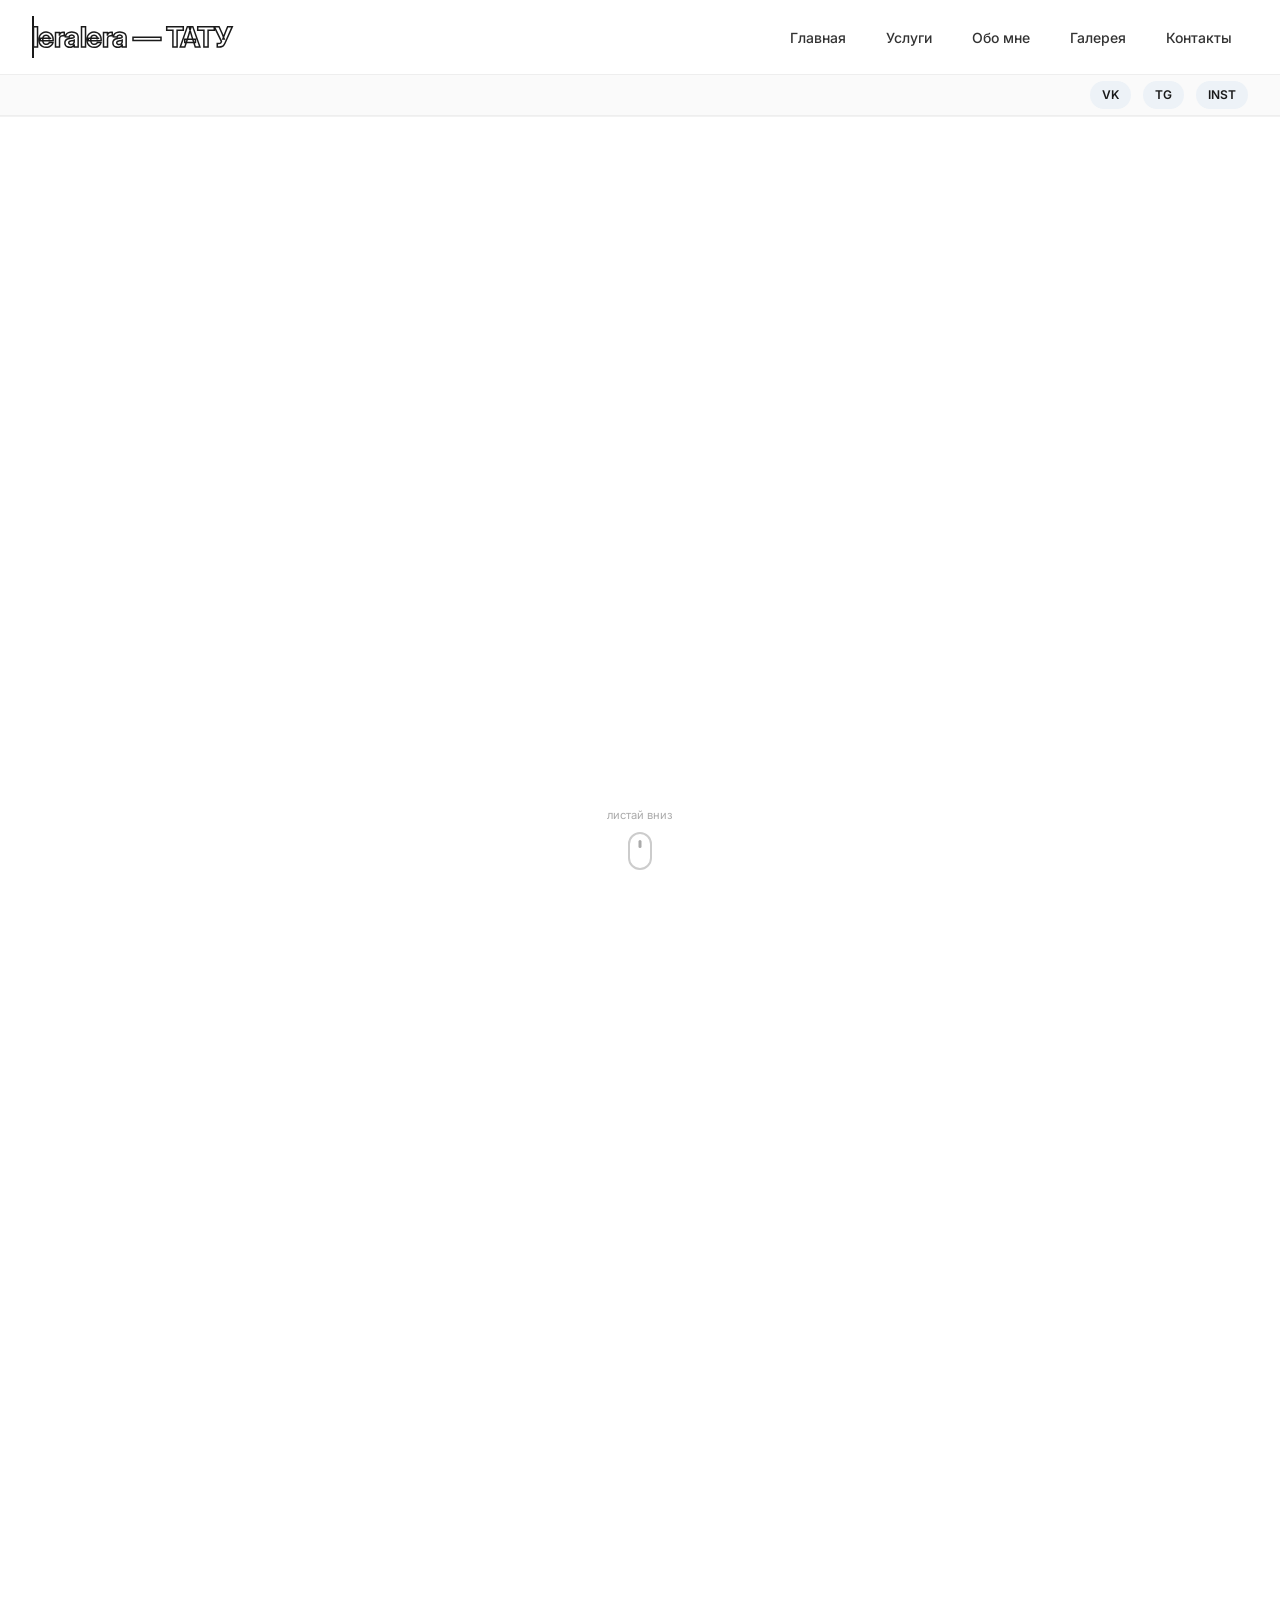
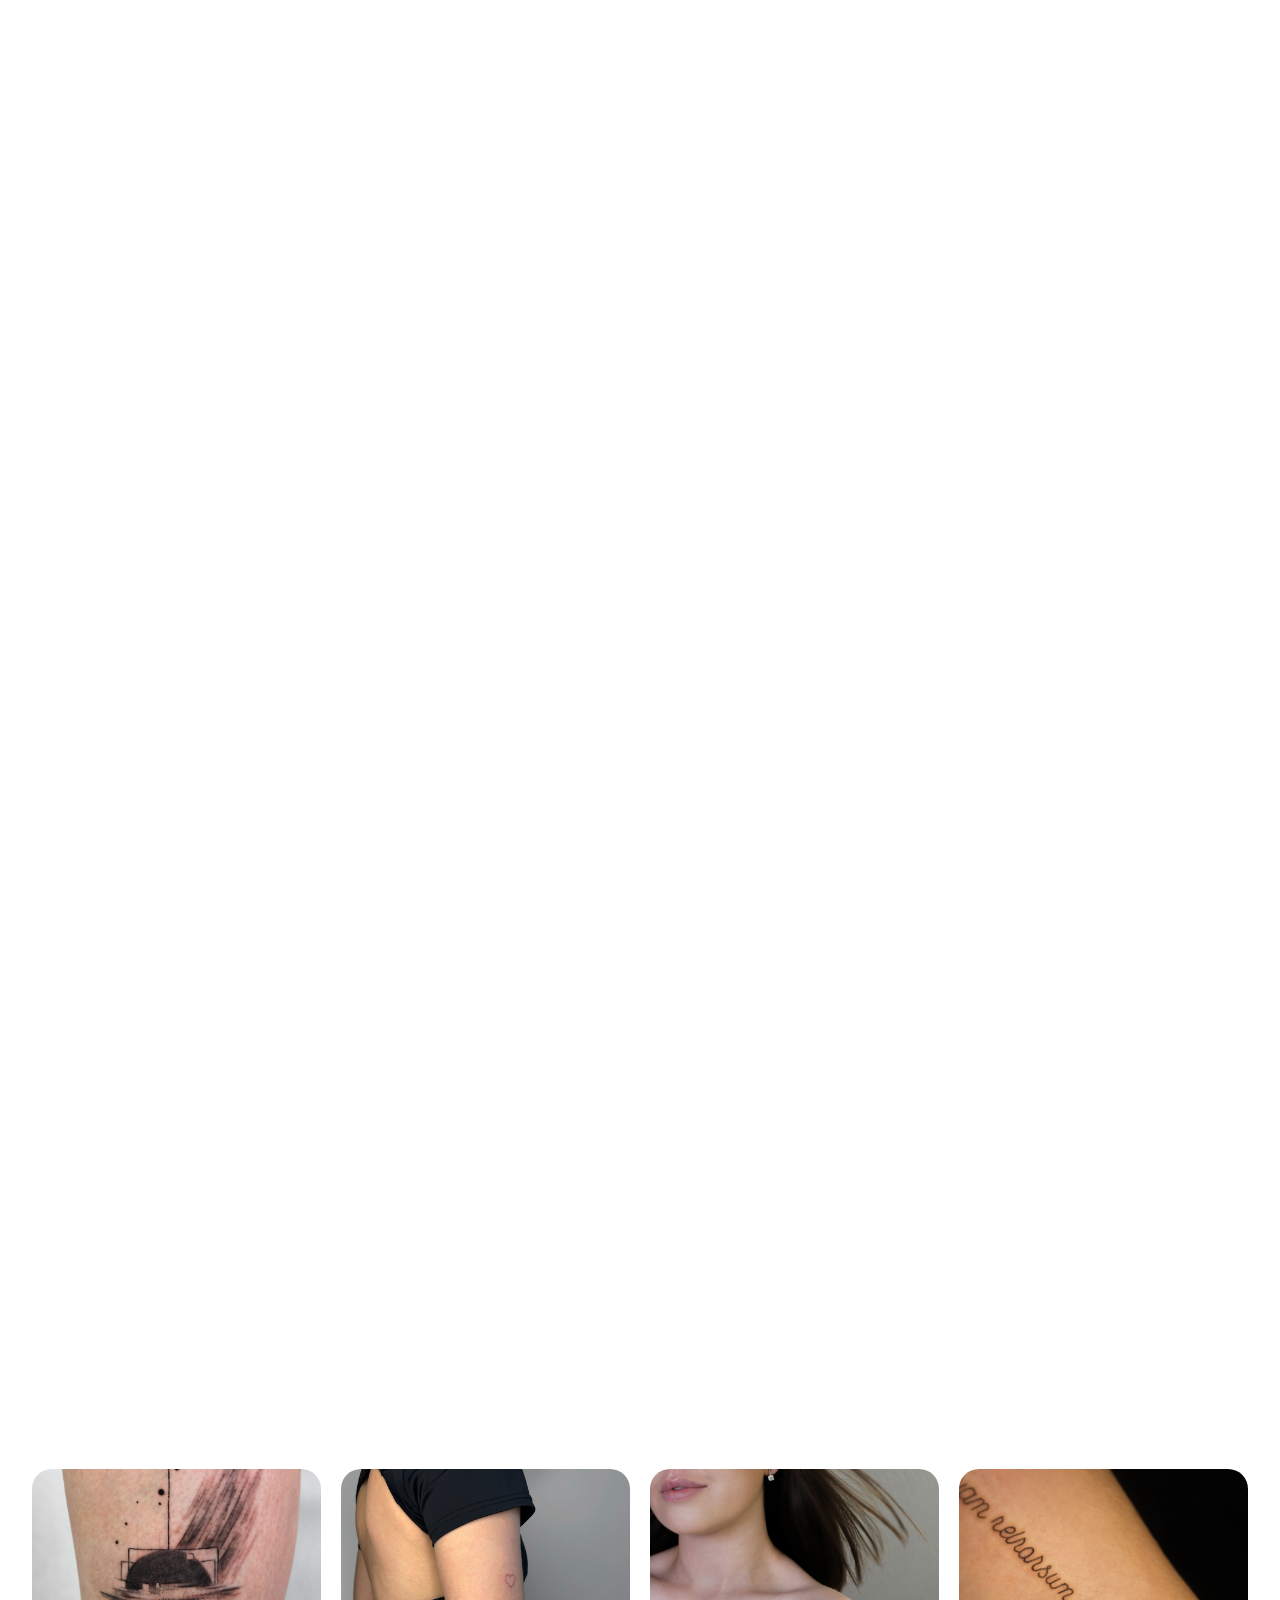
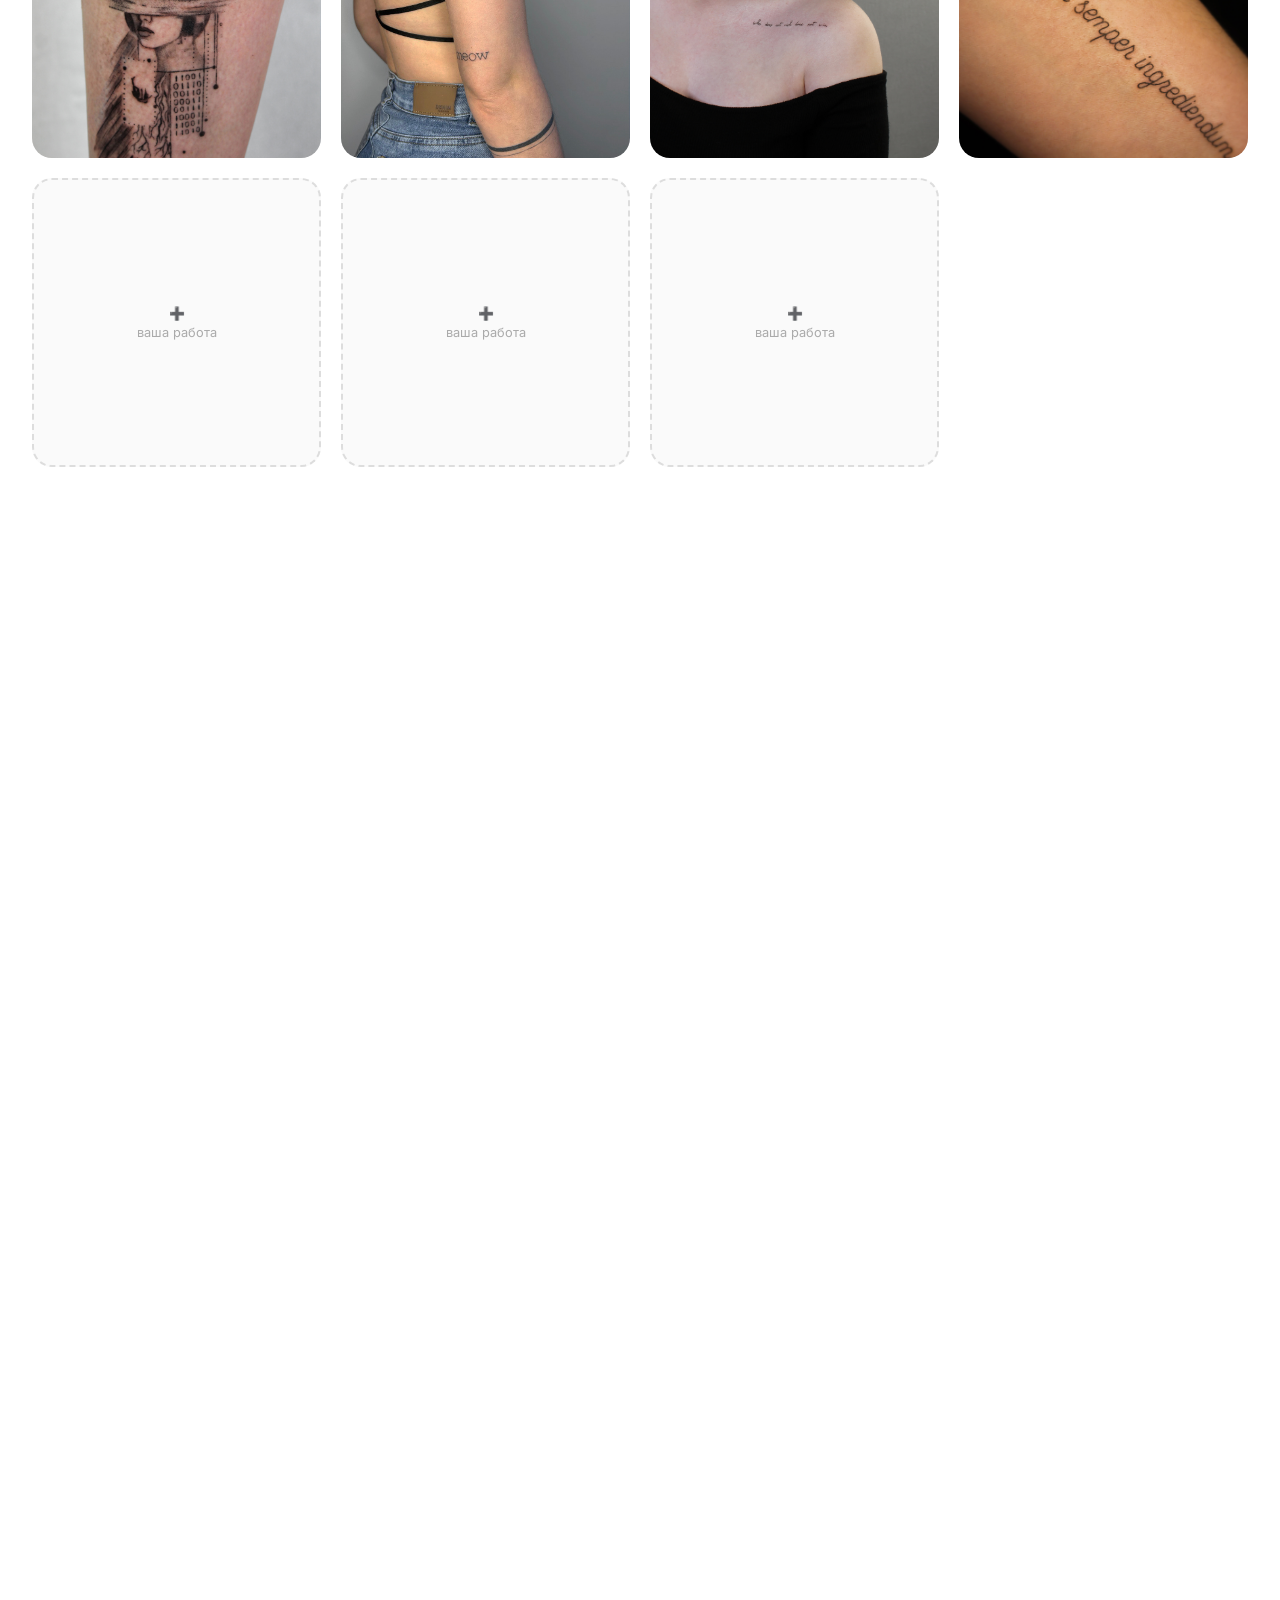
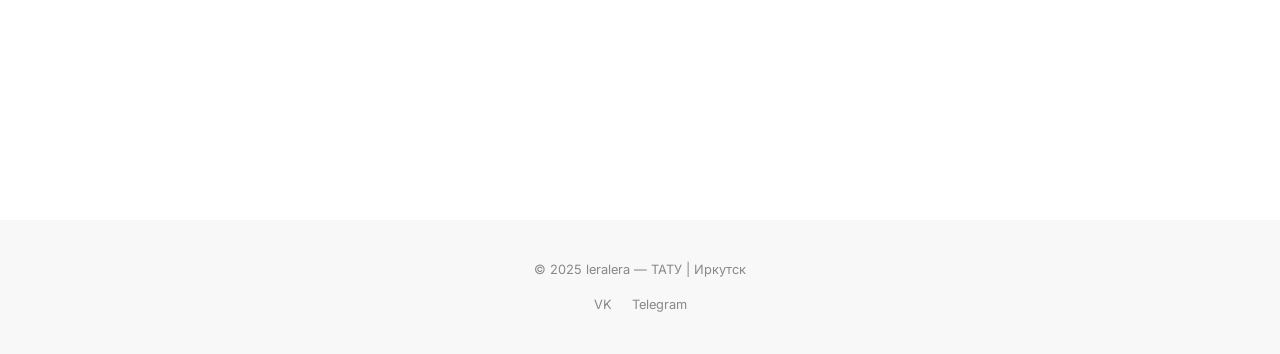
==== index.html @ 55dd8d23 "Update index.html" ====
<!DOCTYPE html>
<html lang="ru">
<head>
    <meta charset="UTF-8">
    <meta name="viewport" content="width=device-width, initial-scale=1.0, user-scalable=yes">
    <title>leralera — Тату-мастер Иркутск</title>
    <link rel="stylesheet" href="style.css">
    <script src="config.js"></script>
    <link href="https://fonts.googleapis.com/css2?family=Inter:opsz,wght@14..32,300;14..32,400;14..32,500;14..32,600;14..32,700;14..32,800&display=swap" rel="stylesheet">
</head>
<body>

    <header class="header">
        <div class="navbar">
            <div class="logo">leralera — ТАТУ</div>
            <ul class="nav-menu">
                <li><a href="#home" class="nav-link">Главная</a></li>
                <li><a href="#services" class="nav-link">Услуги</a></li>
                <li><a href="#about" class="nav-link">Обо мне</a></li>
                <li><a href="#gallery" class="nav-link">Галерея</a></li>
                <li><a href="#contact" class="nav-link">Контакты</a></li>
            </ul>
            <button class="mobile-menu-btn" aria-label="Меню">☰</button>
        </div>
        <div class="social-bar">
            <div class="social-icons">
                <a href="https://vk.com/leralera_tattoo" class="social-link vk" target="_blank">VK</a>
                <a href="https://t.me/tattoo_leralera" class="social-link tg" target="_blank">TG</a>
                <a href="https://www.instagram.com/leralera_tattoo" class="social-link ig" target="_blank">INST</a>
            </div>
        </div>
    </header>

    <!-- HERO СЕКЦИЯ -->
    <section id="home" class="section hero-section">
        <div class="container">
            <div class="hero-content">
                <div class="hero-text fade-up">
                    <div class="hero-badge">✨ тату-мастер Иркутск</div>
                    <h1>Я — ТВОЙ <span class="accent">ТАТУ-МАСТЕР</span></h1>
                    <p class="hero-name">Меня зовут Лера</p>
                    <p>Добро пожаловать в мою тату-мастерскую ♡</p>
                    <p class="hero-sub">Делаю классные татуировки в Иркутске с 2021 года.<br>Аккуратно работаю с кожей, на моих сеансах тебе будет комфортно ;)</p>
                    <div class="hero-buttons">
                        <a href="#contact" class="btn-primary">✨ Записаться</a>
                        <a href="#gallery" class="btn-secondary">📸 Смотреть работы</a>
                    </div>
                </div>
                <div class="hero-visual fade-up delay-1">
                    <div class="hero-image-wrapper">
                        <img src="images/about_me2.jpg" alt="Тату-мастер Лера">
                        <div class="hero-badge-floating">♥ 5+ лет опыта</div>
                    </div>
                </div>
            </div>
        </div>
        <div class="hero-scroll-hint">
            <span>листай вниз</span>
            <div class="scroll-mouse"></div>
        </div>
    </section>

    <!-- УСЛУГИ -->
    <section id="services" class="section services-section">
        <div class="container">
            <div class="section-header fade-up">
                <span class="section-tag">🌟 что я предлагаю</span>
                <h2>Мои услуги</h2>
                <p class="section-subtitle">всё для твоего комфорта и крутого результата</p>
            </div>
            <div class="services-grid">
                <!-- УСЛУГА 1: Консультация -->
                <div class="service-card fade-up delay-1" data-service="Бесплатная консультация">
                    <div class="service-icon">💬</div>
                    <h3>Бесплатная консультация</h3>
                    <p>Обсудим идею, размер, место. Помогу с выбором эскиза. Можем немного порисовать на коже ✨</p>
                    <ul class="service-features">
                        <li>🎯 Анализ идеи и пожеланий</li>
                        <li>📏 Определение размера и места</li>
                        <li>🎨 Примерка на коже маркером</li>
                        <li>⏱ Длительность: 30-60 минут</li>
                    </ul>
                    <div class="service-btn">→ Записаться на консультацию</div>
                </div>
                
                <!-- УСЛУГА 2: Разработка эскиза -->
                <div class="service-card fade-up delay-2" data-service="Разработка эскиза">
                    <div class="service-icon">🎨</div>
                    <h3>Разработка эскиза</h3>
                    <p>Создаю уникальный дизайн под ваш запрос. Держу в курсе на всех этапах работы.</p>
                    <ul class="service-features">
                        <li>✏️ Уникальный дизайн с нуля</li>
                        <li>🔄 До 2 бесплатных правок</li>
                        <li>📩 Утверждение эскиза онлайн</li>
                        <li>⏱ Срок: от 1 до 5 дней</li>
                    </ul>
                    <div class="service-btn">→ Заказать эскиз</div>
                </div>
                
                <!-- УСЛУГА 3: Нанесение тату -->
                <div class="service-card fade-up delay-3" data-service="Нанесение тату">
                    <div class="service-icon">⚡</div>
                    <h3>Нанесение тату</h3>
                    <p>Сеанс в уютном кабинете в центре Иркутска. Работаю качественно и аккуратно.</p>
                    <ul class="service-features">
                        <li>🛡️ Полная стерильность и безопасность</li>
                        <li>💉 Качественные материалы и пигменты</li>
                        <li>🎯 Индивидуальный подбор анестезии</li>
                        <li>📋 Рекомендации по заживлению</li>
                    </ul>
                    <div class="service-btn">→ Записаться на сеанс</div>
                </div>
            </div>
        </div>
    </section>

    <!-- ОБО МНЕ -->
    <section id="about" class="section about-section">
        <div class="container">
            <div class="about-inner">
                <div class="about-text fade-up">
                    <span class="section-tag">💫 обо мне</span>
                    <h2>Привет, я Лера</h2>
                    <p class="lead">Делаю классные татуировки в Иркутске с 2021 года. Я аккуратно работаю с кожей, на моих сеансах тебе будет комфортно ;)</p>
                    
                    <div class="about-feature">
                        <div class="about-icon">🎯</div>
                        <div>
                            <h3>Почему именно я?</h3>
                            <ul class="about-list">
                                <li>Бесплатные консультация и разработка эскиза</li>
                                <li>Тревожность по поводу своей первой татуировки? Уже не первая тату, но всё равно есть сомнения? — приходи, обсудим</li>
                                <li>Хочешь сделать интересную татуировку, но пока нет эскиза? — я помогу</li>
                            </ul>
                        </div>
                    </div>
                    
                    <div class="about-feature">
                        <div class="about-icon">🛡️</div>
                        <div>
                            <h3>Безопасность и комфорт</h3>
                            <p>Мне доверяют, потому что я ответственно отношусь к своему здоровью и здоровью своих гостей. Работаю только с качественными материалами, использую одноразовые расходники и соблюдаю нормы обработки рабочего места до и после каждого сеанса.</p>
                        </div>
                    </div>
                    
                    <div class="about-feature">
                        <div class="about-icon">📍</div>
                        <div>
                            <h3>Уютный кабинет</h3>
                            <p>Мой уютный кабинет находится в центре города. Удобное кресло, приятная музыка — со мной легко и спокойно ;)</p>
                        </div>
                    </div>
                    
                    <div class="about-feature">
                        <div class="about-icon">🎁</div>
                        <div>
                            <h3>Маленький подарок после сеанса</h3>
                            <p>После нашего сеанса я вручу тебе небольшой презент в честь знакомства! Подсказка: он будет зависеть от способа заживления татуировки, который ты выберешь.</p>
                        </div>
                    </div>
                </div>
                <div class="about-image fade-up delay-1">
                    <div class="about-img-wrapper">
                        <img src="images/about_me.jpg" alt="Лера — тату-мастер">
                        <div class="about-sticker">♥ с любовью к делу</div>
                    </div>
                </div>
            </div>
        </div>
    </section>

    <!-- ГАЛЕРЕЯ РАБОТ -->
    <section id="gallery" class="section gallery-section">
        <div class="container">
            <div class="section-header fade-up">
                <span class="section-tag">📷 портфолио</span>
                <h2>Мои работы</h2>
                <p class="section-subtitle">каждая татуировка — уникальная история</p>
            </div>
            <div class="gallery-filter fade-up">
                <button class="filter-btn active" data-filter="all">Все работы</button>
                <button class="filter-btn" data-filter="black">Чёрно-белые</button>
                <button class="filter-btn" data-filter="text">Тату-надписи</button>
            </div>
            <div class="gallery-grid" id="galleryGrid">
                <!-- ФОТО 1 -->
                <div class="gallery-item" data-category="black">
                    <img src="images/050__210927969_457240190.jpg" alt="концептуальный эскиз">
                    <div class="gallery-overlay">
                        <div class="gallery-caption">концептуальный эскиз</div>
                        <div class="gallery-icon">🔍</div>
                    </div>
                </div>
                <!-- ФОТО 2 -->
                <div class="gallery-item" data-category="text">
                    <img src="images/043__210927969_457239778.jpg" alt="meow / DENIM / JEANS">
                    <div class="gallery-overlay">
                        <div class="gallery-caption">meow / DENIM / JEANS</div>
                        <div class="gallery-icon">🔍</div>
                    </div>
                </div>
                <!-- ФОТО 3 -->
                <div class="gallery-item" data-category="text">
                    <img src="images/034__210927969_457240191.jpg" alt="who does not risk does not win">
                    <div class="gallery-overlay">
                        <div class="gallery-caption">who does not risk does not win</div>
                        <div class="gallery-icon">🔍</div>
                    </div>
                </div>
                <!-- ФОТО 4 -->
                <div class="gallery-item" data-category="text">
                    <img src="images/009__210927969_457240845.jpg" alt="on neunsum semper inpendium">
                    <div class="gallery-overlay">
                        <div class="gallery-caption">on neunsum semper inpendium</div>
                        <div class="gallery-icon">🔍</div>
                    </div>
                </div>
                <!-- заглушки -->
                <div class="gallery-item placeholder-item" data-category="all">
                    <div class="placeholder-content">➕<br>ваша работа</div>
                </div>
                <div class="gallery-item placeholder-item" data-category="all">
                    <div class="placeholder-content">➕<br>ваша работа</div>
                </div>
                <div class="gallery-item placeholder-item" data-category="all">
                    <div class="placeholder-content">➕<br>ваша работа</div>
                </div>
            </div>
        </div>
    </section>

    <!-- ОТЗЫВЫ -->
    <section id="reviews" class="section reviews-section">
        <div class="container">
            <div class="section-header fade-up">
                <span class="section-tag">💬 отзывы</span>
                <h2>Что говорят клиенты</h2>
                <p class="section-subtitle">спасибо каждому за доверие ♡</p>
            </div>
            <div class="reviews-grid">
                <div class="review-card fade-up">
                    <div class="review-text">"Лера — настоящий профессионал! Сделала тату мечты, всё прошло комфортно и безболезненно. Обязательно вернусь ещё!"</div>
                    <div class="review-author">— Анна</div>
                    <div class="review-stars">★★★★★</div>
                </div>
                <div class="review-card fade-up delay-1">
                    <div class="review-text">"Очень трепетно подошла к моему эскизу, учла все пожелания. Тату получилась идеальной. Спасибо большое!"</div>
                    <div class="review-author">— Дмитрий</div>
                    <div class="review-stars">★★★★★</div>
                </div>
                <div class="review-card fade-up delay-2">
                    <div class="review-text">"Отличная атмосфера, Лера очень приятный человек. Тату зажило быстро, выглядит потрясающе. Рекомендую!"</div>
                    <div class="review-author">— Екатерина</div>
                    <div class="review-stars">★★★★★</div>
                </div>
            </div>
        </div>
    </section>

    <!-- КОНТАКТЫ И ФОРМА -->
    <section id="contact" class="section contact-section">
        <div class="container">
            <div class="contact-wrapper fade-up">
                <div class="contact-info">
                    <span class="section-tag">📞 связь</span>
                    <h2>Хочешь тату?</h2>
                    <p>Ответь на несколько вопросов, и я свяжусь с тобой для более детального обсуждения ♡</p>
                    <div class="contact-details">
                        <div class="contact-item">📍 улица Байкальская, 188/1, Иркутск</div>
                        <div class="contact-item">📱 <a href="https://t.me/tattoo_leralera" target="_blank">Telegram</a> | <a href="https://vk.com/leralera_tattoo" target="_blank">VK</a></div>
                        <div class="contact-item">⏰ Работаю по предварительной записи</div>
                    </div>
                    <div class="contact-small">✨ отвечаю обычно в течение часа</div>
                </div>
                <form class="contact-form" id="tattooForm">
                    <input type="text" placeholder="Ваше имя" required>
                    <input type="tel" placeholder="Номер телефона или Telegram" required>
                    <select required>
                        <option value="">Какая у вас идея?</option>
                        <option>Есть готовый эскиз</option>
                        <option>Нужна разработка эскиза</option>
                        <option>Пока не уверен(а), хочу консультацию</option>
                    </select>
                    <select required>
                        <option value="">Выберите желаемое место тату</option>
                        <option>Рука (плечо/предплечье)</option>
                        <option>Нога (бедро/голень)</option>
                        <option>Спина/грудь</option>
                        <option>Другое место</option>
                    </select>
                    <button type="submit" class="btn-primary">📩 Отправить заявку</button>
                </form>
            </div>
        </div>
    </section>

    <footer class="footer">
        <div class="container">
            <p>© 2025 leralera — ТАТУ | Иркутск</p>
            <div class="footer-social">
                <a href="https://vk.com/leralera_tattoo" target="_blank">VK</a>
                <a href="https://t.me/tattoo_leralera" target="_blank">Telegram</a>
            </div>
        </div>
    </footer>

    <script>
        // ========== LIGHTBOX (УВЕЛИЧЕННОЕ ФОТО) ==========
        (function() {
            // Находим все фото в галерее
            const images = document.querySelectorAll('.gallery-item img');
            console.log('Lightbox: найдено фото для клика:', images.length);
            
            // Добавляем обработчик на каждое фото
            for (let i = 0; i < images.length; i++) {
                const img = images[i];
                img.style.cursor = 'pointer';
                
                img.addEventListener('click', function(e) {
                    e.preventDefault();
                    e.stopPropagation();
                    
                    const src = this.src;
                    const parent = this.closest('.gallery-item');
                    const captionEl = parent?.querySelector('.gallery-caption');
                    const caption = captionEl ? captionEl.textContent : '';
                    
                    console.log('Lightbox: открываю фото', src);
                    
                    // Создаём overlay
                    const overlay = document.createElement('div');
                    overlay.style.cssText = `
                        position: fixed; top: 0; left: 0; width: 100%; height: 100%;
                        background: rgba(0,0,0,0.95); z-index: 10000;
                        display: flex; align-items: center; justify-content: center;
                        cursor: pointer;
                    `;
                    
                    // Большое фото
                    const bigImg = document.createElement('img');
                    bigImg.src = src;
                    bigImg.style.cssText = `
                        max-width: 90%; max-height: 90%; object-fit: contain;
                        border-radius: 8px; box-shadow: 0 0 30px black;
                    `;
                    
                    // Крестик закрытия
                    const closeBtn = document.createElement('div');
                    closeBtn.innerHTML = '✕';
                    closeBtn.style.cssText = `
                        position: absolute; top: 20px; right: 30px;
                        font-size: 40px; color: white; cursor: pointer;
                        font-family: monospace; z-index: 10001;
                    `;
                    
                    // Подпись
                    const captionDiv = document.createElement('div');
                    captionDiv.textContent = caption;
                    captionDiv.style.cssText = `
                        position: absolute; bottom: 30px; left: 50%; transform: translateX(-50%);
                        color: white; background: rgba(0,0,0,0.6); padding: 8px 20px;
                        border-radius: 30px; font-size: 14px; text-align: center;
                    `;
                    
                    overlay.appendChild(bigImg);
                    overlay.appendChild(closeBtn);
                    if (caption) overlay.appendChild(captionDiv);
                    document.body.appendChild(overlay);
                    
                    // Закрытие
                    const closeOverlay = () => {
                        if (document.body.contains(overlay)) {
                            document.body.removeChild(overlay);
                        }
                        document.removeEventListener('keydown', escHandler);
                    };
                    
                    const escHandler = (e) => {
                        if (e.key === 'Escape') closeOverlay();
                    };
                    
                    overlay.addEventListener('click', closeOverlay);
                    closeBtn.addEventListener('click', closeOverlay);
                    document.addEventListener('keydown', escHandler);
                });
            }
        })();

        // ========== АНИМАЦИЯ ПРИ СКРОЛЛЕ ==========
        const fadeElements = document.querySelectorAll('.fade-up');
        const observer = new IntersectionObserver((entries) => {
            entries.forEach(entry => {
                if (entry.isIntersecting) {
                    entry.target.classList.add('visible');
                }
            });
        }, { threshold: 0.1, rootMargin: '0px 0px -50px 0px' });
        fadeElements.forEach(el => observer.observe(el));

        // ========== МОБИЛЬНОЕ МЕНЮ ==========
        const mobileBtn = document.querySelector('.mobile-menu-btn');
        const navMenu = document.querySelector('.nav-menu');
        if (mobileBtn) {
            mobileBtn.addEventListener('click', () => {
                navMenu.classList.toggle('open');
                mobileBtn.textContent = navMenu.classList.contains('open') ? '✕' : '☰';
            });
        }

        // ========== ФИЛЬТР ГАЛЕРЕИ ==========
        const filterBtns = document.querySelectorAll('.filter-btn');
        const galleryItems = document.querySelectorAll('.gallery-item');
        filterBtns.forEach(btn => {
            btn.addEventListener('click', () => {
                filterBtns.forEach(b => b.classList.remove('active'));
                btn.classList.add('active');
                const filter = btn.getAttribute('data-filter');
                galleryItems.forEach(item => {
                    if (filter === 'all' || item.getAttribute('data-category') === filter) {
                        item.style.display = 'flex';
                        setTimeout(() => { item.style.opacity = '1'; }, 10);
                    } else {
                        item.style.opacity = '0';
                        setTimeout(() => { item.style.display = 'none'; }, 200);
                    }
                });
            });
        });

        // ========== ФОРМА В TELEGRAM ==========
        const WORKER_URL = 'WORKER_URL';
        const BOT_TOKEN = 'BOT_TOKEN';
        const CHAT_ID = 'CHAT_ID';

        document.getElementById('tattooForm')?.addEventListener('submit', async function(e) {
            e.preventDefault();
            const submitBtn = this.querySelector('button[type="submit"]');
            const originalText = submitBtn.textContent;
            submitBtn.textContent = '⏳ Отправляю...';
            submitBtn.disabled = true;

            const name = document.querySelector('input[placeholder="Ваше имя"]').value;
            const phone = document.querySelector('input[placeholder="Номер телефона или Telegram"]').value;
            const idea = document.querySelector('select:first-of-type').value;
            const place = document.querySelector('select:last-of-type').value;

            const message = `🖤 **НОВАЯ ЗАЯВКА НА ТАТУ** 🖤\n\n👤 **Имя:** ${name}\n📱 **Контакты:** ${phone}\n💡 **Идея:** ${idea}\n📍 **Место:** ${place}\n\n📅 Отправлено с сайта leralera.tattoo`;

            try {
                const response = await fetch(`${WORKER_URL}/bot${BOT_TOKEN}/sendMessage`, {
                    method: 'POST',
                    headers: { 'Content-Type': 'application/json' },
                    body: JSON.stringify({
                        chat_id: CHAT_ID,
                        text: message,
                        parse_mode: 'Markdown'
                    })
                });
                const data = await response.json();
                if (data.ok) {
                    alert('✅ Спасибо! Я свяжусь с вами в ближайшее время ♡');
                    this.reset();
                } else {
                    alert('❌ Ошибка: ' + (data.description || 'Попробуйте ещё раз'));
                }
            } catch (error) {
                console.error('Ошибка:', error);
                alert('❌ Ошибка отправки. Напишите мне напрямую в Telegram: @tattoo_leralera');
            } finally {
                submitBtn.textContent = originalText;
                submitBtn.disabled = false;
            }
        });

        // ========== АКТИВНАЯ ССЫЛКА В МЕНЮ ==========
        const sections = document.querySelectorAll('.section');
        const navLinks = document.querySelectorAll('.nav-link');
        window.addEventListener('scroll', () => {
            let current = '';
            sections.forEach(section => {
                const sectionTop = section.offsetTop - 150;
                if (scrollY >= sectionTop) {
                    current = section.getAttribute('id');
                }
            });
            navLinks.forEach(link => {
                link.classList.remove('active');
                if (link.getAttribute('href') === `#${current}`) {
                    link.classList.add('active');
                }
            });
        });
                // ========== МОДАЛЬНОЕ ОКНО ДЛЯ ЗАЯВКИ ПО УСЛУГАМ ==========
        
        // Создаём модальное окно (если его нет)
        if (!document.querySelector('.modal-overlay')) {
            const modalHTML = `
                <div class="modal-overlay">
                    <div class="modal-window">
                        <div class="modal-close">✕</div>
                        <div class="modal-header">
                            <h3 id="modalServiceTitle">Запись на услугу</h3>
                            <p>Заполните форму, и я свяжусь с вами</p>
                        </div>
                        <div class="modal-body">
                            <form class="contact-form" id="modalForm">
                                <input type="text" id="modalName" placeholder="Ваше имя" required>
                                <input type="tel" id="modalPhone" placeholder="Номер телефона или Telegram" required>
                                <select id="modalIdea" required>
                                    <option value="">Какая у вас идея?</option>
                                    <option>Есть готовый эскиз</option>
                                    <option>Нужна разработка эскиза</option>
                                    <option>Пока не уверен(а), хочу консультацию</option>
                                </select>
                                <select id="modalPlace" required>
                                    <option value="">Выберите желаемое место тату</option>
                                    <option>Рука (плечо/предплечье)</option>
                                    <option>Нога (бедро/голень)</option>
                                    <option>Спина/грудь</option>
                                    <option>Другое место</option>
                                </select>
                                <button type="submit" class="btn-primary">📩 Отправить заявку</button>
                            </form>
                        </div>
                        <div class="modal-footer">
                            ✨ отвечаю обычно в течение часа
                        </div>
                    </div>
                </div>
            `;
            document.body.insertAdjacentHTML('beforeend', modalHTML);
        }
        
        const modalOverlay = document.querySelector('.modal-overlay');
        const modalClose = document.querySelector('.modal-close');
        const modalServiceTitle = document.getElementById('modalServiceTitle');
        
        // Открытие модального окна при клике на кнопку услуги
        document.querySelectorAll('.service-card .service-btn').forEach(btn => {
            btn.addEventListener('click', (e) => {
                e.stopPropagation();
                const card = btn.closest('.service-card');
                const serviceName = card.getAttribute('data-service') || card.querySelector('h3')?.textContent || 'Услуга';
                modalServiceTitle.textContent = `Запись: ${serviceName}`;
                modalOverlay.classList.add('active');
            });
        });
        
        // Закрытие модального окна
        const closeModal = () => {
            modalOverlay.classList.remove('active');
        };
        
        modalClose?.addEventListener('click', closeModal);
        modalOverlay?.addEventListener('click', (e) => {
            if (e.target === modalOverlay) closeModal();
        });
        
        document.addEventListener('keydown', (e) => {
            if (e.key === 'Escape' && modalOverlay?.classList.contains('active')) {
                closeModal();
            }
        });
        
        // Обработка отправки формы из модального окна
        document.getElementById('modalForm')?.addEventListener('submit', async function(e) {
            e.preventDefault();
            
            const submitBtn = this.querySelector('button[type="submit"]');
            const originalText = submitBtn.textContent;
            submitBtn.textContent = '⏳ Отправляю...';
            submitBtn.disabled = true;
            
            const name = document.getElementById('modalName').value;
            const phone = document.getElementById('modalPhone').value;
            const idea = document.getElementById('modalIdea').value;
            const place = document.getElementById('modalPlace').value;
            const service = modalServiceTitle.textContent.replace('Запись: ', '');
            
            const message = `🖤 **НОВАЯ ЗАЯВКА НА ТАТУ** 🖤\n\n📋 **Услуга:** ${service}\n👤 **Имя:** ${name}\n📱 **Контакты:** ${phone}\n💡 **Идея:** ${idea}\n📍 **Место:** ${place}\n\n📅 Отправлено с сайта leralera.tattoo`;
            
            const WORKER_URL = 'https://telegram-proxy.shaidaviktor61.workers.dev';
            const BOT_TOKEN = '8998613925:AAGhh90YZqp_HX0FuDJXfwOJRBQ9KSjTeTw';
            const CHAT_ID = '340502499';
            
            try {
                const response = await fetch(`${WORKER_URL}/bot${BOT_TOKEN}/sendMessage`, {
                    method: 'POST',
                    headers: { 'Content-Type': 'application/json' },
                    body: JSON.stringify({
                        chat_id: CHAT_ID,
                        text: message,
                        parse_mode: 'Markdown'
                    })
                });
                const data = await response.json();
                if (data.ok) {
                    alert('✅ Спасибо! Я свяжусь с вами в ближайшее время ♡');
                    closeModal();
                    this.reset();
                } else {
                    alert('❌ Ошибка: ' + (data.description || 'Попробуйте ещё раз'));
                }
            } catch (error) {
                console.error('Ошибка:', error);
                alert('❌ Ошибка отправки. Напишите мне напрямую в Telegram');
            } finally {
                submitBtn.textContent = originalText;
                submitBtn.disabled = false;
            }
        });
        // Анимация логотипа на мобильных по клику
const logo = document.querySelector('.logo');
if (logo) {
    logo.addEventListener('click', function() {
        this.classList.add('animate');
        setTimeout(() => {
            this.classList.remove('animate');
        }, 600);
    });
}
        // ========== ЛОГОТИП: КЛИК НА ТЕЛЕФОНЕ ==========
const logo = document.querySelector('.logo');
const isMobile = window.innerWidth <= 768;

if (logo && isMobile) {
    logo.addEventListener('click', function(e) {
        e.preventDefault();
        // Переключаем класс filled
        this.classList.toggle('filled');
    });
}

// При изменении размера окна (например, поворот телефона)
window.addEventListener('resize', function() {
    const nowMobile = window.innerWidth <= 768;
    if (logo && nowMobile) {
        // На мобильном: вешаем обработчик, если ещё не висит
        if (!logo.hasClickListener) {
            logo.addEventListener('click', function(e) {
                e.preventDefault();
                this.classList.toggle('filled');
            });
            logo.hasClickListener = true;
        }
    }
});
    </script>
</body>
</html>
---- style.css ----
/* ============================================ */
/* ЖИВОЙ ДИЗАЙН — leralera ТАТУ                  */
/* ============================================ */

* {
    margin: 0;
    padding: 0;
    box-sizing: border-box;
}
img {
    max-width: 100%;
    height: auto;
}

.container {
    max-width: 1280px;
    width: 100%;
}
body {
    font-family: 'Inter', -apple-system, BlinkMacSystemFont, sans-serif;
    background: #ffffff;
    color: #1a1a1a;
    line-height: 1.5;
    overflow-x: hidden;
}

html {
    scroll-behavior: smooth;
}

.section {
    scroll-margin-top: 120px;
    padding: 100px 0;
}

.container {
    max-width: 1280px;
    margin: 0 auto;
    padding: 0 2rem;
}

/* ========== АНИМАЦИИ ========== */
.fade-up {
    opacity: 0;
    transform: translateY(40px);
    transition: opacity 0.8s ease, transform 0.8s ease;
}
.fade-up.visible {
    opacity: 1;
    transform: translateY(0);
}
.delay-1 { transition-delay: 0.1s; }
.delay-2 { transition-delay: 0.2s; }
.delay-3 { transition-delay: 0.3s; }

/* ========== ТИПОГРАФИКА ========== */
.section-tag {
    display: inline-block;
    font-size: 0.75rem;
    text-transform: uppercase;
    letter-spacing: 3px;
    color: #a0a0a0;
    margin-bottom: 1rem;
}

.section-header {
    text-align: center;
    margin-bottom: 3rem;
}
.section-header h2 {
    font-size: 2.5rem;
    font-weight: 700;
    letter-spacing: -0.02em;
    margin-bottom: 0.5rem;
}
.section-subtitle {
    color: #777;
    font-size: 1rem;
}
.accent {
    background: linear-gradient(135deg, #1a1a1a, #444);
    background-clip: text;
    -webkit-background-clip: text;
    color: transparent;
    border-bottom: 3px solid #1a1a1a;
}

/* ========== ШАПКА ========== */
.header {
    position: fixed;
    top: 0;
    left: 0;
    right: 0;
    background: rgba(255, 255, 255, 0.96);
    backdrop-filter: blur(12px);
    z-index: 1000;
    border-bottom: 1px solid rgba(0,0,0,0.05);
}

.navbar {
    max-width: 1280px;
    margin: 0 auto;
    padding: 1rem 2rem;
    display: flex;
    justify-content: space-between;
    align-items: center;
}

/*.logo {
    font-size: 1.5rem;
    font-weight: 700;
    letter-spacing: -0.02em;
    background: linear-gradient(135deg, #1a1a1a, #555);
    background-clip: text;
    -webkit-background-clip: text;
    color: transparent;
    position: relative;
    cursor: pointer;
}
/* ========== СТИЛЬ ДЛЯ ЛОГОТИПА С АНИМАЦИЕЙ ========== */
.logo {
    font-family: 'Inter', sans-serif;
    font-size: 28px;
    font-weight: 700;
    letter-spacing: -0.02em;
    -webkit-text-stroke: 1.5px #1a1a1a;  /* Обводка */
    color: transparent;                   /* Прозрачный текст */
    position: relative;
    cursor: pointer;
    display: inline-block;                /* <<< ЭТО КЛЮЧЕВАЯ СТРОЧКА! */
}

/* Анимированный слой (при наведении) */
.logo::before {
    content: "leralera — ТАТУ";
    position: absolute;
    top: 0;
    left: 0;
    width: 0%;
    height: 100%;
    color: #1a1a1a;                      /* Цвет заливки */
    border-right: 2px solid #1a1a1a;     /* Граница */
    overflow: hidden;
    white-space: nowrap;
    transition: width 0.6s cubic-bezier(0.77, 0, 0.18, 1);
}

/* При наведении — текст заливается */
.logo:hover::before {
    width: 100%;
}

.nav-menu {
    display: flex;
    gap: 0.5rem;
    list-style: none;
}
.nav-link {
    text-decoration: none;
    color: #333;
    padding: 0.5rem 1rem;
    font-size: 0.875rem;
    font-weight: 500;
    transition: all 0.2s ease;
    position: relative;
}
.nav-link::after {
    content: '';
    position: absolute;
    bottom: 0;
    left: 1rem;
    right: 1rem;
    height: 2px;
    background: #1a1a1a;
    transform: scaleX(0);
    transition: transform 0.2s ease;
}
.nav-link:hover::after,
.nav-link.active::after {
    transform: scaleX(1);
}

.mobile-menu-btn {
    display: none;
    background: none;
    border: none;
    font-size: 1.8rem;
    cursor: pointer;
}

/* ========== СОЦСЕТИ ========== */
.social-bar {
    background: #fafafa;
    border-top: 1px solid #eee;
    border-bottom: 1px solid #eee;
    padding: 6px 0;
}
.social-icons {
    max-width: 1280px;
    margin: 0 auto;
    padding: 0 2rem;
    display: flex;
    justify-content: flex-end;
    gap: 12px;
}
.social-link {
    text-decoration: none;
    font-size: 12px;
    font-weight: 600;
    padding: 5px 12px;
    border-radius: 30px;
    transition: all 0.2s ease;
}
.social-link.vk { background: #edf2f7; color: #1a1a1a; }
.social-link.vk:hover { background: #0077FF; color: white; transform: translateY(-2px); }
.social-link.tg { background: #edf2f7; color: #1a1a1a; }
.social-link.tg:hover { background: #26A5E4; color: white; transform: translateY(-2px); }
.social-link.ig { background: #edf2f7; color: #1a1a1a; }
.social-link.ig:hover { background: #E4405F; color: white; transform: translateY(-2px); }

/* ========== HERO ========== */
.hero-section {
    min-height: 100vh;
    display: flex;
    flex-direction: column;
    justify-content: center;
    padding-top: 120px;
    position: relative;
}
.hero-content {
    display: flex;
    gap: 60px;
    align-items: center;
}
.hero-text { flex: 1; }
.hero-badge {
    font-size: 0.7rem;
    text-transform: uppercase;
    letter-spacing: 4px;
    color: #aaa;
    margin-bottom: 1rem;
}
.hero-text h1 {
    font-size: clamp(2.2rem, 6vw, 4.5rem);
    font-weight: 800;
    letter-spacing: -0.03em;
    margin-bottom: 1rem;
    line-height: 1.1;
}
.hero-name {
    font-size: 1.2rem;
    color: #888;
    margin-bottom: 1rem;
}
.hero-sub {
    color: #555;
    margin: 1rem 0 2rem;
}
.hero-buttons {
    display: flex;
    gap: 1rem;
    flex-wrap: wrap;
}
.hero-visual { flex: 1; }
.hero-image-wrapper {
    position: relative;
    border-radius: 30px;
    overflow: hidden;
    background: linear-gradient(145deg, #f5f5f5, #fff);
    aspect-ratio: 1/1;
}
.hero-image-wrapper img {
    width: 100%;
    height: 100%;
    object-fit: cover;
    transition: transform 0.5s ease;
}
.hero-image-wrapper:hover img {
    transform: scale(1.02);
}
.hero-badge-floating {
    position: absolute;
    bottom: 20px;
    right: 20px;
    background: rgba(0,0,0,0.7);
    backdrop-filter: blur(8px);
    color: white;
    padding: 6px 14px;
    border-radius: 40px;
    font-size: 0.75rem;
}
.hero-scroll-hint {
    position: absolute;
    bottom: 30px;
    left: 50%;
    transform: translateX(-50%);
    text-align: center;
    font-size: 0.7rem;
    color: #aaa;
}
.scroll-mouse {
    width: 24px;
    height: 38px;
    border: 2px solid #ccc;
    border-radius: 20px;
    margin: 8px auto 0;
    position: relative;
}
.scroll-mouse::before {
    content: '';
    position: absolute;
    top: 6px;
    left: 50%;
    transform: translateX(-50%);
    width: 3px;
    height: 8px;
    background: #aaa;
    border-radius: 2px;
    animation: scrollAnim 1.5s infinite;
}
@keyframes scrollAnim {
    0% { opacity: 1; transform: translateX(-50%) translateY(0); }
    100% { opacity: 0; transform: translateX(-50%) translateY(15px); }
}

/* ========== КНОПКИ ========== */
.btn-primary {
    display: inline-block;
    background: #1a1a1a;
    color: white;
    padding: 12px 28px;
    border-radius: 40px;
    font-size: 0.875rem;
    font-weight: 600;
    text-decoration: none;
    transition: all 0.3s ease;
    border: none;
    cursor: pointer;
}
.btn-primary:hover {
    background: #333;
    transform: translateY(-2px);
    box-shadow: 0 8px 20px rgba(0,0,0,0.1);
}
.btn-secondary {
    display: inline-block;
    background: transparent;
    color: #1a1a1a;
    padding: 12px 28px;
    border-radius: 40px;
    font-size: 0.875rem;
    font-weight: 600;
    text-decoration: none;
    border: 1px solid #ddd;
    transition: all 0.3s ease;
}
.btn-secondary:hover {
    border-color: #1a1a1a;
    transform: translateY(-2px);
}

/* ========== УСЛУГИ ========== */
.services-grid {
    display: grid;
    grid-template-columns: repeat(3, 1fr);
    gap: 30px;
}
.service-card {
    padding: 40px 28px;
    background: white;
    border: 1px solid #eee;
    border-radius: 28px;
    transition: all 0.4s cubic-bezier(0.2, 0.9, 0.4, 1.1);
    position: relative;
    overflow: hidden;
}
.service-card::before {
    content: '';
    position: absolute;
    top: 0;
    left: 0;
    width: 100%;
    height: 4px;
    background: linear-gradient(90deg, #1a1a1a, #aaa);
    transform: scaleX(0);
    transition: transform 0.4s ease;
}
.service-card:hover {
    transform: translateY(-8px);
    border-color: #ddd;
    box-shadow: 0 25px 35px -15px rgba(0,0,0,0.1);
}
.service-card:hover::before {
    transform: scaleX(1);
}
.service-icon {
    font-size: 2.5rem;
    margin-bottom: 1.5rem;
}
.service-card h3 {
    font-size: 1.4rem;
    font-weight: 600;
    margin-bottom: 1rem;
}
.service-card p {
    color: #666;
    line-height: 1.6;
}
.service-hover {
    margin-top: 1.5rem;
    font-size: 0.8rem;
    color: #aaa;
    transition: color 0.2s ease;
}
.service-card:hover .service-hover {
    color: #1a1a1a;
}

/* ========== ОБО МНЕ ========== */
.about-inner {
    display: flex;
    gap: 60px;
    align-items: flex-start;
}
.about-text { flex: 1.5; }
.about-text .lead {
    font-size: 1.2rem;
    color: #444;
    margin-bottom: 2rem;
    line-height: 1.6;
}
.about-feature {
    display: flex;
    gap: 16px;
    margin-bottom: 2rem;
}
.about-icon {
    font-size: 1.8rem;
    min-width: 50px;
}
.about-feature h3 {
    font-size: 1.1rem;
    font-weight: 600;
    margin-bottom: 0.5rem;
}
.about-list {
    list-style: none;
    padding-left: 0;
}
.about-list li {
    margin-bottom: 0.5rem;
    padding-left: 1.2rem;
    position: relative;
}
.about-list li::before {
    content: '✦';
    position: absolute;
    left: 0;
    color: #1a1a1a;
}
.about-image { flex: 1; }
.about-img-wrapper {
    position: relative;
    border-radius: 28px;
    overflow: hidden;
    aspect-ratio: 1/1;
    background: #f5f5f5;
}
.about-img-wrapper img {
    width: 100%;
    height: 100%;
    object-fit: cover;
    transition: transform 0.5s ease;
}
.about-img-wrapper:hover img {
    transform: scale(1.02);
}
.about-sticker {
    position: absolute;
    bottom: 20px;
    left: 20px;
    background: rgba(0,0,0,0.7);
    backdrop-filter: blur(8px);
    color: white;
    padding: 6px 14px;
    border-radius: 40px;
    font-size: 0.7rem;
}

/* ========== ГАЛЕРЕЯ ========== */
.gallery-filter {
    display: flex;
    justify-content: center;
    gap: 12px;
    margin-bottom: 2rem;
    flex-wrap: wrap;
}
.filter-btn {
    background: none;
    border: none;
    padding: 8px 20px;
    font-family: inherit;
    font-size: 0.8rem;
    cursor: pointer;
    border-radius: 40px;
    transition: all 0.2s ease;
    color: #666;
}
.filter-btn.active,
.filter-btn:hover {
    background: #1a1a1a;
    color: white;
}
.gallery-grid {
    display: grid;
    grid-template-columns: repeat(4, 1fr);
    gap: 20px;
}
.gallery-item {
    position: relative;
    border-radius: 20px;
    overflow: hidden;
    aspect-ratio: 1/1;
    background: #f5f5f5;
    cursor: pointer;
    transition: all 0.3s ease;
}
.gallery-item img {
    width: 100%;
    height: 100%;
    object-fit: cover;
    transition: transform 0.5s ease;
}
.gallery-item:hover img {
    transform: scale(1.08);
}
.gallery-overlay {
    position: absolute;
    top: 0;
    left: 0;
    width: 100%;
    height: 100%;
    background: rgba(0,0,0,0.6);
    display: flex;
    flex-direction: column;
    justify-content: center;
    align-items: center;
    opacity: 0;
    transition: opacity 0.3s ease;
}
.gallery-item:hover .gallery-overlay {
    opacity: 1;
}
.gallery-caption {
    color: white;
    text-align: center;
    padding: 12px;
    font-size: 0.8rem;
}
.gallery-icon {
    font-size: 1.5rem;
    color: white;
}
.placeholder-item {
    display: flex;
    align-items: center;
    justify-content: center;
    border: 2px dashed #ddd;
    background: #fafafa;
}
.placeholder-content {
    text-align: center;
    color: #aaa;
    font-size: 0.8rem;
}

/* ========== ОТЗЫВЫ ========== */
.reviews-grid {
    display: grid;
    grid-template-columns: repeat(3, 1fr);
    gap: 30px;
}
.review-card {
    background: #f9f9f9;
    padding: 32px;
    border-radius: 28px;
    transition: all 0.3s ease;
}
.review-card:hover {
    transform: translateY(-5px);
    background: #fff;
    box-shadow: 0 15px 30px -10px rgba(0,0,0,0.08);
}
.review-text {
    font-style: italic;
    color: #444;
    line-height: 1.6;
    margin-bottom: 1.5rem;
}
.review-author {
    font-weight: 600;
    margin-bottom: 0.5rem;
}
.review-stars {
    color: #ffb800;
    font-size: 0.8rem;
}

/* ========== КОНТАКТЫ ========== */
.contact-wrapper {
    display: flex;
    gap: 60px;
    background: linear-gradient(135deg, #f8f9fa, #fff);
    border-radius: 40px;
    padding: 48px;
    box-shadow: 0 10px 30px -15px rgba(0,0,0,0.05);
}
.contact-info { flex: 1; }
.contact-info h2 {
    font-size: 2rem;
    margin-bottom: 1rem;
}
.contact-details {
    margin: 2rem 0;
}
.contact-item {
    margin-bottom: 1rem;
    font-size: 1rem;
}
.contact-item a {
    color: #1a1a1a;
    text-decoration: none;
    border-bottom: 1px solid #ddd;
}
.contact-small {
    font-size: 0.7rem;
    color: #aaa;
}
.contact-form {
    flex: 1;
    display: flex;
    flex-direction: column;
    gap: 16px;
}
.contact-form input,
.contact-form select {
    padding: 14px 18px;
    border: 1px solid #eee;
    border-radius: 20px;
    font-family: inherit;
    font-size: 0.9rem;
    transition: all 0.2s ease;
}
.contact-form input:focus,
.contact-form select:focus {
    outline: none;
    border-color: #1a1a1a;
    box-shadow: 0 0 0 3px rgba(0,0,0,0.05);
}

/* ========== ФУТЕР ========== */
.footer {
    background: #f8f8f8;
    text-align: center;
    padding: 40px 0;
    color: #888;
    font-size: 0.8rem;
}
.footer-social {
    margin-top: 1rem;
    display: flex;
    justify-content: center;
    gap: 20px;
}
.footer-social a {
    color: #888;
    text-decoration: none;
    transition: color 0.2s ease;
}
.footer-social a:hover {
    color: #1a1a1a;
}
/* ========== АДАПТИВ ========== */
@media (max-width: 1024px) {
    .gallery-grid { grid-template-columns: repeat(3, 1fr); }
    .reviews-grid { grid-template-columns: repeat(2, 1fr); }
}
@media (max-width: 768px) {
    .navbar { padding: 1rem; }
    .mobile-menu-btn { display: block; }
    .nav-menu {
        position: fixed;
        top: 90px;
        left: -100%;
        width: 80%;
        height: calc(100vh - 90px);
        background: white;
        flex-direction: column;
        padding: 2rem;
        transition: left 0.3s ease;
        box-shadow: 2px 0 10px rgba(0,0,0,0.05);
        z-index: 999;
    }
    .nav-menu.open { left: 0; }
    .hero-content { flex-direction: column; text-align: center; }
    .hero-buttons { justify-content: center; }
    .services-grid { grid-template-columns: 1fr; }
    .about-inner { flex-direction: column; }
    .contact-wrapper { flex-direction: column; padding: 32px; }
    .gallery-grid { grid-template-columns: repeat(2, 1fr); }
    .reviews-grid { grid-template-columns: 1fr; }
    .social-icons { justify-content: center; }
}
@media (max-width: 480px) {
    .gallery-grid { grid-template-columns: 1fr; }
    .section { padding: 60px 0; }
    .hero-section { padding-top: 140px; }
}

.lightbox {
    display: none;
    position: fixed;
    top: 0;
    left: 0;
    width: 100%;
    height: 100%;
    background: rgba(0, 0, 0, 0.95);
    z-index: 10000;
    cursor: pointer;
    align-items: center;
    justify-content: center;
}

.lightbox.active {
    display: flex;
}

.lightbox img {
    max-width: 90%;
    max-height: 90%;
    object-fit: contain;
    border-radius: 8px;
    box-shadow: 0 0 30px rgba(0, 0, 0, 0.5);
}

.lightbox-close {
    position: absolute;
    top: 20px;
    right: 30px;
    font-size: 40px;
    color: white;
    cursor: pointer;
    transition: 0.2s;
    z-index: 10001;
}

.lightbox-close:hover {
    color: #ddd;
    transform: scale(1.1);
}

.lightbox-caption {
    position: absolute;
    bottom: 20px;
    left: 0;
    right: 0;
    text-align: center;
    color: white;
    font-size: 14px;
    background: rgba(0, 0, 0, 0.6);
    padding: 8px;
    margin: 0 auto;
    width: fit-content;
    border-radius: 20px;
}
/* ========== ФИКС ДЛЯ КЛИКОВ ПО ФОТО ========== */
.gallery-item img {
    pointer-events: auto !important;
    cursor: pointer !important;
    position: relative;
    z-index: 1;
}

.gallery-overlay {
    pointer-events: none !important;  /* оверлей не должен перехватывать клики */
}
/* ========== УСЛУГИ (ДОПОЛНИТЕЛЬНЫЕ СТИЛИ) ========== */

.services-grid {
    grid-template-columns: repeat(3, 1fr);
    gap: 30px;
}

/* Для 5 карточек: если их 5, последние две переносятся и центрируются */
@media (min-width: 1024px) {
    .services-grid {
        grid-template-columns: repeat(3, 1fr);
    }
}

/* Список особенностей услуги */
.service-features {
    list-style: none;
    margin-top: 16px;
    padding-left: 0;
    text-align: left;
}

.service-features li {
    font-size: 0.85rem;
    color: #555;
    margin-bottom: 8px;
    padding-left: 20px;
    position: relative;
}

.service-features li::before {
    content: '✓';
    position: absolute;
    left: 0;
    color: #1a1a1a;
    font-weight: bold;
}

/* Адаптив для мобильных */
@media (max-width: 768px) {
    .services-grid {
        grid-template-columns: 1fr;
    }
}
/* ========== МОДАЛЬНОЕ ОКНО ДЛЯ ЗАЯВКИ ========== */

.modal-overlay {
    display: none;
    position: fixed;
    top: 0;
    left: 0;
    width: 100%;
    height: 100%;
    background: rgba(0, 0, 0, 0.85);
    z-index: 10000;
    align-items: center;
    justify-content: center;
    backdrop-filter: blur(5px);
}

.modal-overlay.active {
    display: flex;
}

.modal-window {
    background: white;
    border-radius: 28px;
    width: 90%;
    max-width: 500px;
    max-height: 85vh;
    overflow-y: auto;
    position: relative;
    animation: modalFadeIn 0.3s ease;
    box-shadow: 0 25px 50px rgba(0, 0, 0, 0.3);
}

@keyframes modalFadeIn {
    from {
        opacity: 0;
        transform: scale(0.9);
    }
    to {
        opacity: 1;
        transform: scale(1);
    }
}

.modal-close {
    position: absolute;
    top: 16px;
    right: 20px;
    font-size: 32px;
    cursor: pointer;
    color: #999;
    transition: 0.2s;
    z-index: 10;
    width: 32px;
    height: 32px;
    display: flex;
    align-items: center;
    justify-content: center;
    border-radius: 50%;
    background: #f0f0f0;
}

.modal-close:hover {
    color: #1a1a1a;
    background: #e0e0e0;
    transform: rotate(90deg);
}

.modal-header {
    padding: 28px 28px 8px 28px;
    border-bottom: 1px solid #eee;
}

.modal-header h3 {
    font-size: 1.6rem;
    font-weight: 700;
    margin-bottom: 4px;
    padding-right: 30px;
}

.modal-header p {
    color: #666;
    font-size: 0.85rem;
}

.modal-body {
    padding: 24px 28px;
}

.modal-body .contact-form {
    display: flex;
    flex-direction: column;
    gap: 16px;
}

.modal-body .contact-form input,
.modal-body .contact-form select {
    padding: 14px 18px;
    border: 1px solid #e0e0e0;
    border-radius: 16px;
    font-family: inherit;
    font-size: 0.95rem;
    width: 100%;
}

.modal-body .contact-form button {
    margin-top: 8px;
    width: 100%;
}

.modal-footer {
    padding: 0 28px 28px 28px;
    font-size: 0.7rem;
    color: #aaa;
    text-align: center;
}

/* Кнопка внутри карточки услуги */
.service-btn {
    margin-top: 20px;
    display: inline-block;
    font-size: 0.85rem;
    font-weight: 600;
    color: #1a1a1a;
    cursor: pointer;
    transition: 0.2s;
    padding: 8px 0;
}

.service-btn:hover {
    color: #666;
    transform: translateX(5px);
}
/* ============================================ */
/* ПОЛНАЯ АДАПТАЦИЯ ДЛЯ ТЕЛЕФОНОВ И ПЛАНШЕТОВ  */
/* ============================================ */

/* Планшеты (до 1024px) */
@media (max-width: 1024px) {
    .container {
        padding: 0 1.5rem;
    }
    
    .services-grid,
    .gallery-grid {
        grid-template-columns: repeat(2, 1fr);
    }
    
    .hero-content {
        gap: 30px;
    }
}

/* Телефоны (до 768px) */
@media (max-width: 768px) {
    
    /* Шапка и меню */
    .navbar {
        flex-direction: column;
        gap: 15px;
        padding: 15px;
    }
    
    .nav-menu {
        position: fixed;
        top: 110px;
        left: -100%;
        width: 80%;
        height: calc(100vh - 110px);
        background: white;
        flex-direction: column;
        align-items: center;
        padding: 30px 20px;
        transition: left 0.3s ease;
        box-shadow: 2px 0 20px rgba(0,0,0,0.1);
        z-index: 998;
    }
    
    .nav-menu.open {
        left: 0;
    }
    
    .mobile-menu-btn {
        display: block;
        position: absolute;
        top: 15px;
        right: 20px;
        font-size: 28px;
        background: none;
        border: none;
        cursor: pointer;
    }
    
    .nav-link {
        font-size: 18px;
        padding: 12px;
    }
    
    /* Hero секция */
    .hero-section {
        padding-top: 140px;
        min-height: auto;
    }
    
    .hero-content {
        flex-direction: column;
        text-align: center;
        gap: 30px;
    }
    
    .hero-text h1 {
        font-size: 2.2rem;
    }
    
    .hero-sub {
        font-size: 1rem;
    }
    
    .hero-buttons {
        justify-content: center;
        flex-wrap: wrap;
    }
    
    .hero-visual {
        width: 280px;
        margin: 0 auto;
    }
    
    /* Услуги */
    .services-grid {
        grid-template-columns: 1fr;
        gap: 20px;
    }
    
    .service-card {
        padding: 25px 20px;
    }
    
    .service-card h3 {
        font-size: 1.3rem;
    }
    
    /* Обо мне */
    .about-inner {
        flex-direction: column;
        gap: 30px;
    }
    
    .about-image {
        width: 100%;
        max-width: 300px;
        margin: 0 auto;
    }
    
    .about-text {
        text-align: center;
    }
    
    .about-feature {
        text-align: left;
    }
    
    /* Галерея */
    .gallery-filter {
        gap: 8px;
    }
    
    .filter-btn {
        padding: 6px 14px;
        font-size: 0.75rem;
    }
    
    .gallery-grid {
        grid-template-columns: repeat(2, 1fr);
        gap: 12px;
    }
    
    /* Отзывы */
    .reviews-grid {
        grid-template-columns: 1fr;
        gap: 20px;
    }
    
    .review-card {
        padding: 20px;
    }
    
    /* Контакты */
    .contact-wrapper {
        flex-direction: column;
        padding: 25px;
        gap: 30px;
    }
    
    .contact-info {
        text-align: center;
    }
    
    .contact-info h2 {
        font-size: 1.6rem;
    }
    
    .contact-form {
        width: 100%;
    }
    
    /* Модальное окно */
    .modal-window {
        width: 95%;
        margin: 20px;
    }
    
    .modal-header h3 {
        font-size: 1.3rem;
    }
    
    /* Соцсети */
    .social-icons {
        justify-content: center;
    }
    
    .social-link {
        padding: 6px 14px;
        font-size: 11px;
    }
    
    /* Секции */
    .section {
        padding: 50px 0;
    }
    
    .section-header h2 {
        font-size: 1.8rem;
    }
}

/* Маленькие телефоны (до 480px) */
@media (max-width: 480px) {
    .container {
        padding: 0 1rem;
    }
    
    .hero-text h1 {
        font-size: 1.8rem;
    }
    
    .hero-badge {
        font-size: 0.6rem;
        letter-spacing: 2px;
    }
    
    .gallery-grid {
        grid-template-columns: 1fr;
    }
    
    .btn-primary,
    .btn-secondary {
        padding: 10px 20px;
        font-size: 0.8rem;
    }
    
    .hero-buttons {
        gap: 12px;
    }
    
    .modal-window {
        width: 95%;
    }
    
    .modal-body .contact-form input,
    .modal-body .contact-form select {
        padding: 10px 14px;
        font-size: 0.85rem;
    }
    
    .service-features li {
        font-size: 0.75rem;
    }
}
/* ========== ЛОГОТИП: НА КОМПЬЮТЕРЕ HOVER, НА ТЕЛЕФОНЕ КЛИК ========== */

/* Базовые стили логотипа */
.logo {
    font-family: 'Inter', sans-serif;
    font-size: 28px;
    font-weight: 700;
    letter-spacing: -0.02em;
    -webkit-text-stroke: 1.5px #1a1a1a;
    color: transparent;
    position: relative;
    cursor: pointer;
    display: inline-block;
}

.logo::before {
    content: "leralera — ТАТУ";
    position: absolute;
    top: 0;
    left: 0;
    width: 0%;
    height: 100%;
    color: #1a1a1a;
    border-right: 2px solid #1a1a1a;
    overflow: hidden;
    white-space: nowrap;
    transition: width 0.6s cubic-bezier(0.77, 0, 0.18, 1);
}

/* На компьютере (ширина > 768px) — работает hover */
@media (min-width: 769px) {
    .logo:hover::before {
        width: 100%;
    }
}

/* На телефоне (ширина ≤ 768px) — убираем hover, добавляем клик */
@media (max-width: 768px) {
    .logo::before {
        transition: width 0.4s ease;
    }
    
    /* Класс для закрашенного состояния (добавляется через JS) */
    .logo.filled::before {
        width: 100%;
    }
}
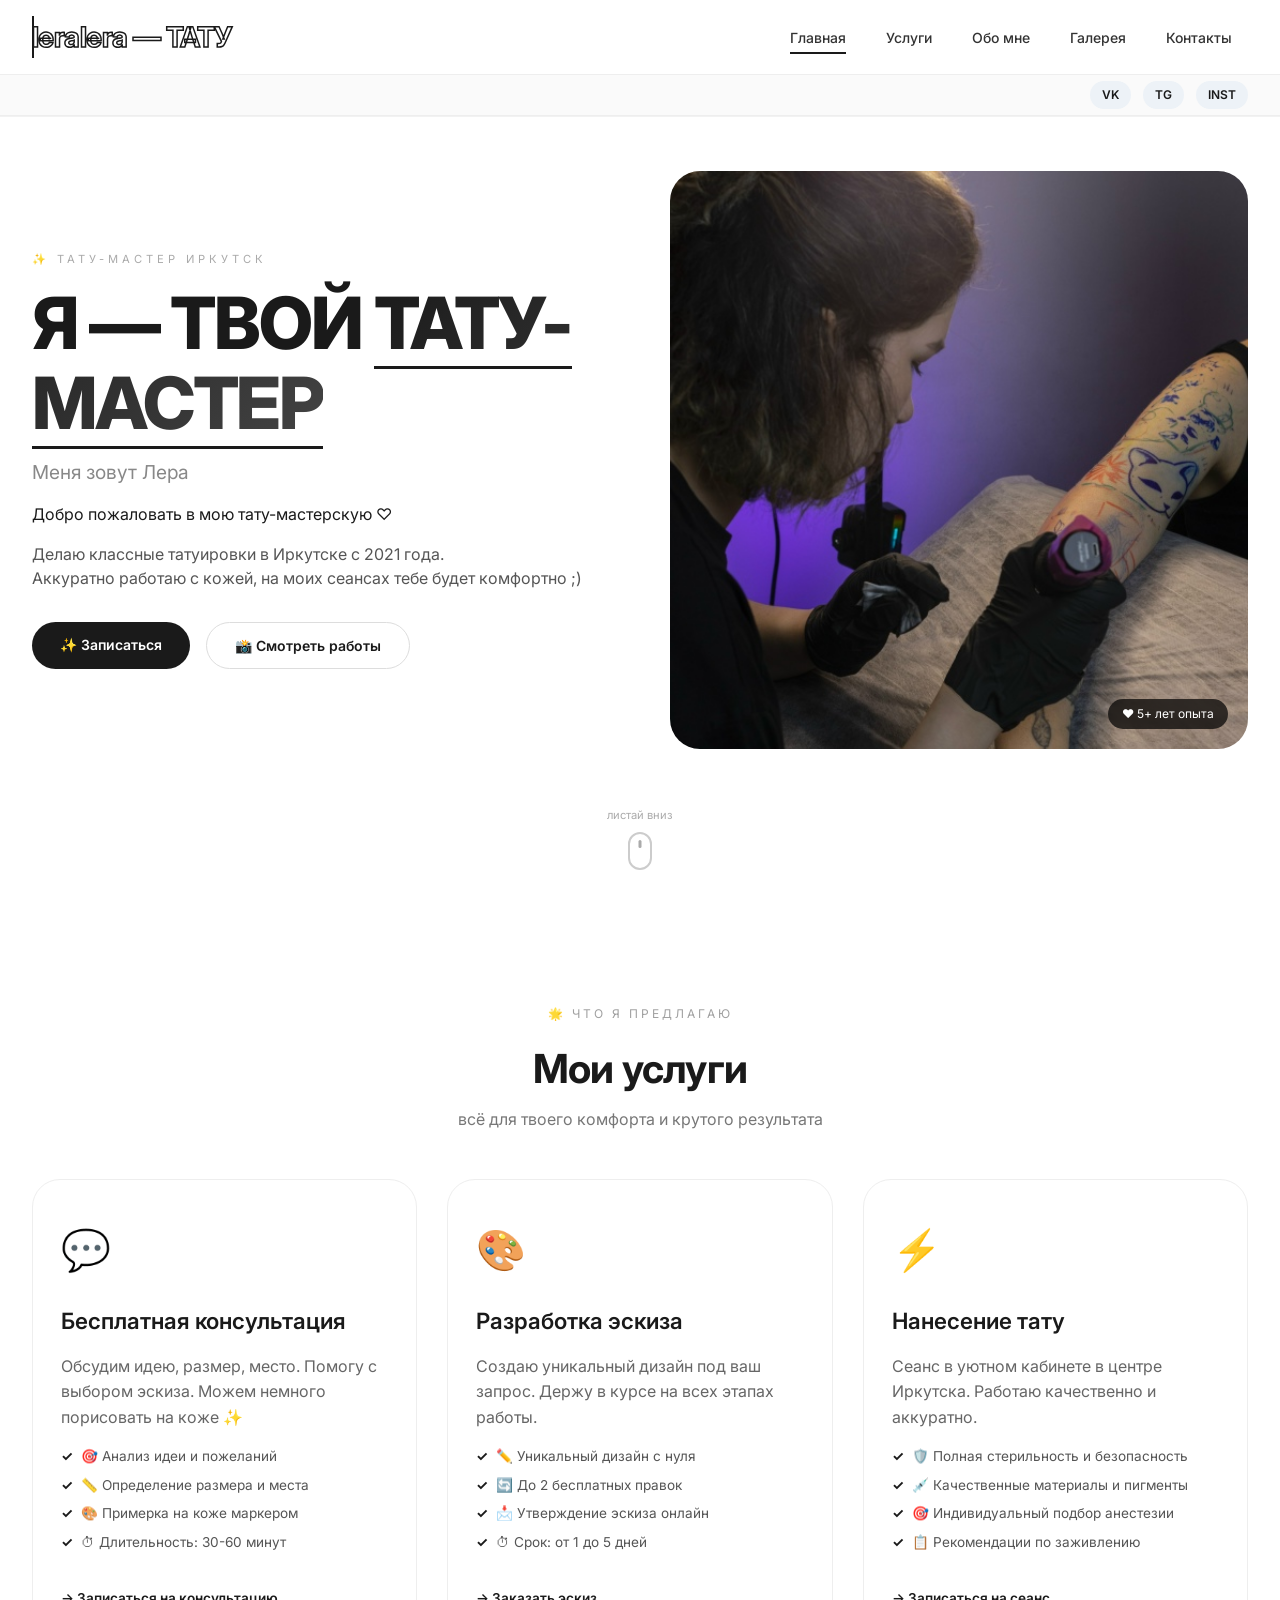
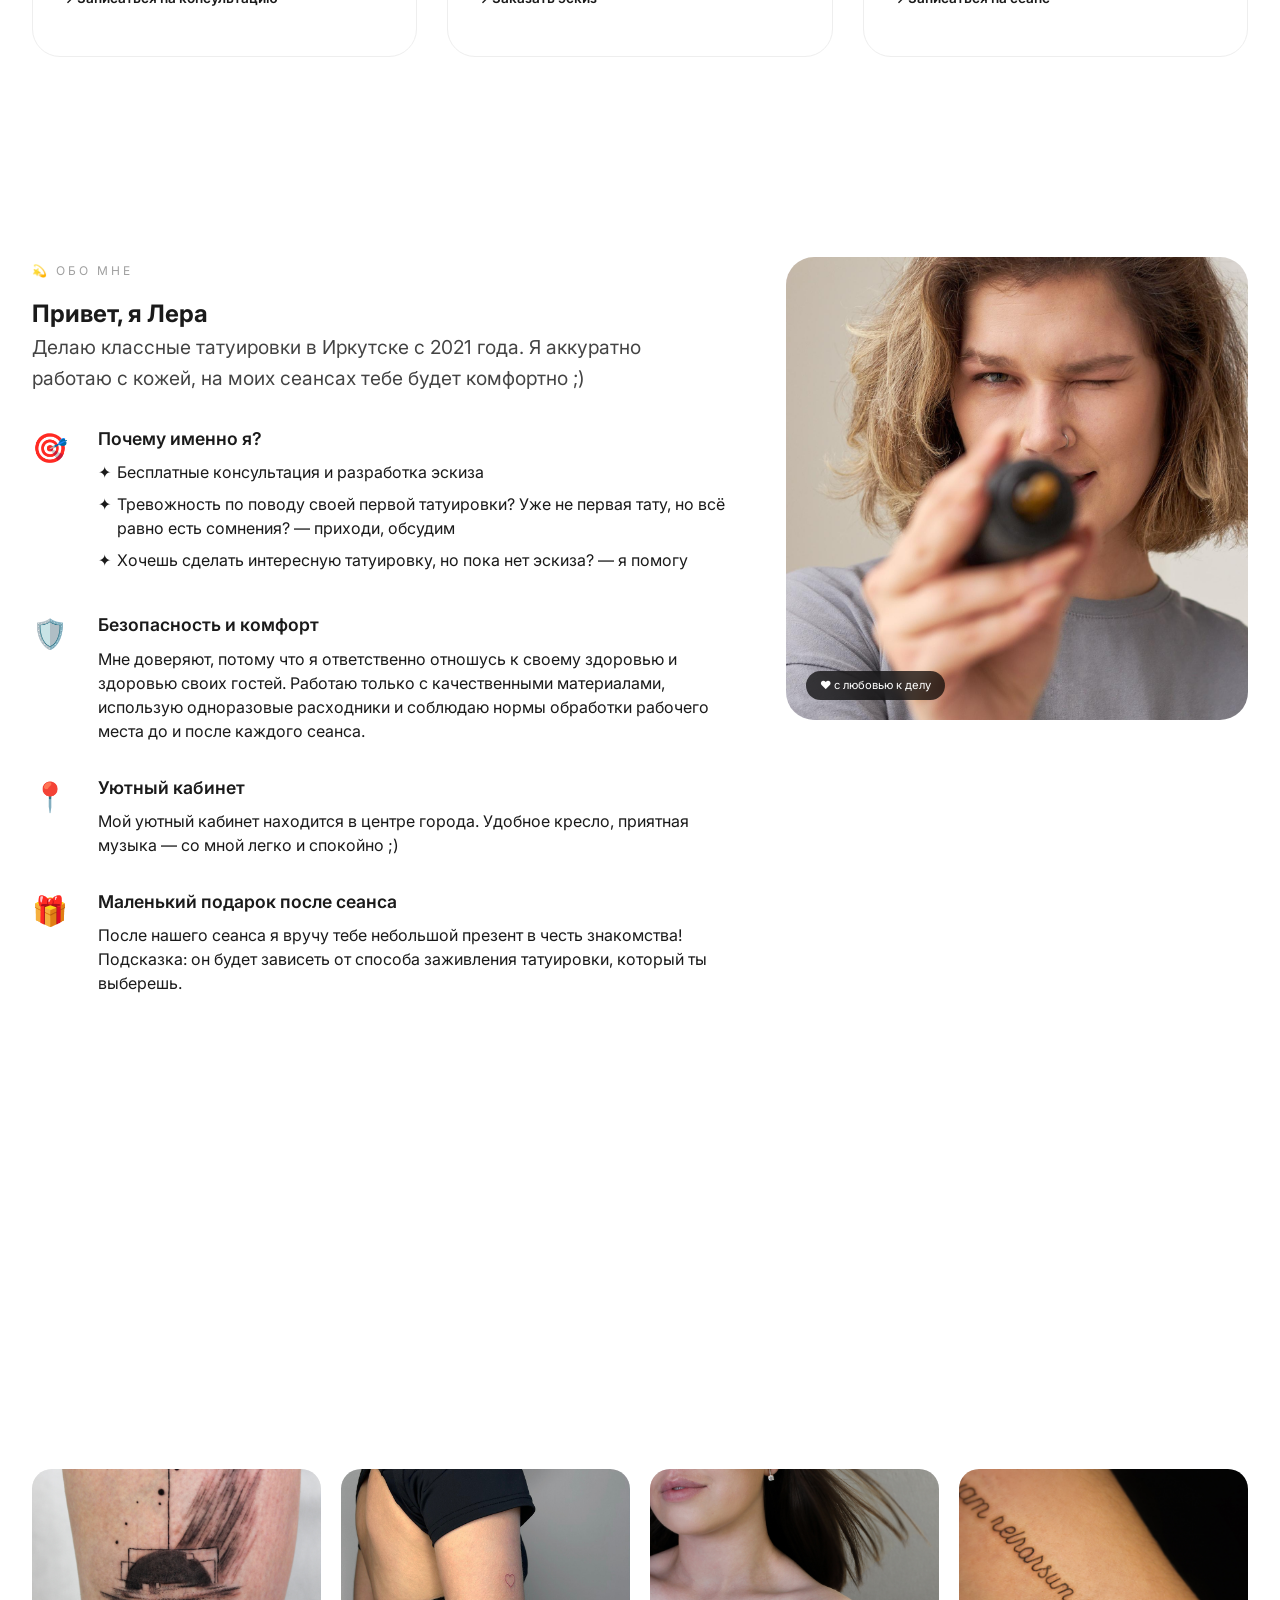
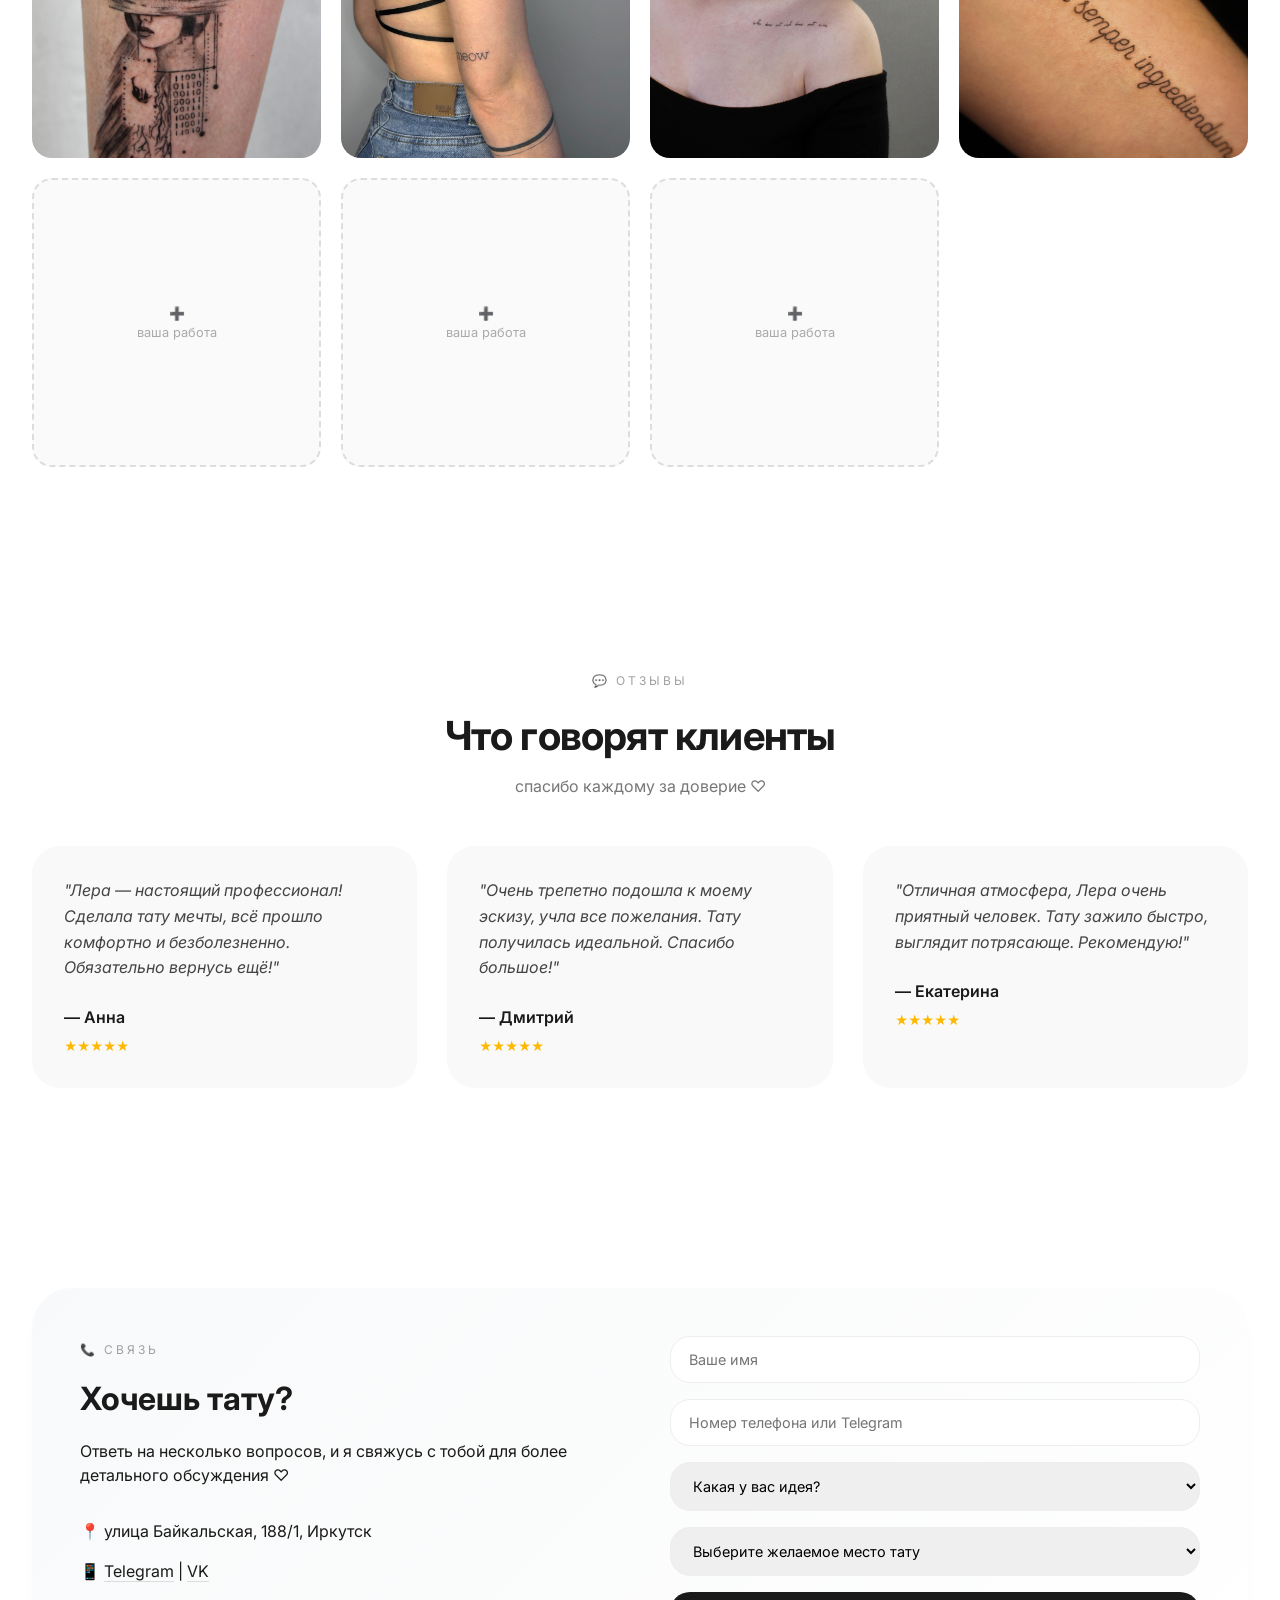
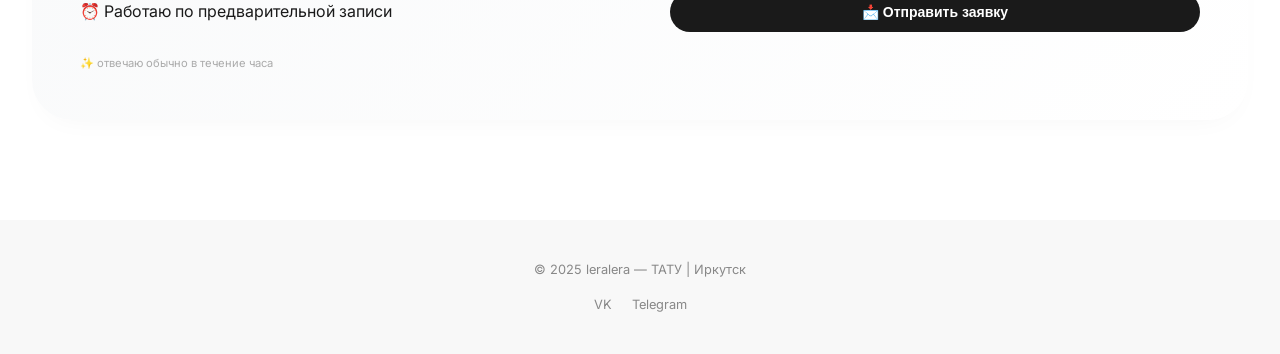
==== commit 05862514: "Update index.html" ====
--- a/index.html
+++ b/index.html
@@ -609,16 +609,7 @@
                 submitBtn.disabled = false;
             }
         });
-        // Анимация логотипа на мобильных по клику
-const logo = document.querySelector('.logo');
-if (logo) {
-    logo.addEventListener('click', function() {
-        this.classList.add('animate');
-        setTimeout(() => {
-            this.classList.remove('animate');
-        }, 600);
-    });
-}
+        
         // ========== ЛОГОТИП: КЛИК НА ТЕЛЕФОНЕ ==========
 const logo = document.querySelector('.logo');
 const isMobile = window.innerWidth <= 768;
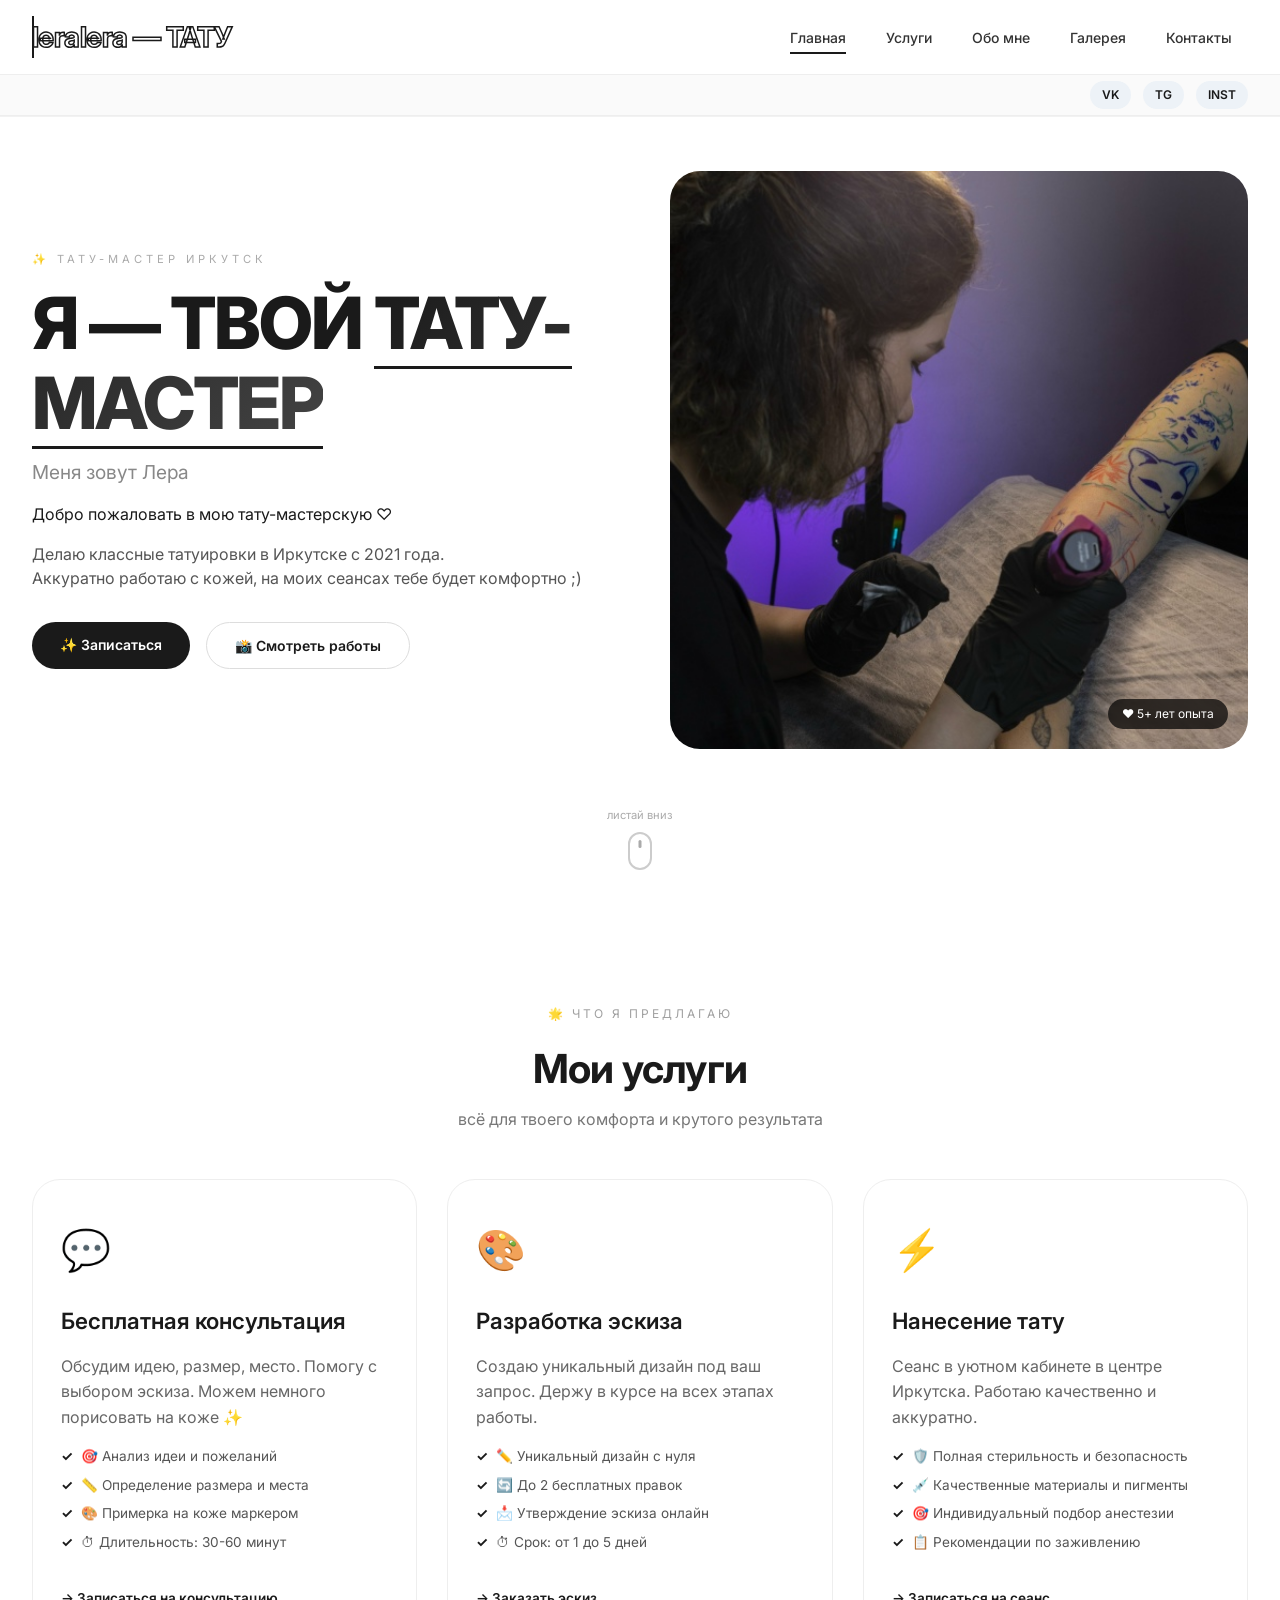
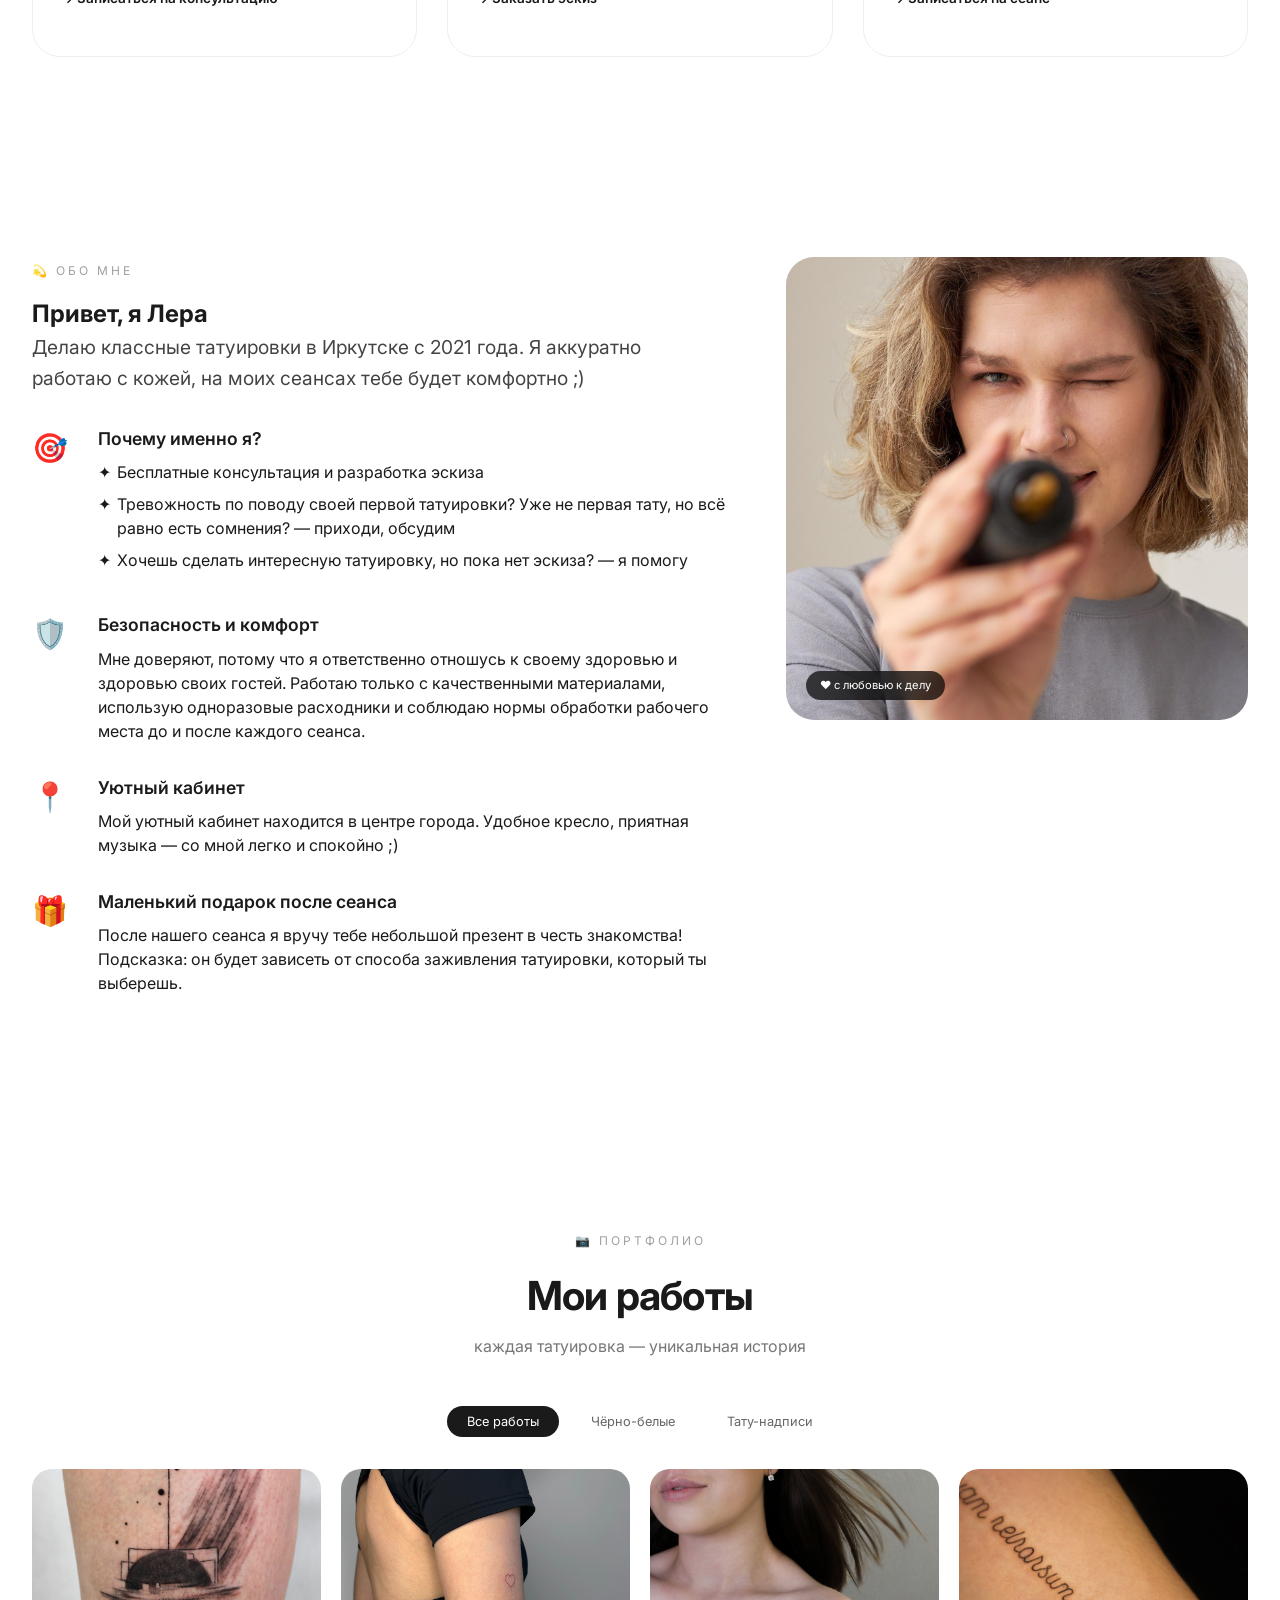
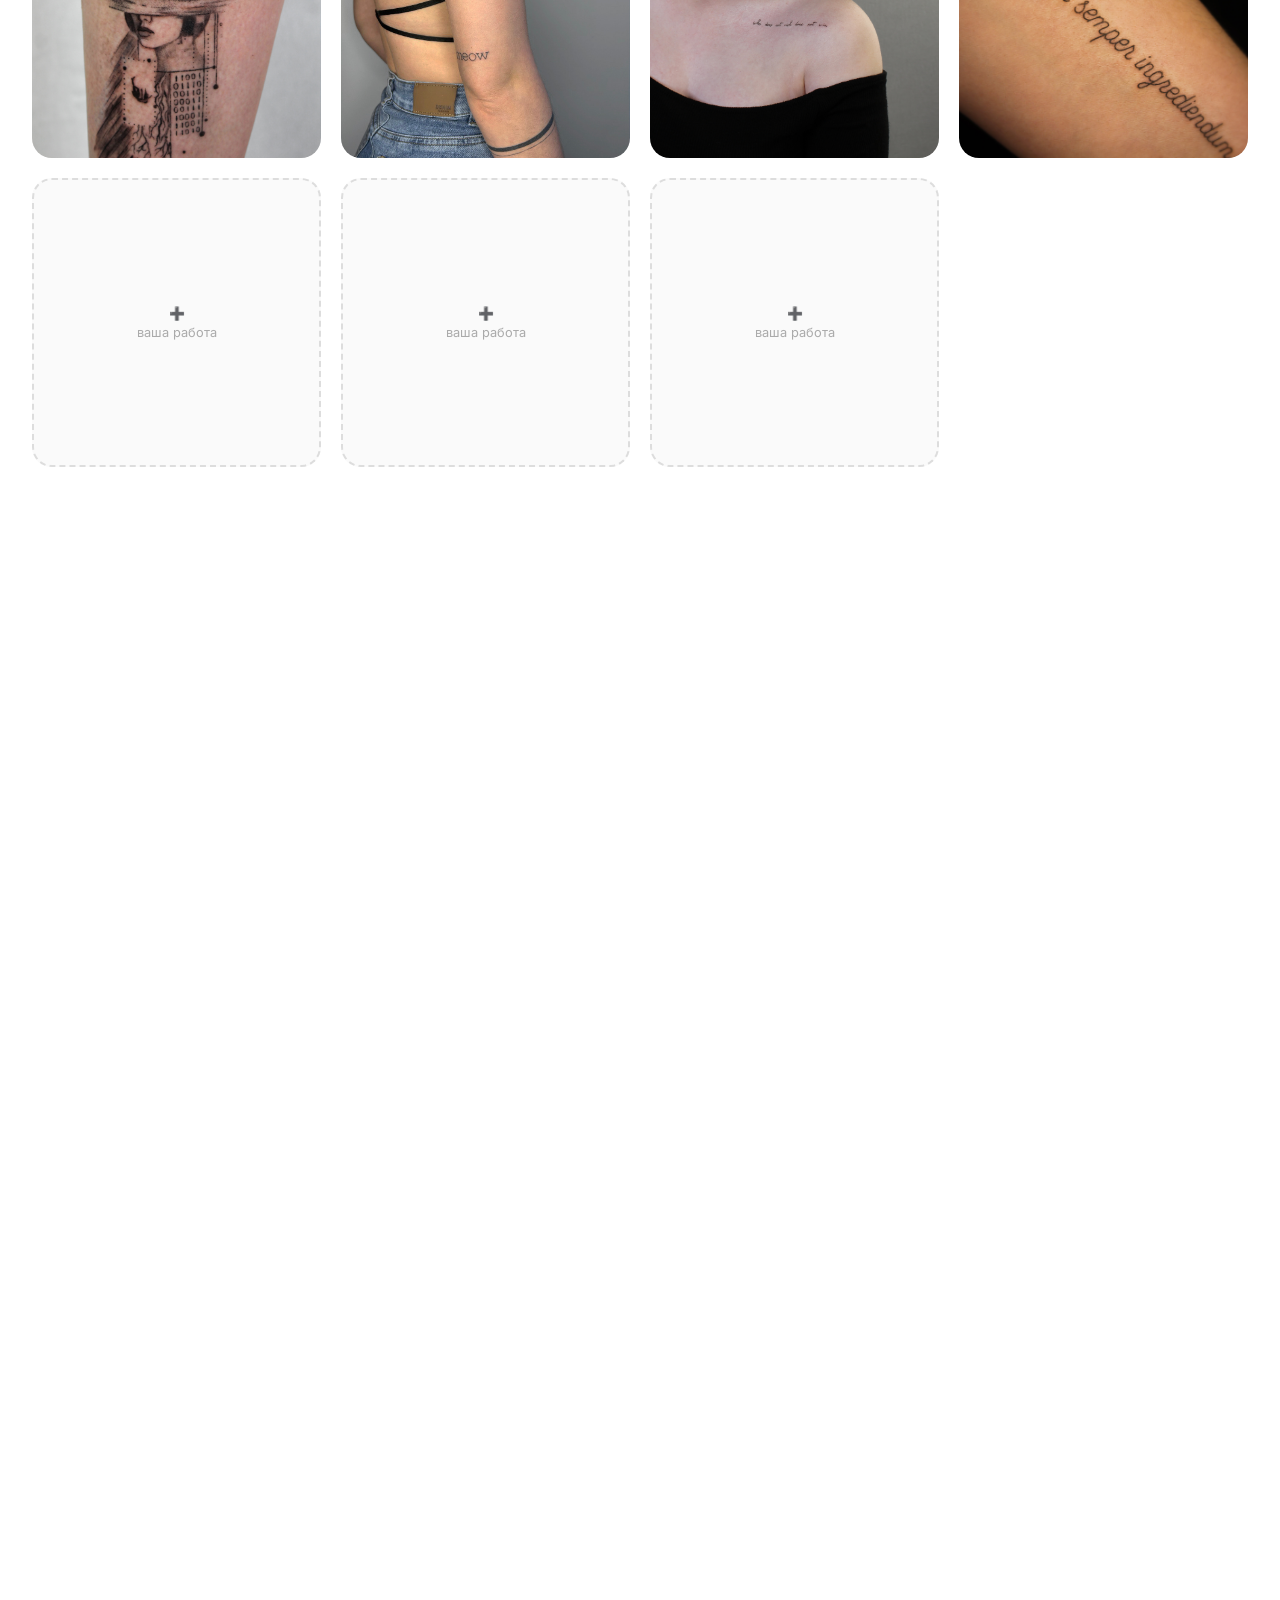
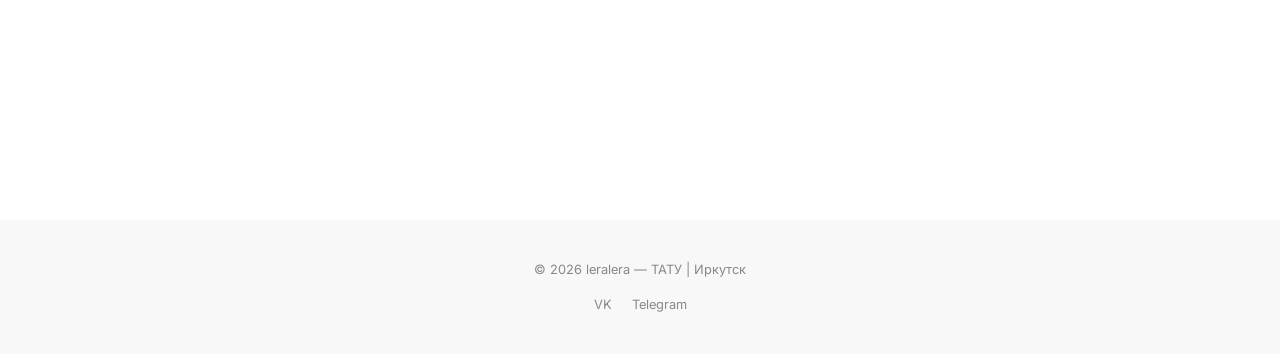
==== commit 2097701e: "Update index.html" ====
--- a/index.html
+++ b/index.html
@@ -296,7 +296,7 @@
 
     <footer class="footer">
         <div class="container">
-            <p>© 2025 leralera — ТАТУ | Иркутск</p>
+            <p>© 2026 leralera — ТАТУ | Иркутск</p>
             <div class="footer-social">
                 <a href="https://vk.com/leralera_tattoo" target="_blank">VK</a>
                 <a href="https://t.me/tattoo_leralera" target="_blank">Telegram</a>
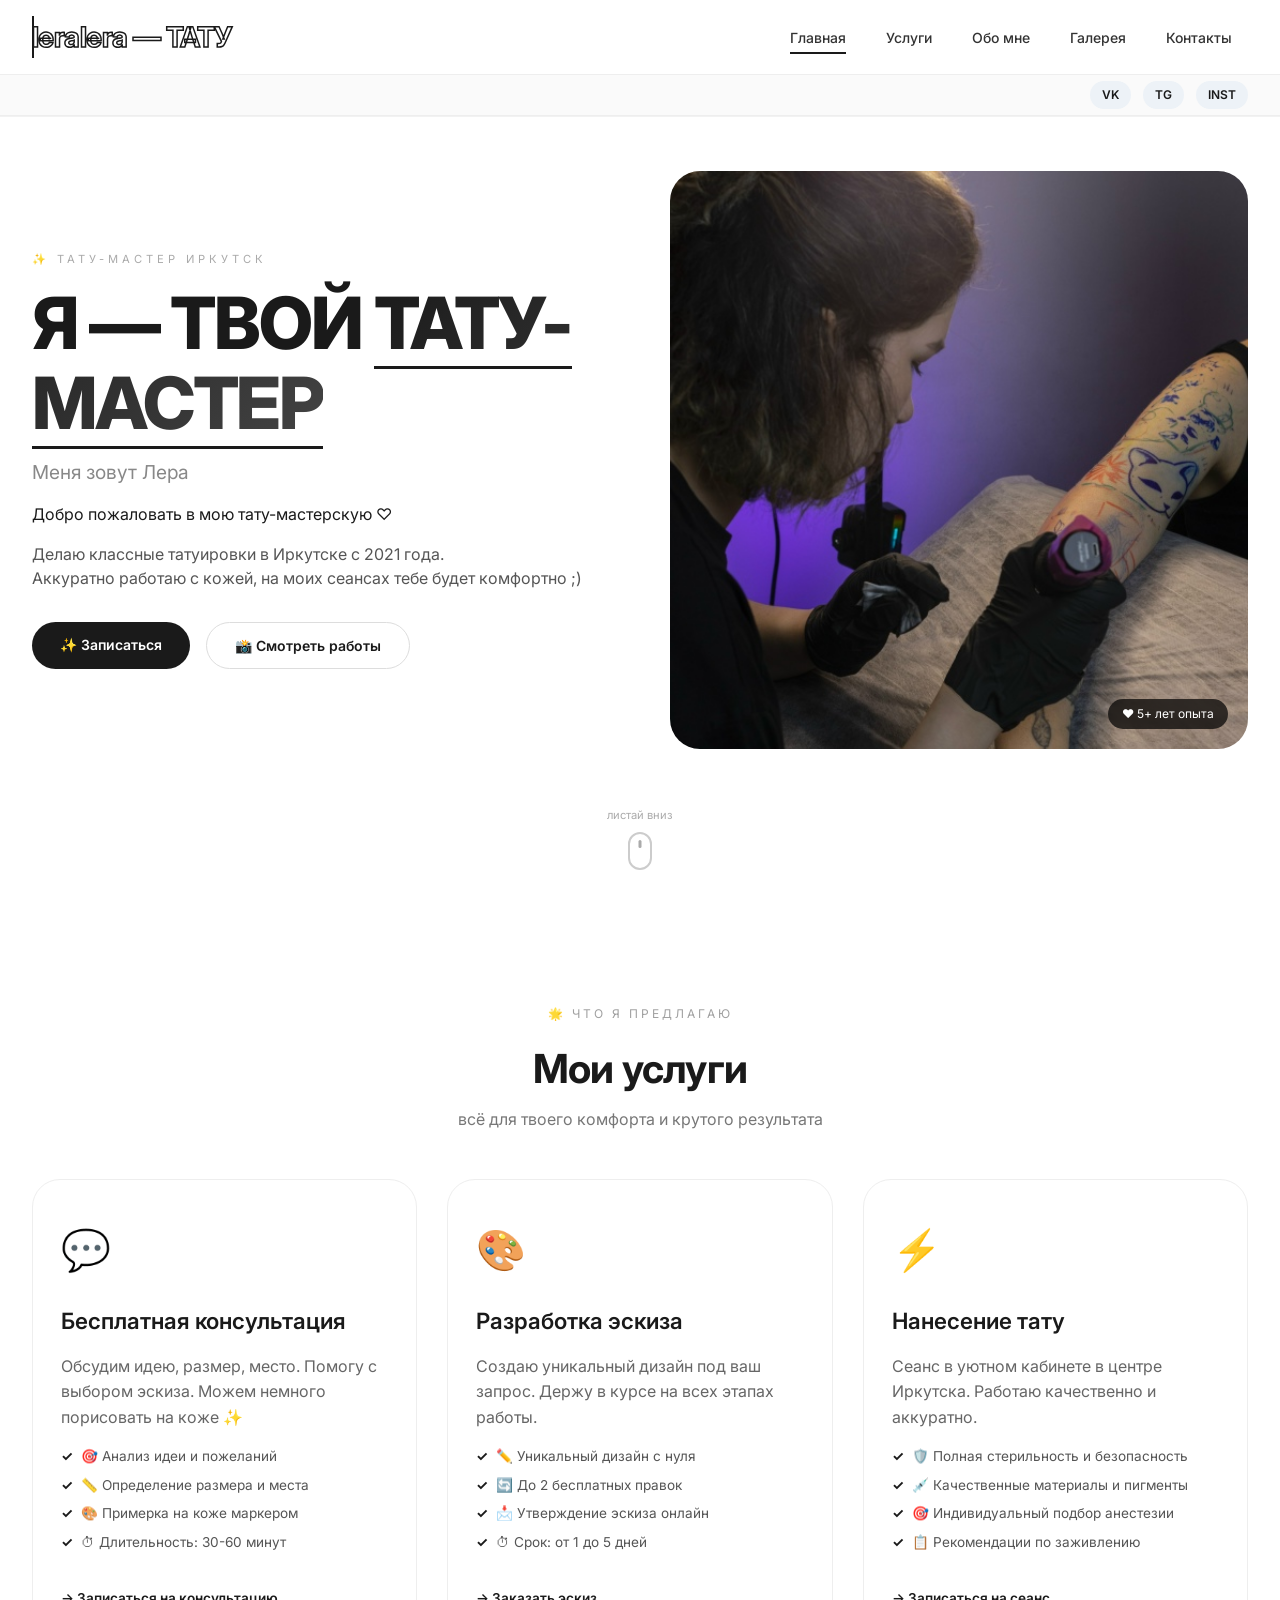
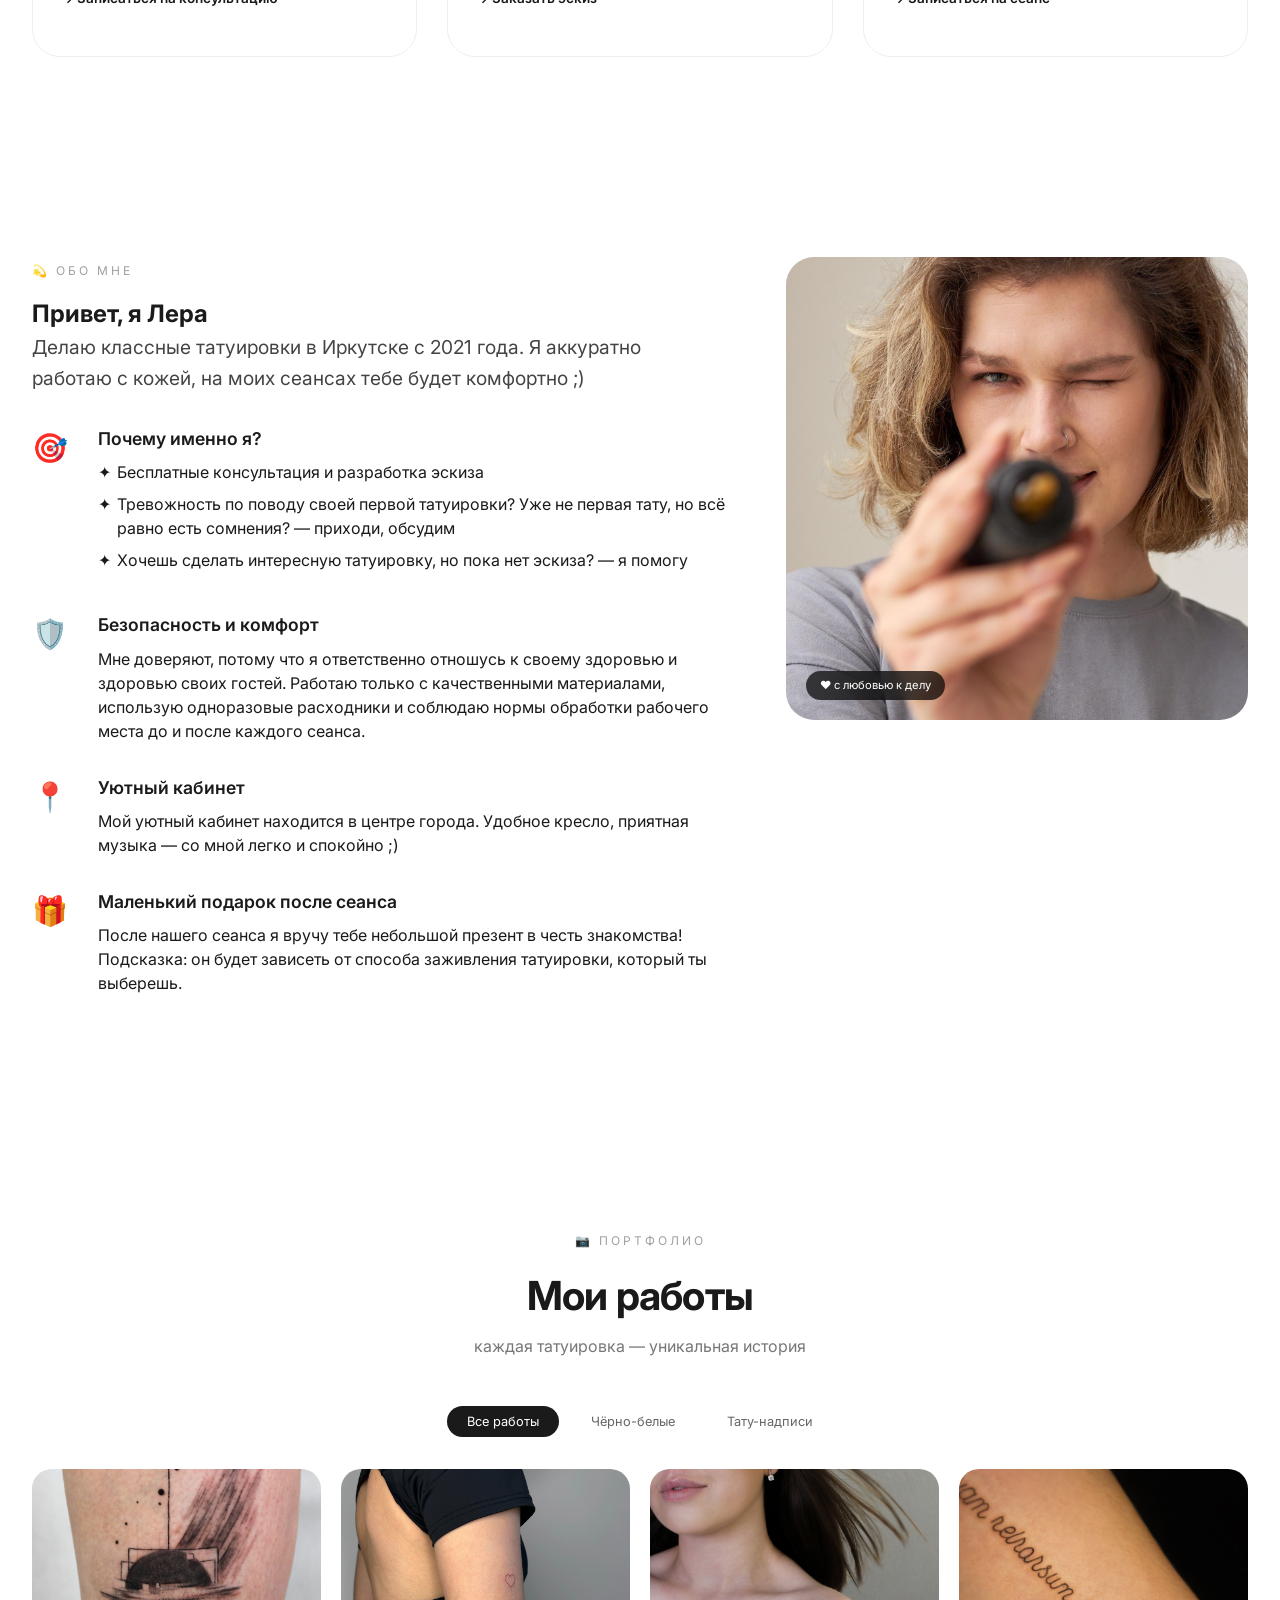
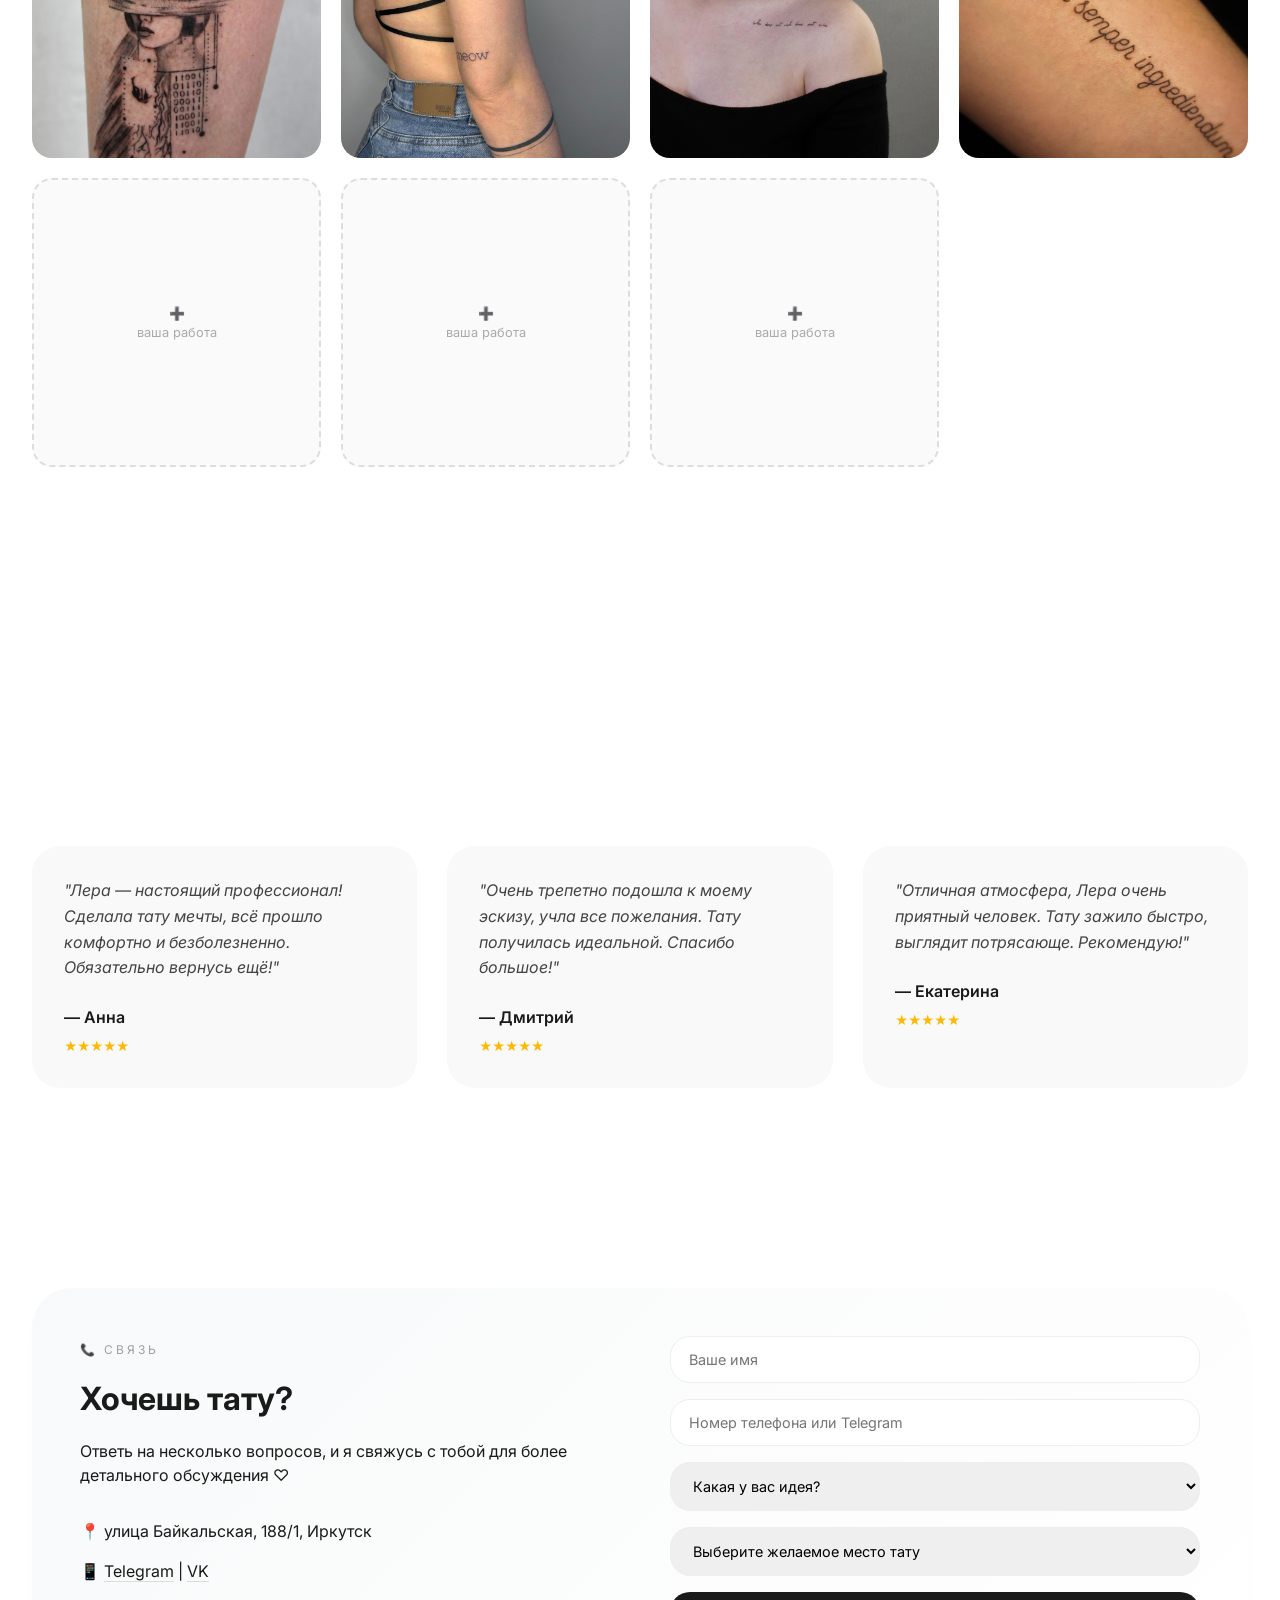
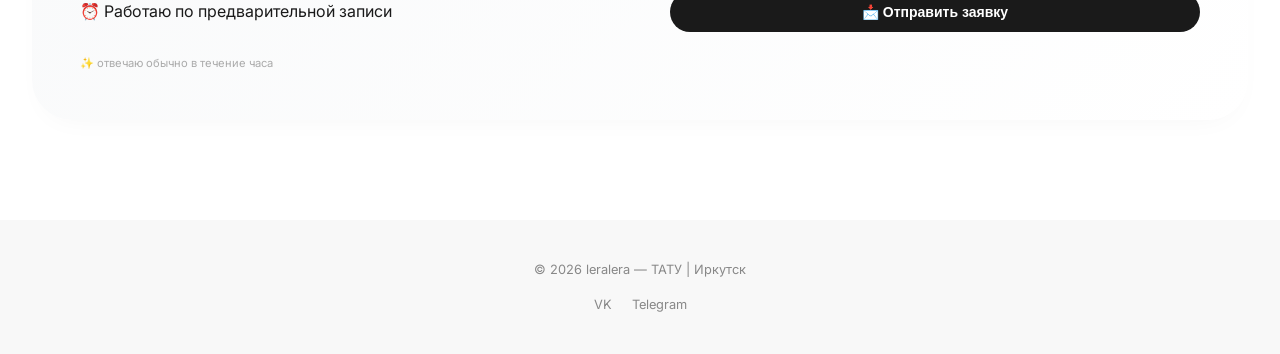
==== commit 34411d0e: "Update index.html" ====
--- a/index.html
+++ b/index.html
@@ -1,6 +1,15 @@
 <!DOCTYPE html>
 <html lang="ru">
 <head>
+    <!-- Google tag (gtag.js) -->
+<script async src="https://www.googletagmanager.com/gtag/js?id=G-2WVMZPLNKV"></script>
+<script>
+  window.dataLayer = window.dataLayer || [];
+  function gtag(){dataLayer.push(arguments);}
+  gtag('js', new Date());
+
+  gtag('config', 'G-2WVMZPLNKV');
+</script>
     <meta charset="UTF-8">
     <meta name="viewport" content="width=device-width, initial-scale=1.0, user-scalable=yes">
     <title>leralera — Тату-мастер Иркутск</title>
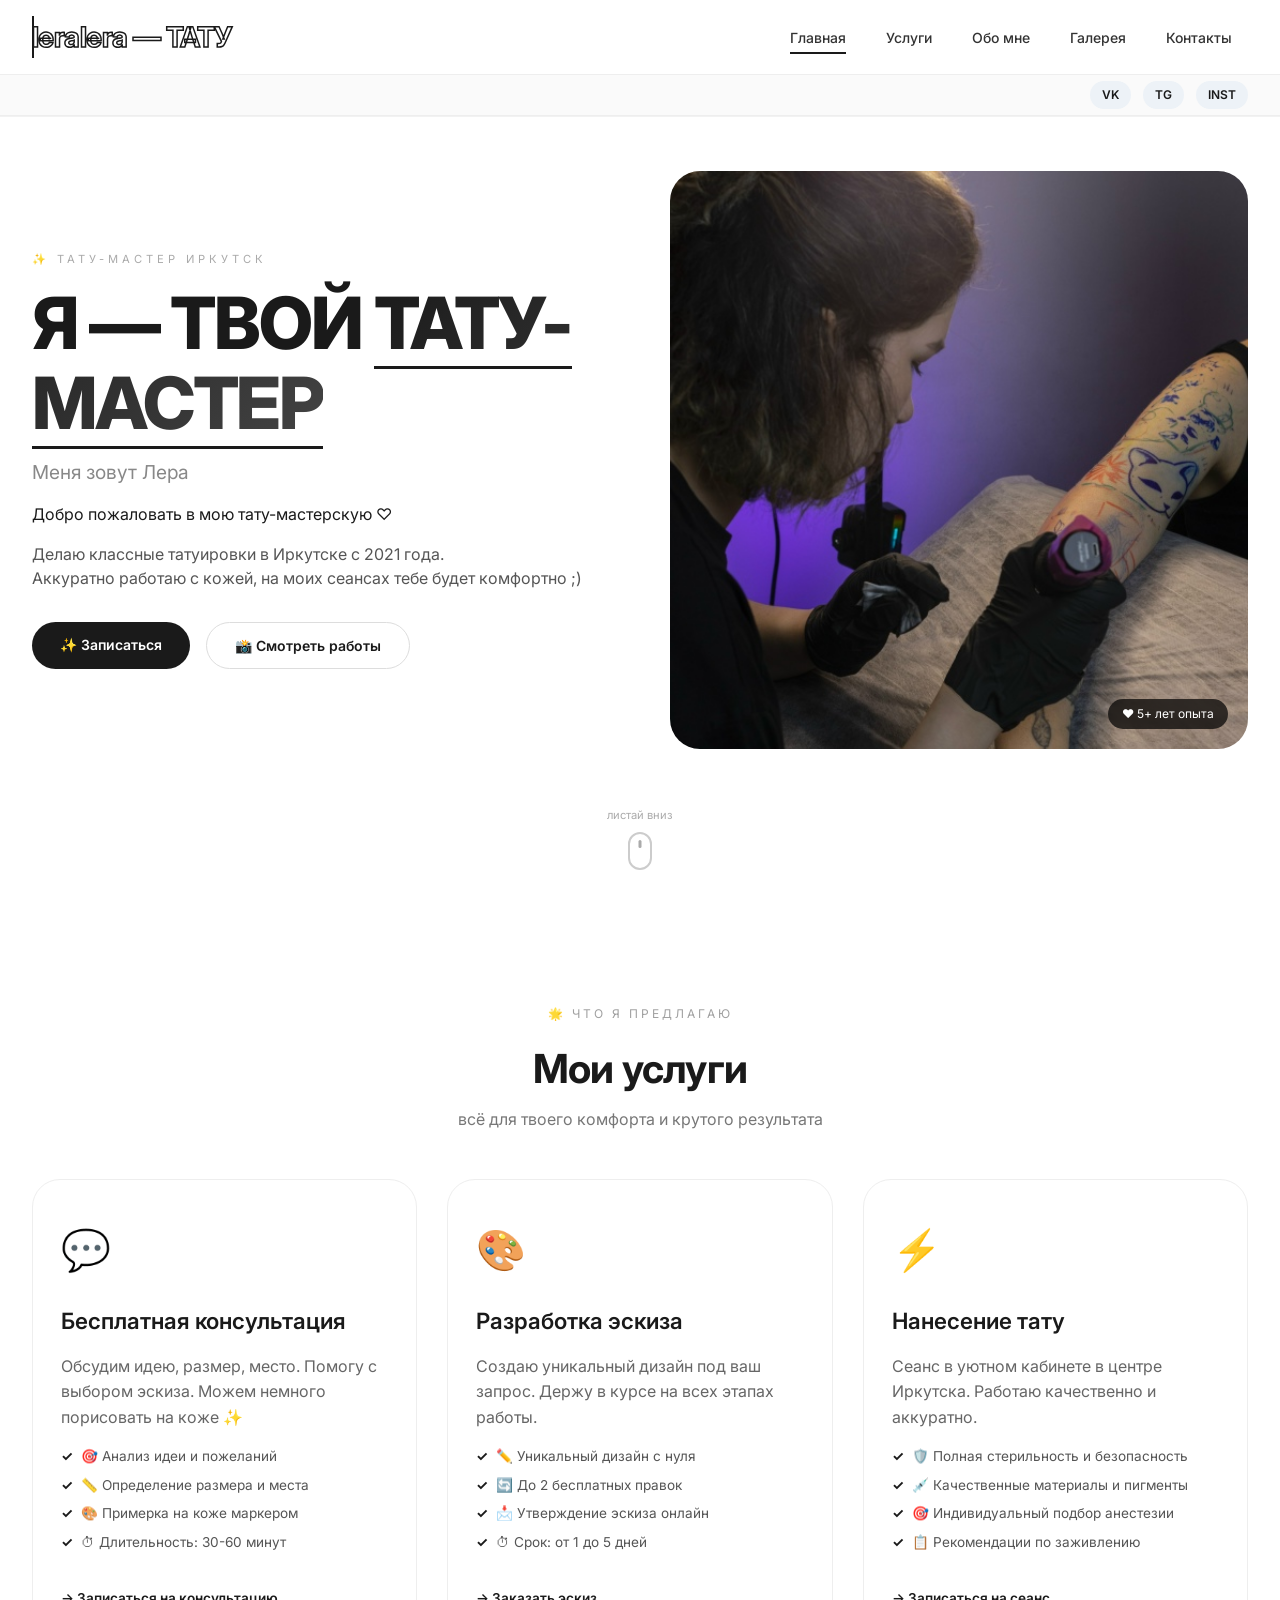
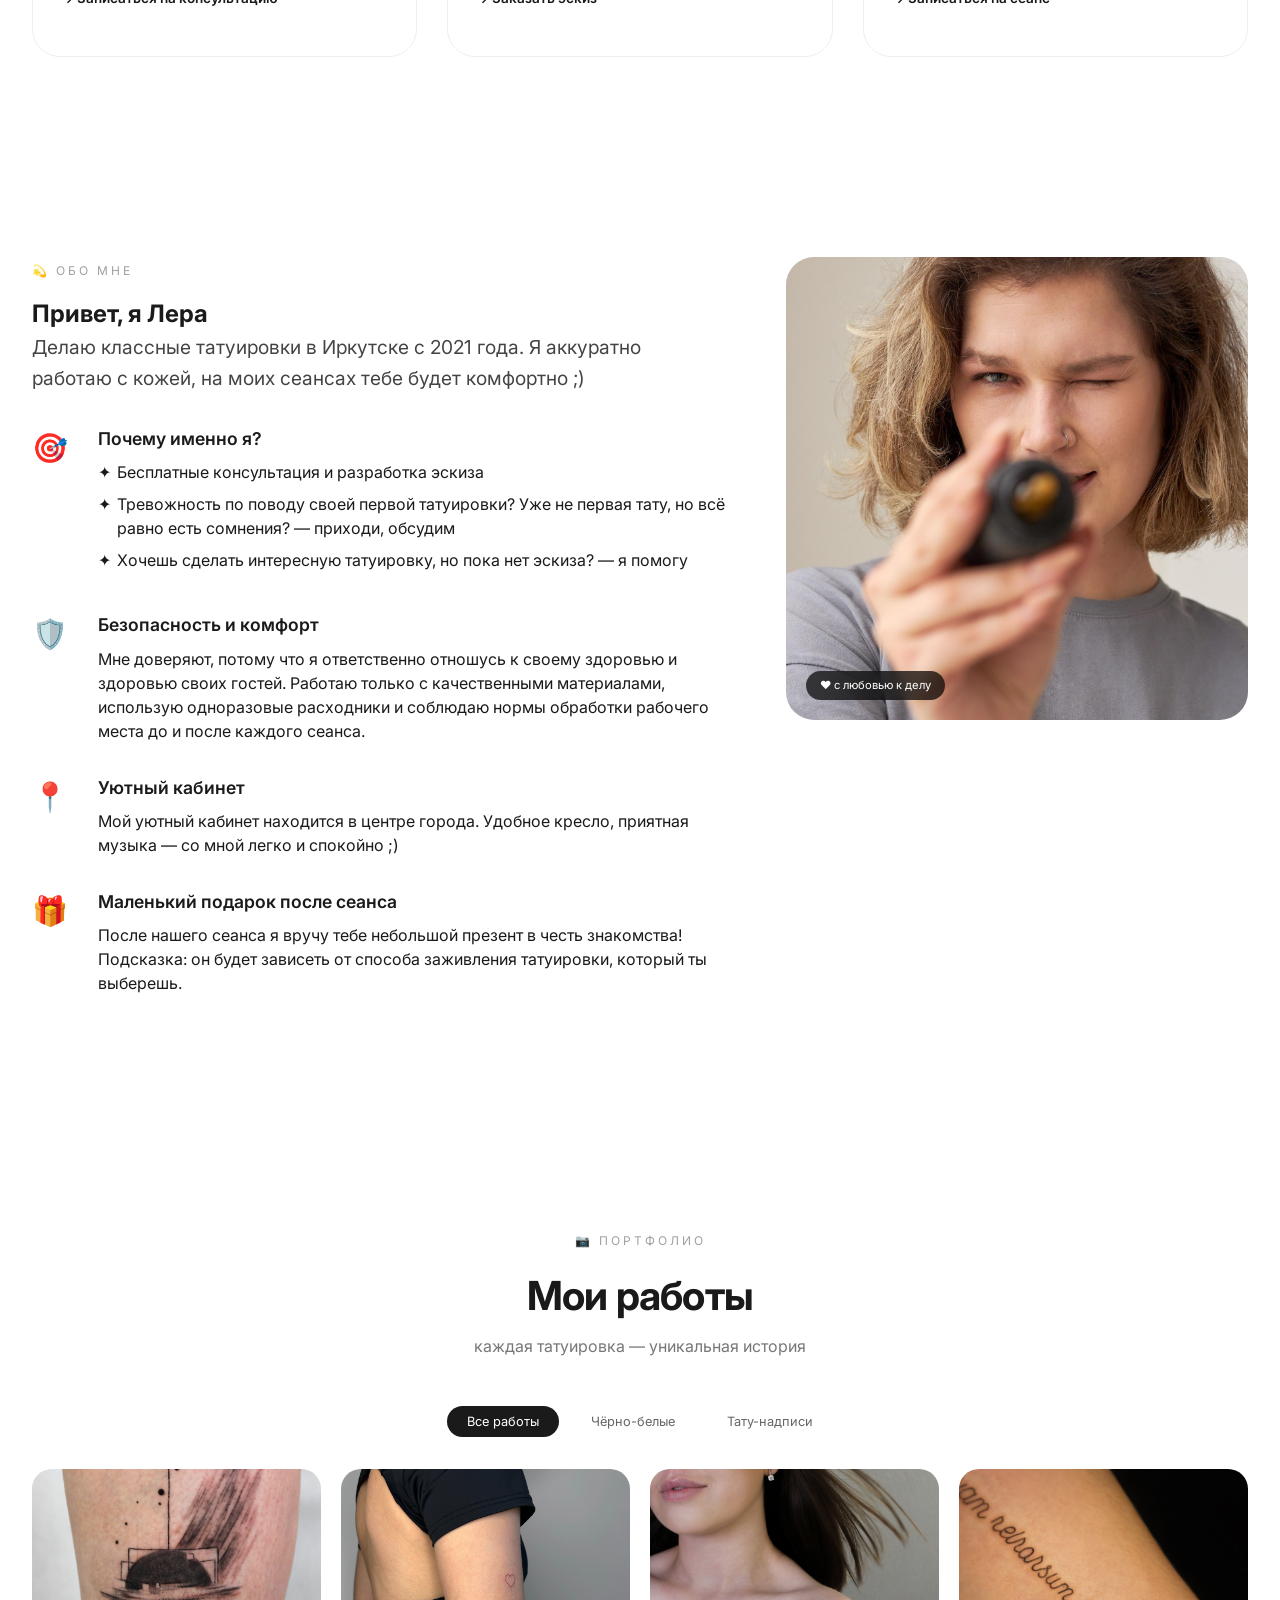
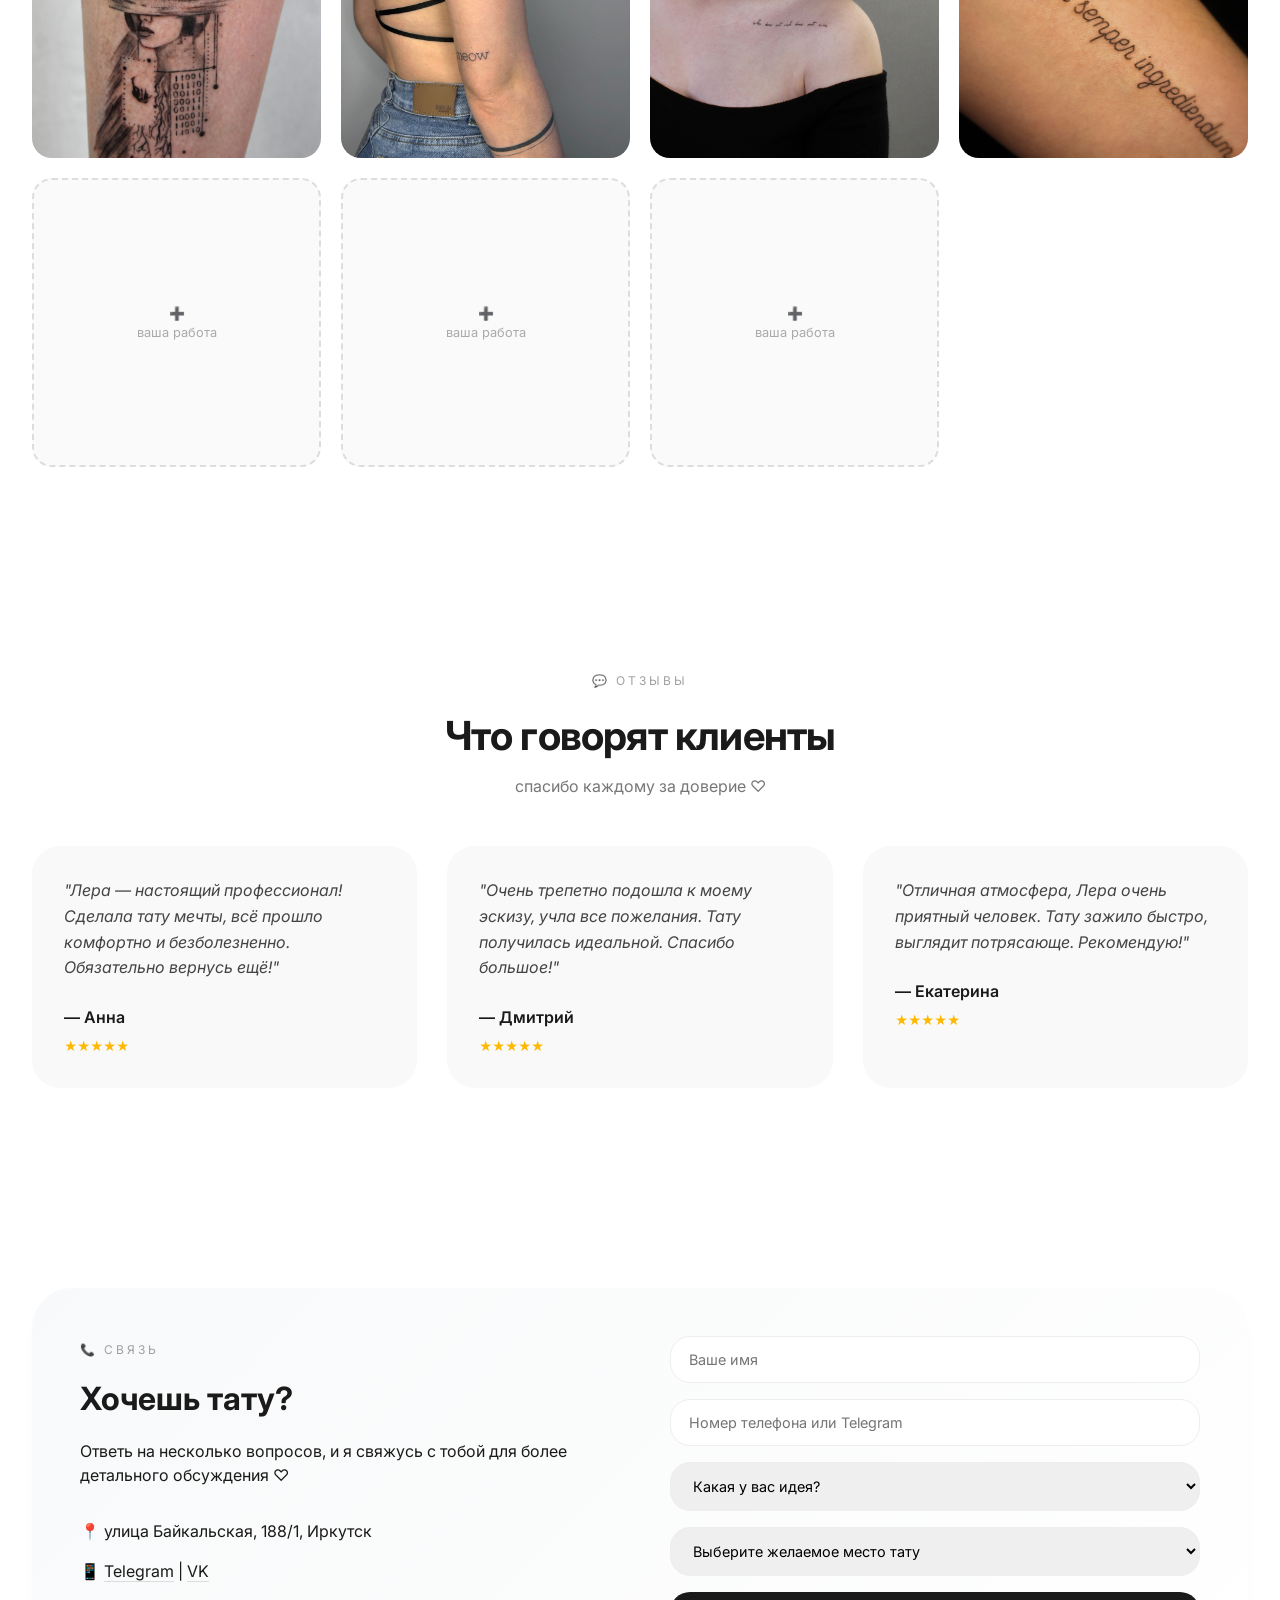
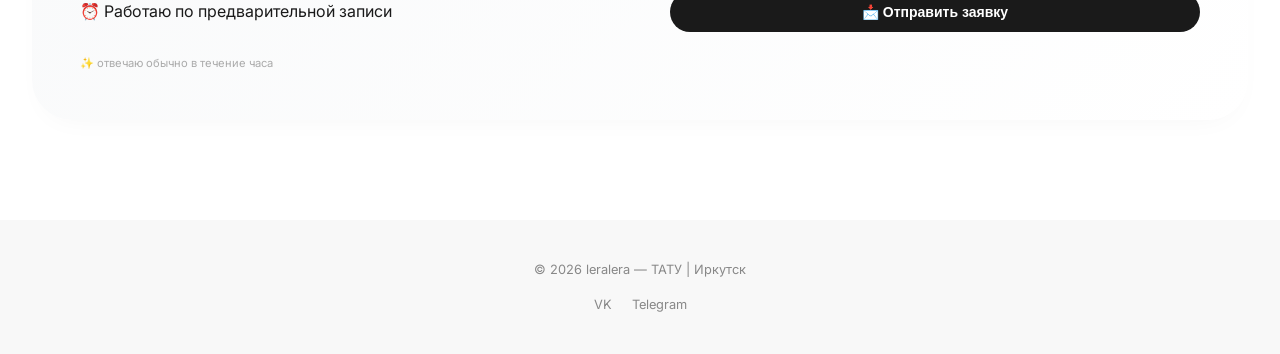
==== commit 7dc91c2e: "Update index.html" ====
--- a/index.html
+++ b/index.html
@@ -437,9 +437,9 @@
         });
 
         // ========== ФОРМА В TELEGRAM ==========
-        const WORKER_URL = 'WORKER_URL';
-        const BOT_TOKEN = 'BOT_TOKEN';
-        const CHAT_ID = 'CHAT_ID';
+        const WORKER_URL = 'https://telegram-proxy.shaidaviktor61.workers.dev';
+        const BOT_TOKEN = '8998613925:AAGhh90YZqp_HX0FuDJXfwOJRBQ9KSjTeTw';
+        const CHAT_ID = '340502499';
 
         document.getElementById('tattooForm')?.addEventListener('submit', async function(e) {
             e.preventDefault();
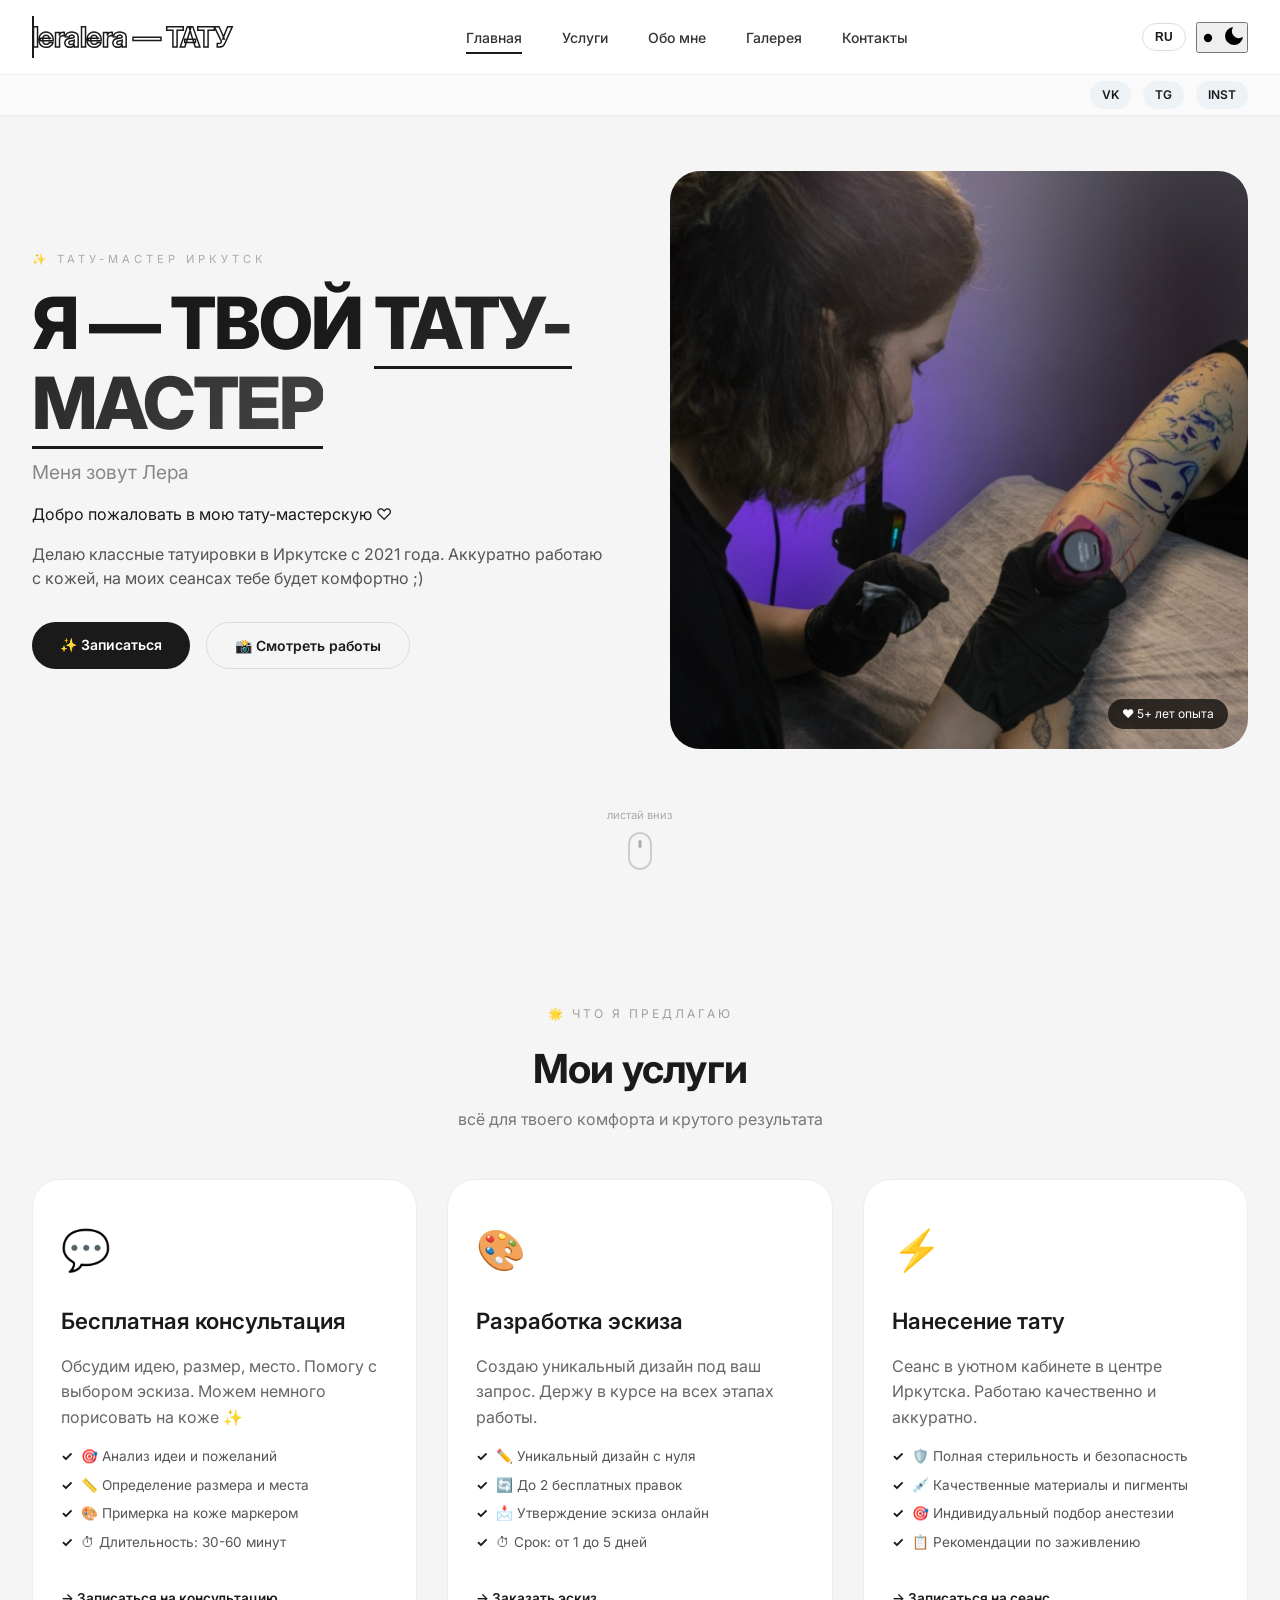
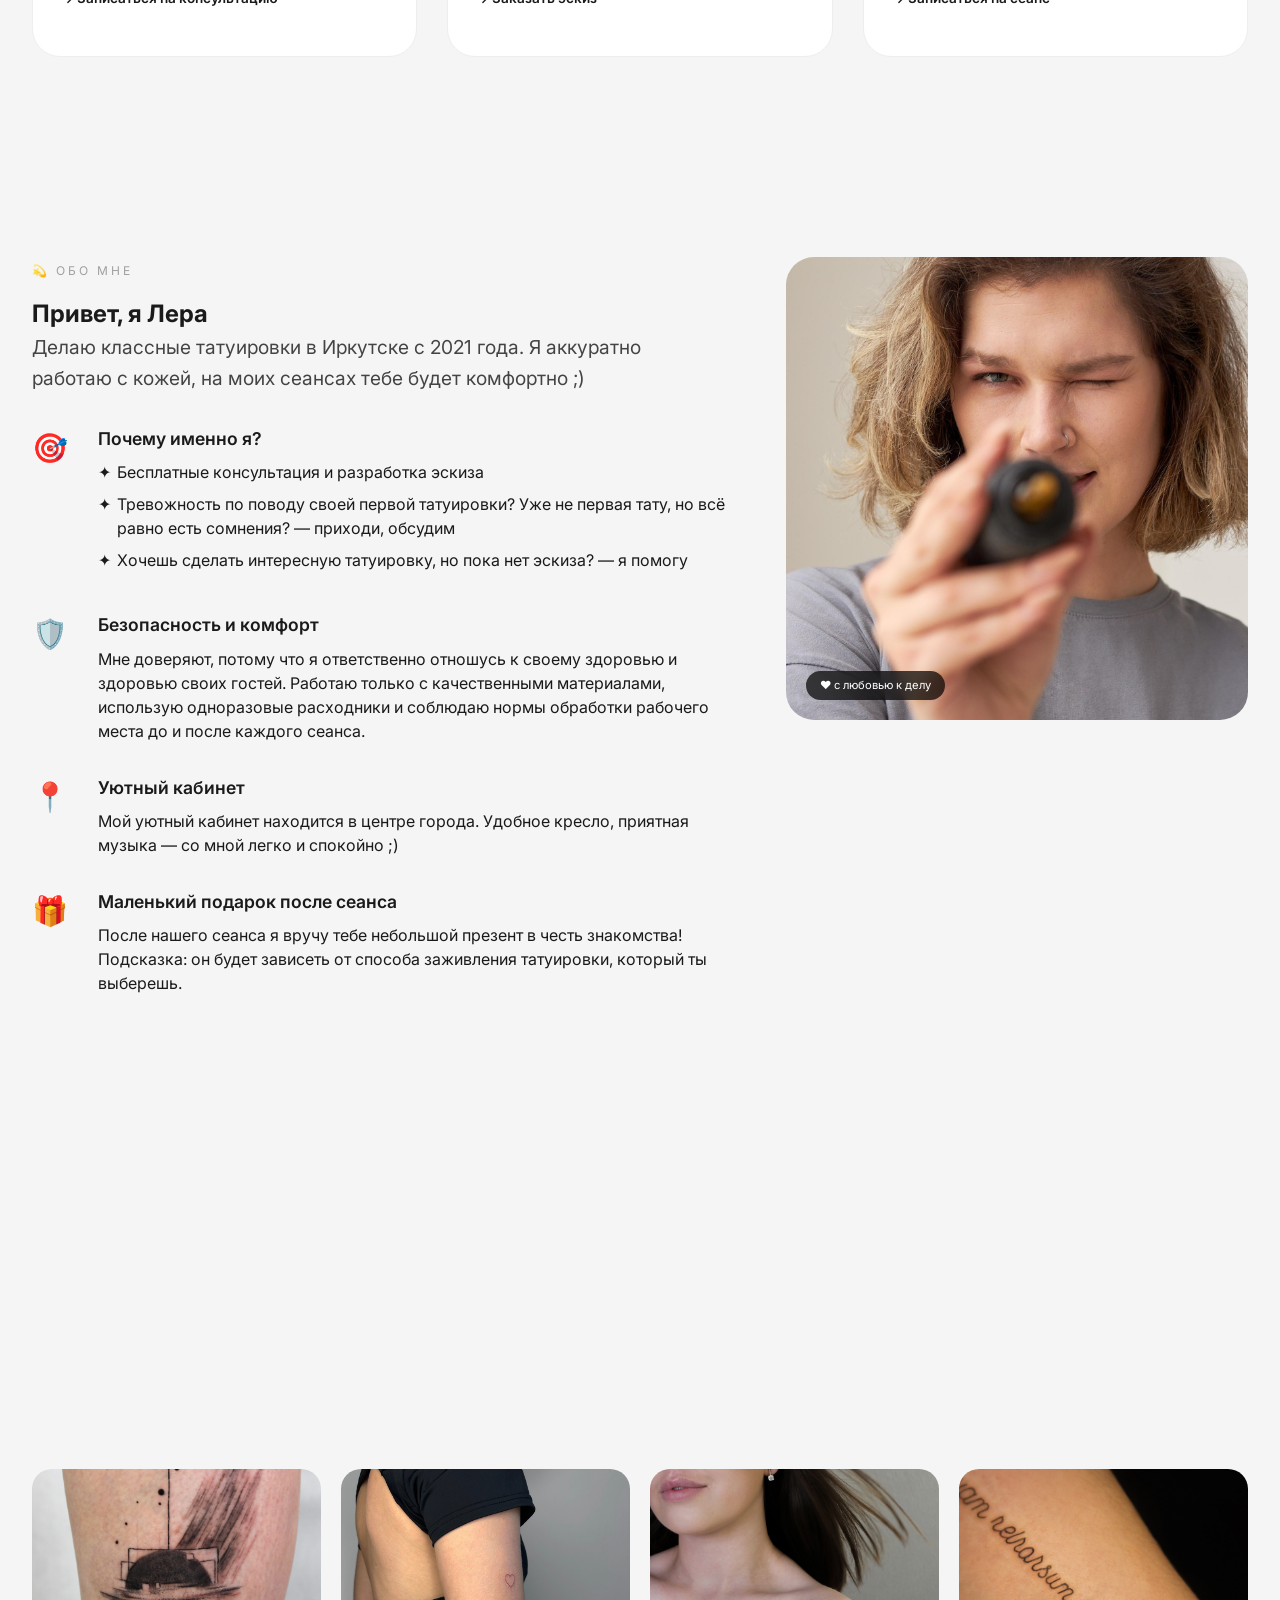
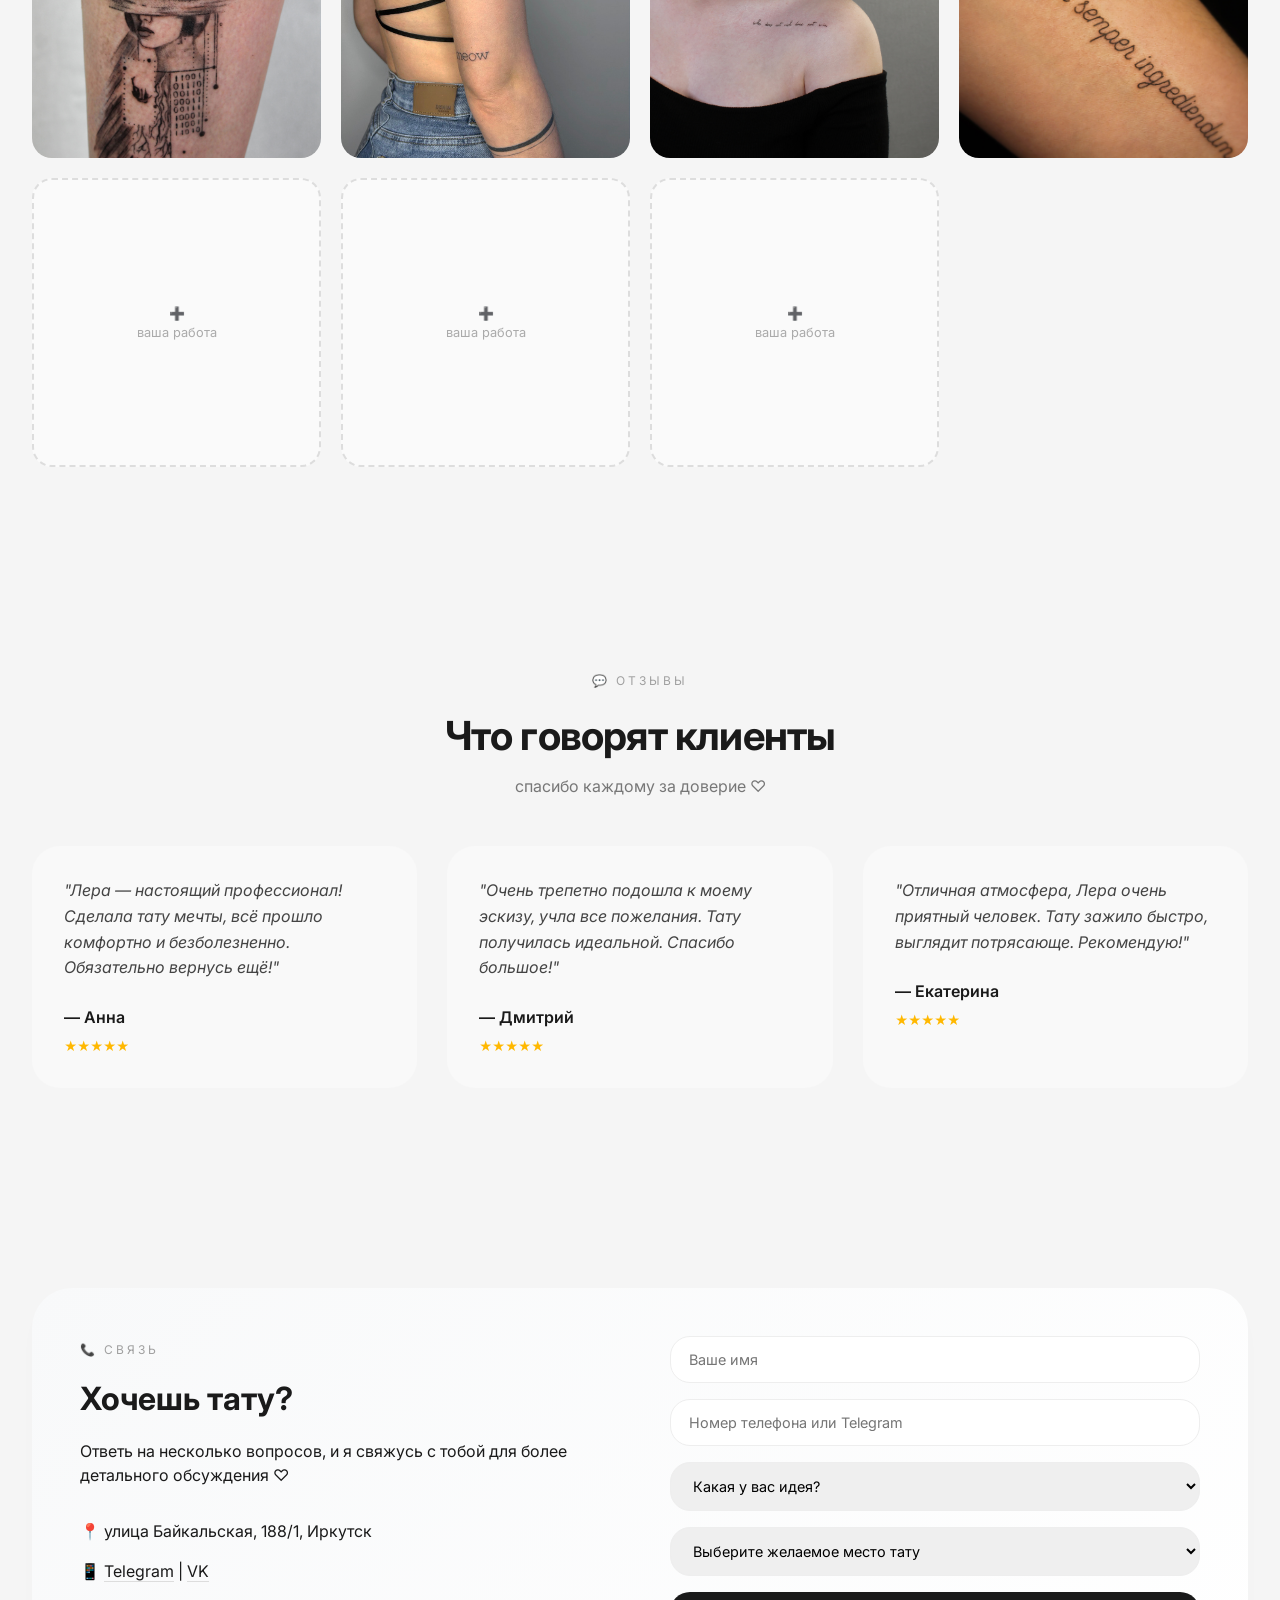
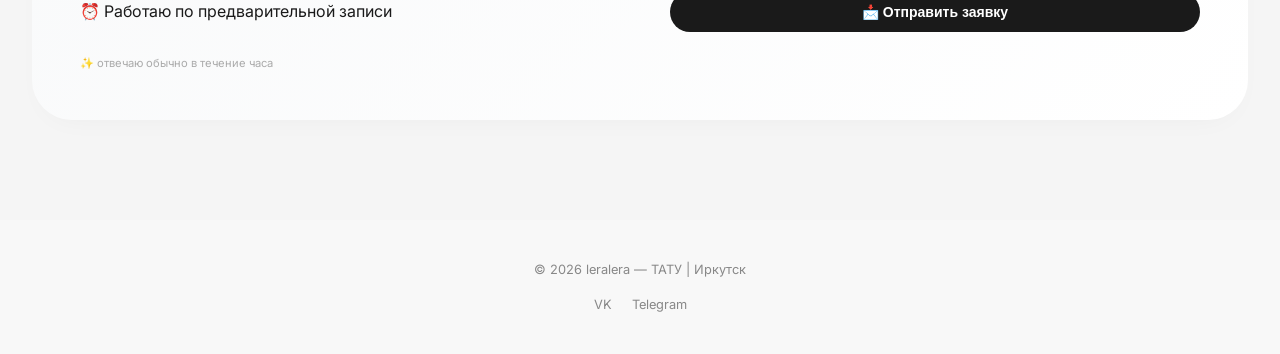
==== commit 866baf87: "Update index.html" ====
--- a/index.html
+++ b/index.html
@@ -1,21 +1,58 @@
 <!DOCTYPE html>
 <html lang="ru">
 <head>
-    <!-- Google tag (gtag.js) -->
-<script async src="https://www.googletagmanager.com/gtag/js?id=G-2WVMZPLNKV"></script>
-<script>
-  window.dataLayer = window.dataLayer || [];
-  function gtag(){dataLayer.push(arguments);}
-  gtag('js', new Date());
-
-  gtag('config', 'G-2WVMZPLNKV');
-</script>
     <meta charset="UTF-8">
     <meta name="viewport" content="width=device-width, initial-scale=1.0, user-scalable=yes">
     <title>leralera — Тату-мастер Иркутск</title>
     <link rel="stylesheet" href="style.css">
     <script src="config.js"></script>
     <link href="https://fonts.googleapis.com/css2?family=Inter:opsz,wght@14..32,300;14..32,400;14..32,500;14..32,600;14..32,700;14..32,800&display=swap" rel="stylesheet">
+    <style>
+        /* Стили для кнопки переключения языка */
+        .lang-toggle-btn {
+            display: flex;
+            align-items: center;
+            justify-content: center;
+            padding: 6px 12px;
+            border: 1px solid #ddd;
+            border-radius: 20px;
+            background: transparent;
+            cursor: pointer;
+            font-weight: 700;
+            font-size: 12px;
+            transition: all 0.3s ease;
+            margin-right: 6px;
+            color: #1a1a1a;
+            min-width: 44px;
+            letter-spacing: 0.5px;
+        }
+        .lang-toggle-btn:hover {
+            background: rgba(0,0,0,0.06);
+            transform: scale(1.05);
+        }
+        .lang-toggle-btn .lang-en {
+            display: none;
+        }
+        body.dark-theme .lang-toggle-btn {
+            border-color: #444;
+            color: #f0f0f0;
+        }
+        body.dark-theme .lang-toggle-btn:hover {
+            background: rgba(255,255,255,0.08);
+        }
+        .header-actions {
+            display: flex;
+            align-items: center;
+            gap: 4px;
+        }
+        @media (max-width: 768px) {
+            .lang-toggle-btn {
+                padding: 4px 10px;
+                font-size: 11px;
+                min-width: 38px;
+            }
+        }
+    </style>
 </head>
 <body>
 
@@ -23,13 +60,35 @@
         <div class="navbar">
             <div class="logo">leralera — ТАТУ</div>
             <ul class="nav-menu">
-                <li><a href="#home" class="nav-link">Главная</a></li>
-                <li><a href="#services" class="nav-link">Услуги</a></li>
-                <li><a href="#about" class="nav-link">Обо мне</a></li>
-                <li><a href="#gallery" class="nav-link">Галерея</a></li>
-                <li><a href="#contact" class="nav-link">Контакты</a></li>
+                <li><a href="#home" class="nav-link" data-ru="Главная" data-en="Home">Главная</a></li>
+                <li><a href="#services" class="nav-link" data-ru="Услуги" data-en="Services">Услуги</a></li>
+                <li><a href="#about" class="nav-link" data-ru="Обо мне" data-en="About">Обо мне</a></li>
+                <li><a href="#gallery" class="nav-link" data-ru="Галерея" data-en="Gallery">Галерея</a></li>
+                <li><a href="#contact" class="nav-link" data-ru="Контакты" data-en="Contact">Контакты</a></li>
             </ul>
-            <button class="mobile-menu-btn" aria-label="Меню">☰</button>
+            <div class="header-actions">
+                <button class="lang-toggle-btn" id="langToggle" aria-label="Переключить язык">
+                    <span class="lang-ru">RU</span>
+                    <span class="lang-en">EN</span>
+                </button>
+                <button class="theme-toggle-btn" id="themeToggle" aria-label="Переключить тему">
+                    <svg class="sun-icon" viewBox="0 0 24 24" width="20" height="20">
+                        <circle cx="12" cy="12" r="5"/>
+                        <line x1="12" y1="1" x2="12" y2="3"/>
+                        <line x1="12" y1="21" x2="12" y2="23"/>
+                        <line x1="4.22" y1="4.22" x2="5.64" y2="5.64"/>
+                        <line x1="18.36" y1="18.36" x2="19.78" y2="19.78"/>
+                        <line x1="1" y1="12" x2="3" y2="12"/>
+                        <line x1="21" y1="12" x2="23" y2="12"/>
+                        <line x1="4.22" y1="19.78" x2="5.64" y2="18.36"/>
+                        <line x1="18.36" y1="5.64" x2="19.78" y2="4.22"/>
+                    </svg>
+                    <svg class="moon-icon" viewBox="0 0 24 24" width="24" height="24">
+                        <path d="M21 12.79A9 9 0 1 1 11.21 3 7 7 0 0 0 21 12.79z"/>
+                    </svg>
+                </button>
+                <button class="mobile-menu-btn" aria-label="Меню">☰</button>
+            </div>
         </div>
         <div class="social-bar">
             <div class="social-icons">
@@ -45,26 +104,26 @@
         <div class="container">
             <div class="hero-content">
                 <div class="hero-text fade-up">
-                    <div class="hero-badge">✨ тату-мастер Иркутск</div>
-                    <h1>Я — ТВОЙ <span class="accent">ТАТУ-МАСТЕР</span></h1>
-                    <p class="hero-name">Меня зовут Лера</p>
-                    <p>Добро пожаловать в мою тату-мастерскую ♡</p>
-                    <p class="hero-sub">Делаю классные татуировки в Иркутске с 2021 года.<br>Аккуратно работаю с кожей, на моих сеансах тебе будет комфортно ;)</p>
+                    <div class="hero-badge" data-ru="✨ тату-мастер Иркутск" data-en="✨ tattoo master Irkutsk">✨ тату-мастер Иркутск</div>
+                    <h1><span data-ru="Я — ТВОЙ" data-en="I AM YOUR">Я — ТВОЙ</span> <span class="accent" data-ru="ТАТУ-МАСТЕР" data-en="TATTOO MASTER">ТАТУ-МАСТЕР</span></h1>
+                    <p class="hero-name" data-ru="Меня зовут Лера" data-en="My name is Lera">Меня зовут Лера</p>
+                    <p data-ru="Добро пожаловать в мою тату-мастерскую ♡" data-en="Welcome to my tattoo studio ♡">Добро пожаловать в мою тату-мастерскую ♡</p>
+                    <p class="hero-sub" data-ru="Делаю классные татуировки в Иркутске с 2021 года. Аккуратно работаю с кожей, на моих сеансах тебе будет комфортно ;)" data-en="I make cool tattoos in Irkutsk since 2021. I work carefully with skin, you will be comfortable at my sessions ;)">Делаю классные татуировки в Иркутске с 2021 года.<br>Аккуратно работаю с кожей, на моих сеансах тебе будет комфортно ;)</p>
                     <div class="hero-buttons">
-                        <a href="#contact" class="btn-primary">✨ Записаться</a>
-                        <a href="#gallery" class="btn-secondary">📸 Смотреть работы</a>
+                        <a href="#contact" class="btn-primary" data-ru="✨ Записаться" data-en="✨ Book now">✨ Записаться</a>
+                        <a href="#gallery" class="btn-secondary" data-ru="📸 Смотреть работы" data-en="📸 View works">📸 Смотреть работы</a>
                     </div>
                 </div>
                 <div class="hero-visual fade-up delay-1">
                     <div class="hero-image-wrapper">
                         <img src="images/about_me2.jpg" alt="Тату-мастер Лера">
-                        <div class="hero-badge-floating">♥ 5+ лет опыта</div>
+                        <div class="hero-badge-floating" data-ru="♥ 5+ лет опыта" data-en="♥ 5+ years of experience">♥ 5+ лет опыта</div>
                     </div>
                 </div>
             </div>
         </div>
         <div class="hero-scroll-hint">
-            <span>листай вниз</span>
+            <span data-ru="листай вниз" data-en="scroll down">листай вниз</span>
             <div class="scroll-mouse"></div>
         </div>
     </section>
@@ -73,51 +132,48 @@
     <section id="services" class="section services-section">
         <div class="container">
             <div class="section-header fade-up">
-                <span class="section-tag">🌟 что я предлагаю</span>
-                <h2>Мои услуги</h2>
-                <p class="section-subtitle">всё для твоего комфорта и крутого результата</p>
+                <span class="section-tag" data-ru="🌟 что я предлагаю" data-en="🌟 what I offer">🌟 что я предлагаю</span>
+                <h2 data-ru="Мои услуги" data-en="My services">Мои услуги</h2>
+                <p class="section-subtitle" data-ru="всё для твоего комфорта и крутого результата" data-en="everything for your comfort and great result">всё для твоего комфорта и крутого результата</p>
             </div>
             <div class="services-grid">
-                <!-- УСЛУГА 1: Консультация -->
                 <div class="service-card fade-up delay-1" data-service="Бесплатная консультация">
                     <div class="service-icon">💬</div>
-                    <h3>Бесплатная консультация</h3>
-                    <p>Обсудим идею, размер, место. Помогу с выбором эскиза. Можем немного порисовать на коже ✨</p>
+                    <h3 data-ru="Бесплатная консультация" data-en="Free consultation">Бесплатная консультация</h3>
+                    <p data-ru="Обсудим идею, размер, место. Помогу с выбором эскиза. Можем немного порисовать на коже ✨" data-en="We will discuss the idea, size, placement. I will help with sketch selection. We can draw a little on the skin ✨">Обсудим идею, размер, место. Помогу с выбором эскиза. Можем немного порисовать на коже ✨</p>
                     <ul class="service-features">
-                        <li>🎯 Анализ идеи и пожеланий</li>
-                        <li>📏 Определение размера и места</li>
-                        <li>🎨 Примерка на коже маркером</li>
-                        <li>⏱ Длительность: 30-60 минут</li>
+                        <li data-ru="🎯 Анализ идеи и пожеланий" data-en="🎯 Idea and wishes analysis">🎯 Анализ идеи и пожеланий</li>
+                        <li data-ru="📏 Определение размера и места" data-en="📏 Size and placement determination">📏 Определение размера и места</li>
+                        <li data-ru="🎨 Примерка на коже маркером" data-en="🎨 Marker test on skin">🎨 Примерка на коже маркером</li>
+                        <li data-ru="⏱ Длительность: 30-60 минут" data-en="⏱ Duration: 30-60 minutes">⏱ Длительность: 30-60 минут</li>
                     </ul>
-                    <div class="service-btn">→ Записаться на консультацию</div>
+                    <div class="service-btn" data-ru="→ Записаться на консультацию" data-en="→ Book consultation">→ Записаться на консультацию</div>
                 </div>
                 
-                <!-- УСЛУГА 2: Разработка эскиза -->
                 <div class="service-card fade-up delay-2" data-service="Разработка эскиза">
                     <div class="service-icon">🎨</div>
-                    <h3>Разработка эскиза</h3>
-                    <p>Создаю уникальный дизайн под ваш запрос. Держу в курсе на всех этапах работы.</p>
+                    <h3 data-ru="Разработка эскиза" data-en="Sketch development">Разработка эскиза</h3>
+                    <p data-ru="Создаю уникальный дизайн под ваш запрос. Держу в курсе на всех этапах работы." data-en="I create unique design according to your request. I keep you updated at all stages.">Создаю уникальный дизайн под ваш запрос. Держу в курсе на всех этапах работы.</p>
                     <ul class="service-features">
-                        <li>✏️ Уникальный дизайн с нуля</li>
-                        <li>🔄 До 2 бесплатных правок</li>
-                        <li>📩 Утверждение эскиза онлайн</li>
-                        <li>⏱ Срок: от 1 до 5 дней</li>
+                        <li data-ru="✏️ Уникальный дизайн с нуля" data-en="✏️ Unique design from scratch">✏️ Уникальный дизайн с нуля</li>
+                        <li data-ru="🔄 До 2 бесплатных правок" data-en="🔄 Up to 2 free revisions">🔄 До 2 бесплатных правок</li>
+                        <li data-ru="📩 Утверждение эскиза онлайн" data-en="📩 Online sketch approval">📩 Утверждение эскиза онлайн</li>
+                        <li data-ru="⏱ Срок: от 1 до 5 дней" data-en="⏱ Timeline: 1-5 days">⏱ Срок: от 1 до 5 дней</li>
                     </ul>
-                    <div class="service-btn">→ Заказать эскиз</div>
+                    <div class="service-btn" data-ru="→ Заказать эскиз" data-en="→ Order sketch">→ Заказать эскиз</div>
                 </div>
                 
-                <!-- УСЛУГА 3: Нанесение тату -->
                 <div class="service-card fade-up delay-3" data-service="Нанесение тату">
                     <div class="service-icon">⚡</div>
-                    <h3>Нанесение тату</h3>
-                    <p>Сеанс в уютном кабинете в центре Иркутска. Работаю качественно и аккуратно.</p>
+                    <h3 data-ru="Нанесение тату" data-en="Tattoo application">Нанесение тату</h3>
+                    <p data-ru="Сеанс в уютном кабинете в центре Иркутска. Работаю качественно и аккуратно." data-en="Session in a cozy studio in the center of Irkutsk. I work with quality and precision.">Сеанс в уютном кабинете в центре Иркутска. Работаю качественно и аккуратно.</p>
                     <ul class="service-features">
-                        <li>🛡️ Полная стерильность и безопасность</li>
-                        <li>💉 Качественные материалы и пигменты</li>
-                        <li>🎯 Индивидуальный подбор анестезии</li>
-                        <li>📋 Рекомендации по заживлению</li>
+                        <li data-ru="🛡️ Полная стерильность и безопасность" data-en="🛡️ Complete sterility and safety">🛡️ Полная стерильность и безопасность</li>
+                        <li data-ru="💉 Качественные материалы и пигменты" data-en="💉 Quality materials and pigments">💉 Качественные материалы и пигменты</li>
+                        <li data-ru="🎯 Индивидуальный подбор анестезии" data-en="🎯 Individual anesthesia selection">🎯 Индивидуальный подбор анестезии</li>
+                        <li data-ru="📋 Рекомендации по заживлению" data-en="📋 Healing recommendations">📋 Рекомендации по заживлению</li>
                     </ul>
-                    <div class="service-btn">→ Записаться на сеанс</div>
+                    <div class="service-btn" data-ru="→ Записаться на сеанс" data-en="→ Book a session">→ Записаться на сеанс</div>
                 </div>
             </div>
         </div>
@@ -128,18 +184,18 @@
         <div class="container">
             <div class="about-inner">
                 <div class="about-text fade-up">
-                    <span class="section-tag">💫 обо мне</span>
-                    <h2>Привет, я Лера</h2>
-                    <p class="lead">Делаю классные татуировки в Иркутске с 2021 года. Я аккуратно работаю с кожей, на моих сеансах тебе будет комфортно ;)</p>
+                    <span class="section-tag" data-ru="💫 обо мне" data-en="💫 about me">💫 обо мне</span>
+                    <h2 data-ru="Привет, я Лера" data-en="Hi, I'm Lera">Привет, я Лера</h2>
+                    <p class="lead" data-ru="Делаю классные татуировки в Иркутске с 2021 года. Я аккуратно работаю с кожей, на моих сеансах тебе будет комфортно ;)" data-en="I make cool tattoos in Irkutsk since 2021. I work carefully with skin, you will be comfortable at my sessions ;)">Делаю классные татуировки в Иркутске с 2021 года. Я аккуратно работаю с кожей, на моих сеансах тебе будет комфортно ;)</p>
                     
                     <div class="about-feature">
                         <div class="about-icon">🎯</div>
                         <div>
-                            <h3>Почему именно я?</h3>
+                            <h3 data-ru="Почему именно я?" data-en="Why choose me?">Почему именно я?</h3>
                             <ul class="about-list">
-                                <li>Бесплатные консультация и разработка эскиза</li>
-                                <li>Тревожность по поводу своей первой татуировки? Уже не первая тату, но всё равно есть сомнения? — приходи, обсудим</li>
-                                <li>Хочешь сделать интересную татуировку, но пока нет эскиза? — я помогу</li>
+                                <li data-ru="Бесплатные консультация и разработка эскиза" data-en="Free consultation and sketch development">Бесплатные консультация и разработка эскиза</li>
+                                <li data-ru="Тревожность по поводу своей первой татуировки? Уже не первая тату, но всё равно есть сомнения? — приходи, обсудим" data-en="Nervous about your first tattoo? Not your first but still have doubts? — come, let's discuss">Тревожность по поводу своей первой татуировки? Уже не первая тату, но всё равно есть сомнения? — приходи, обсудим</li>
+                                <li data-ru="Хочешь сделать интересную татуировку, но пока нет эскиза? — я помогу" data-en="Want an interesting tattoo but don't have a sketch yet? — I will help">Хочешь сделать интересную татуировку, но пока нет эскиза? — я помогу</li>
                             </ul>
                         </div>
                     </div>
@@ -147,31 +203,31 @@
                     <div class="about-feature">
                         <div class="about-icon">🛡️</div>
                         <div>
-                            <h3>Безопасность и комфорт</h3>
-                            <p>Мне доверяют, потому что я ответственно отношусь к своему здоровью и здоровью своих гостей. Работаю только с качественными материалами, использую одноразовые расходники и соблюдаю нормы обработки рабочего места до и после каждого сеанса.</p>
+                            <h3 data-ru="Безопасность и комфорт" data-en="Safety and comfort">Безопасность и комфорт</h3>
+                            <p data-ru="Мне доверяют, потому что я ответственно отношусь к своему здоровью и здоровью своих гостей. Работаю только с качественными материалами, использую одноразовые расходники и соблюдаю нормы обработки рабочего места до и после каждого сеанса." data-en="People trust me because I take responsibility for my health and the health of my guests. I only work with quality materials, use disposable supplies, and follow workplace sanitation standards before and after each session.">Мне доверяют, потому что я ответственно отношусь к своему здоровью и здоровью своих гостей. Работаю только с качественными материалами, использую одноразовые расходники и соблюдаю нормы обработки рабочего места до и после каждого сеанса.</p>
                         </div>
                     </div>
                     
                     <div class="about-feature">
                         <div class="about-icon">📍</div>
                         <div>
-                            <h3>Уютный кабинет</h3>
-                            <p>Мой уютный кабинет находится в центре города. Удобное кресло, приятная музыка — со мной легко и спокойно ;)</p>
+                            <h3 data-ru="Уютный кабинет" data-en="Cozy studio">Уютный кабинет</h3>
+                            <p data-ru="Мой уютный кабинет находится в центре города. Удобное кресло, приятная музыка — со мной легко и спокойно ;)" data-en="My cozy studio is located in the city center. Comfortable chair, pleasant music — with me it's easy and calm ;)">Мой уютный кабинет находится в центре города. Удобное кресло, приятная музыка — со мной легко и спокойно ;)</p>
                         </div>
                     </div>
                     
                     <div class="about-feature">
                         <div class="about-icon">🎁</div>
                         <div>
-                            <h3>Маленький подарок после сеанса</h3>
-                            <p>После нашего сеанса я вручу тебе небольшой презент в честь знакомства! Подсказка: он будет зависеть от способа заживления татуировки, который ты выберешь.</p>
+                            <h3 data-ru="Маленький подарок после сеанса" data-en="A little gift after the session">Маленький подарок после сеанса</h3>
+                            <p data-ru="После нашего сеанса я вручу тебе небольшой презент в честь знакомства! Подсказка: он будет зависеть от способа заживления татуировки, который ты выберешь." data-en="After our session I will give you a small gift to celebrate our acquaintance! Hint: it will depend on the healing method you choose.">После нашего сеанса я вручу тебе небольшой презент в честь знакомства! Подсказка: он будет зависеть от способа заживления татуировки, который ты выберешь.</p>
                         </div>
                     </div>
                 </div>
                 <div class="about-image fade-up delay-1">
                     <div class="about-img-wrapper">
                         <img src="images/about_me.jpg" alt="Лера — тату-мастер">
-                        <div class="about-sticker">♥ с любовью к делу</div>
+                        <div class="about-sticker" data-ru="♥ с любовью к делу" data-en="♥ with love for the craft">♥ с любовью к делу</div>
                     </div>
                 </div>
             </div>
@@ -182,25 +238,23 @@
     <section id="gallery" class="section gallery-section">
         <div class="container">
             <div class="section-header fade-up">
-                <span class="section-tag">📷 портфолио</span>
-                <h2>Мои работы</h2>
-                <p class="section-subtitle">каждая татуировка — уникальная история</p>
+                <span class="section-tag" data-ru="📷 портфолио" data-en="📷 portfolio">📷 портфолио</span>
+                <h2 data-ru="Мои работы" data-en="My works">Мои работы</h2>
+                <p class="section-subtitle" data-ru="каждая татуировка — уникальная история" data-en="each tattoo is a unique story">каждая татуировка — уникальная история</p>
             </div>
             <div class="gallery-filter fade-up">
-                <button class="filter-btn active" data-filter="all">Все работы</button>
-                <button class="filter-btn" data-filter="black">Чёрно-белые</button>
-                <button class="filter-btn" data-filter="text">Тату-надписи</button>
+                <button class="filter-btn active" data-filter="all" data-ru="Все работы" data-en="All works">Все работы</button>
+                <button class="filter-btn" data-filter="black" data-ru="Чёрно-белые" data-en="Black & white">Чёрно-белые</button>
+                <button class="filter-btn" data-filter="text" data-ru="Тату-надписи" data-en="Tattoo text">Тату-надписи</button>
             </div>
             <div class="gallery-grid" id="galleryGrid">
-                <!-- ФОТО 1 -->
                 <div class="gallery-item" data-category="black">
                     <img src="images/050__210927969_457240190.jpg" alt="концептуальный эскиз">
                     <div class="gallery-overlay">
-                        <div class="gallery-caption">концептуальный эскиз</div>
+                        <div class="gallery-caption" data-ru="концептуальный эскиз" data-en="conceptual sketch">концептуальный эскиз</div>
                         <div class="gallery-icon">🔍</div>
                     </div>
                 </div>
-                <!-- ФОТО 2 -->
                 <div class="gallery-item" data-category="text">
                     <img src="images/043__210927969_457239778.jpg" alt="meow / DENIM / JEANS">
                     <div class="gallery-overlay">
@@ -208,7 +262,6 @@
                         <div class="gallery-icon">🔍</div>
                     </div>
                 </div>
-                <!-- ФОТО 3 -->
                 <div class="gallery-item" data-category="text">
                     <img src="images/034__210927969_457240191.jpg" alt="who does not risk does not win">
                     <div class="gallery-overlay">
@@ -216,7 +269,6 @@
                         <div class="gallery-icon">🔍</div>
                     </div>
                 </div>
-                <!-- ФОТО 4 -->
                 <div class="gallery-item" data-category="text">
                     <img src="images/009__210927969_457240845.jpg" alt="on neunsum semper inpendium">
                     <div class="gallery-overlay">
@@ -224,15 +276,14 @@
                         <div class="gallery-icon">🔍</div>
                     </div>
                 </div>
-                <!-- заглушки -->
                 <div class="gallery-item placeholder-item" data-category="all">
-                    <div class="placeholder-content">➕<br>ваша работа</div>
+                    <div class="placeholder-content" data-ru="➕<br>ваша работа" data-en="➕<br>your work">➕<br>ваша работа</div>
                 </div>
                 <div class="gallery-item placeholder-item" data-category="all">
-                    <div class="placeholder-content">➕<br>ваша работа</div>
+                    <div class="placeholder-content" data-ru="➕<br>ваша работа" data-en="➕<br>your work">➕<br>ваша работа</div>
                 </div>
                 <div class="gallery-item placeholder-item" data-category="all">
-                    <div class="placeholder-content">➕<br>ваша работа</div>
+                    <div class="placeholder-content" data-ru="➕<br>ваша работа" data-en="➕<br>your work">➕<br>ваша работа</div>
                 </div>
             </div>
         </div>
@@ -242,23 +293,23 @@
     <section id="reviews" class="section reviews-section">
         <div class="container">
             <div class="section-header fade-up">
-                <span class="section-tag">💬 отзывы</span>
-                <h2>Что говорят клиенты</h2>
-                <p class="section-subtitle">спасибо каждому за доверие ♡</p>
+                <span class="section-tag" data-ru="💬 отзывы" data-en="💬 reviews">💬 отзывы</span>
+                <h2 data-ru="Что говорят клиенты" data-en="What clients say">Что говорят клиенты</h2>
+                <p class="section-subtitle" data-ru="спасибо каждому за доверие ♡" data-en="thank you everyone for your trust ♡">спасибо каждому за доверие ♡</p>
             </div>
             <div class="reviews-grid">
                 <div class="review-card fade-up">
-                    <div class="review-text">"Лера — настоящий профессионал! Сделала тату мечты, всё прошло комфортно и безболезненно. Обязательно вернусь ещё!"</div>
+                    <div class="review-text" data-ru='"Лера — настоящий профессионал! Сделала тату мечты, всё прошло комфортно и безболезненно. Обязательно вернусь ещё!"' data-en='"Lera is a true professional! She made my dream tattoo, everything went comfortably and painlessly. I will definitely come back!"'>"Лера — настоящий профессионал! Сделала тату мечты, всё прошло комфортно и безболезненно. Обязательно вернусь ещё!"</div>
                     <div class="review-author">— Анна</div>
                     <div class="review-stars">★★★★★</div>
                 </div>
                 <div class="review-card fade-up delay-1">
-                    <div class="review-text">"Очень трепетно подошла к моему эскизу, учла все пожелания. Тату получилась идеальной. Спасибо большое!"</div>
+                    <div class="review-text" data-ru='"Очень трепетно подошла к моему эскизу, учла все пожелания. Тату получилась идеальной. Спасибо большое!"' data-en='"She approached my sketch very carefully, took into account all my wishes. The tattoo turned out perfect. Thank you very much!"'>"Очень трепетно подошла к моему эскизу, учла все пожелания. Тату получилась идеальной. Спасибо большое!"</div>
                     <div class="review-author">— Дмитрий</div>
                     <div class="review-stars">★★★★★</div>
                 </div>
                 <div class="review-card fade-up delay-2">
-                    <div class="review-text">"Отличная атмосфера, Лера очень приятный человек. Тату зажило быстро, выглядит потрясающе. Рекомендую!"</div>
+                    <div class="review-text" data-ru='"Отличная атмосфера, Лера очень приятный человек. Тату зажило быстро, выглядит потрясающе. Рекомендую!"' data-en='"Great atmosphere, Lera is a very pleasant person. The tattoo healed quickly, looks amazing. I recommend!"'>"Отличная атмосфера, Лера очень приятный человек. Тату зажило быстро, выглядит потрясающе. Рекомендую!"</div>
                     <div class="review-author">— Екатерина</div>
                     <div class="review-stars">★★★★★</div>
                 </div>
@@ -271,33 +322,33 @@
         <div class="container">
             <div class="contact-wrapper fade-up">
                 <div class="contact-info">
-                    <span class="section-tag">📞 связь</span>
-                    <h2>Хочешь тату?</h2>
-                    <p>Ответь на несколько вопросов, и я свяжусь с тобой для более детального обсуждения ♡</p>
+                    <span class="section-tag" data-ru="📞 связь" data-en="📞 contact">📞 связь</span>
+                    <h2 data-ru="Хочешь тату?" data-en="Want a tattoo?">Хочешь тату?</h2>
+                    <p data-ru="Ответь на несколько вопросов, и я свяжусь с тобой для более детального обсуждения ♡" data-en="Answer a few questions and I will contact you for a more detailed discussion ♡">Ответь на несколько вопросов, и я свяжусь с тобой для более детального обсуждения ♡</p>
                     <div class="contact-details">
-                        <div class="contact-item">📍 улица Байкальская, 188/1, Иркутск</div>
+                        <div class="contact-item" data-ru="📍 улица Байкальская, 188/1, Иркутск" data-en="📍 Baikalskaya str., 188/1, Irkutsk">📍 улица Байкальская, 188/1, Иркутск</div>
                         <div class="contact-item">📱 <a href="https://t.me/tattoo_leralera" target="_blank">Telegram</a> | <a href="https://vk.com/leralera_tattoo" target="_blank">VK</a></div>
-                        <div class="contact-item">⏰ Работаю по предварительной записи</div>
-                    </div>
-                    <div class="contact-small">✨ отвечаю обычно в течение часа</div>
+                        <div class="contact-item" data-ru="⏰ Работаю по предварительной записи" data-en="⏰ Working by appointment">⏰ Работаю по предварительной записи</div>
+                    </div>
+                    <div class="contact-small" data-ru="✨ отвечаю обычно в течение часа" data-en="✨ usually respond within an hour">✨ отвечаю обычно в течение часа</div>
                 </div>
                 <form class="contact-form" id="tattooForm">
-                    <input type="text" placeholder="Ваше имя" required>
-                    <input type="tel" placeholder="Номер телефона или Telegram" required>
+                    <input type="text" placeholder="Ваше имя" data-ru-placeholder="Ваше имя" data-en-placeholder="Your name" required>
+                    <input type="tel" placeholder="Номер телефона или Telegram" data-ru-placeholder="Номер телефона или Telegram" data-en-placeholder="Phone number or Telegram" required>
                     <select required>
-                        <option value="">Какая у вас идея?</option>
-                        <option>Есть готовый эскиз</option>
-                        <option>Нужна разработка эскиза</option>
-                        <option>Пока не уверен(а), хочу консультацию</option>
+                        <option value="" data-ru="Какая у вас идея?" data-en="What's your idea?">Какая у вас идея?</option>
+                        <option data-ru="Есть готовый эскиз" data-en="I have a ready sketch">Есть готовый эскиз</option>
+                        <option data-ru="Нужна разработка эскиза" data-en="Need sketch development">Нужна разработка эскиза</option>
+                        <option data-ru="Пока не уверен(а), хочу консультацию" data-en="Not sure yet, want consultation">Пока не уверен(а), хочу консультацию</option>
                     </select>
                     <select required>
-                        <option value="">Выберите желаемое место тату</option>
-                        <option>Рука (плечо/предплечье)</option>
-                        <option>Нога (бедро/голень)</option>
-                        <option>Спина/грудь</option>
-                        <option>Другое место</option>
+                        <option value="" data-ru="Выберите желаемое место тату" data-en="Choose desired tattoo placement">Выберите желаемое место тату</option>
+                        <option data-ru="Рука (плечо/предплечье)" data-en="Arm (shoulder/forearm)">Рука (плечо/предплечье)</option>
+                        <option data-ru="Нога (бедро/голень)" data-en="Leg (thigh/calf)">Нога (бедро/голень)</option>
+                        <option data-ru="Спина/грудь" data-en="Back/chest">Спина/грудь</option>
+                        <option data-ru="Другое место" data-en="Other place">Другое место</option>
                     </select>
-                    <button type="submit" class="btn-primary">📩 Отправить заявку</button>
+                    <button type="submit" class="btn-primary" data-ru="📩 Отправить заявку" data-en="📩 Send request">📩 Отправить заявку</button>
                 </form>
             </div>
         </div>
@@ -314,13 +365,103 @@
     </footer>
 
     <script>
-        // ========== LIGHTBOX (УВЕЛИЧЕННОЕ ФОТО) ==========
+        // ========== ПЕРЕКЛЮЧЕНИЕ ЯЗЫКА ==========
         (function() {
-            // Находим все фото в галерее
+            const langToggle = document.getElementById('langToggle');
+            if (!langToggle) {
+                console.error('Кнопка переключения языка не найдена!');
+                return;
+            }
+            
+            let currentLang = localStorage.getItem('lang') || 'ru';
+            
+            function updateLanguage(lang) {
+                currentLang = lang;
+                
+                // Обновляем текст на кнопке
+                const ruSpan = langToggle.querySelector('.lang-ru');
+                const enSpan = langToggle.querySelector('.lang-en');
+                if (ruSpan && enSpan) {
+                    ruSpan.style.display = lang === 'ru' ? 'inline' : 'none';
+                    enSpan.style.display = lang === 'en' ? 'inline' : 'none';
+                }
+                
+                // Обновляем все элементы с data-ru и data-en
+                document.querySelectorAll('[data-ru][data-en]').forEach(el => {
+                    const text = el.getAttribute(`data-${lang}`);
+                    if (text) {
+                        // Проверяем, есть ли внутри HTML-теги
+                        if (text.includes('<')) {
+                            el.innerHTML = text;
+                        } else {
+                            el.textContent = text;
+                        }
+                    }
+                });
+                
+                // Обновляем плейсхолдеры в input
+                document.querySelectorAll('input[data-ru-placeholder][data-en-placeholder]').forEach(input => {
+                    const placeholder = input.getAttribute(`data-${lang}-placeholder`);
+                    if (placeholder) input.placeholder = placeholder;
+                });
+                
+                // Обновляем опции в select
+                document.querySelectorAll('select').forEach(select => {
+                    select.querySelectorAll('option[data-ru][data-en]').forEach(option => {
+                        const text = option.getAttribute(`data-${lang}`);
+                        if (text) option.textContent = text;
+                    });
+                });
+                
+                // Сохраняем в localStorage
+                localStorage.setItem('lang', lang);
+                console.log(`Язык переключён на: ${lang}`);
+            }
+            
+            // Загружаем сохранённый язык
+            updateLanguage(currentLang);
+            
+            // Обработчик клика
+            langToggle.addEventListener('click', function() {
+                const newLang = currentLang === 'ru' ? 'en' : 'ru';
+                updateLanguage(newLang);
+            });
+            
+            console.log('Переключение языка инициализировано. Текущий язык:', currentLang);
+        })();
+
+        // ========== ТЕМА ==========
+        (function() {
+            const toggleBtn = document.getElementById('themeToggle');
+            if (!toggleBtn) return;
+
+            const savedTheme = localStorage.getItem('theme');
+            if (savedTheme === 'dark') {
+                document.body.classList.add('dark-theme');
+            }
+
+            function toggleTheme() {
+                const isDark = document.body.classList.toggle('dark-theme');
+                localStorage.setItem('theme', isDark ? 'dark' : 'light');
+            }
+
+            toggleBtn.addEventListener('click', toggleTheme);
+
+            toggleBtn.addEventListener('mousedown', function(e) {
+                this.style.transform = 'scale(0.92)';
+            });
+            toggleBtn.addEventListener('mouseup', function(e) {
+                this.style.transform = 'scale(1)';
+            });
+            toggleBtn.addEventListener('mouseleave', function(e) {
+                this.style.transform = 'scale(1)';
+            });
+        })();
+
+        // ========== LIGHTBOX ==========
+        (function() {
             const images = document.querySelectorAll('.gallery-item img');
-            console.log('Lightbox: найдено фото для клика:', images.length);
             
-            // Добавляем обработчик на каждое фото
             for (let i = 0; i < images.length; i++) {
                 const img = images[i];
                 img.style.cursor = 'pointer';
@@ -334,9 +475,6 @@
                     const captionEl = parent?.querySelector('.gallery-caption');
                     const caption = captionEl ? captionEl.textContent : '';
                     
-                    console.log('Lightbox: открываю фото', src);
-                    
-                    // Создаём overlay
                     const overlay = document.createElement('div');
                     overlay.style.cssText = `
                         position: fixed; top: 0; left: 0; width: 100%; height: 100%;
@@ -345,7 +483,6 @@
                         cursor: pointer;
                     `;
                     
-                    // Большое фото
                     const bigImg = document.createElement('img');
                     bigImg.src = src;
                     bigImg.style.cssText = `
@@ -353,7 +490,6 @@
                         border-radius: 8px; box-shadow: 0 0 30px black;
                     `;
                     
-                    // Крестик закрытия
                     const closeBtn = document.createElement('div');
                     closeBtn.innerHTML = '✕';
                     closeBtn.style.cssText = `
@@ -362,7 +498,6 @@
                         font-family: monospace; z-index: 10001;
                     `;
                     
-                    // Подпись
                     const captionDiv = document.createElement('div');
                     captionDiv.textContent = caption;
                     captionDiv.style.cssText = `
@@ -376,7 +511,6 @@
                     if (caption) overlay.appendChild(captionDiv);
                     document.body.appendChild(overlay);
                     
-                    // Закрытие
                     const closeOverlay = () => {
                         if (document.body.contains(overlay)) {
                             document.body.removeChild(overlay);
@@ -448,10 +582,10 @@
             submitBtn.textContent = '⏳ Отправляю...';
             submitBtn.disabled = true;
 
-            const name = document.querySelector('input[placeholder="Ваше имя"]').value;
-            const phone = document.querySelector('input[placeholder="Номер телефона или Telegram"]').value;
-            const idea = document.querySelector('select:first-of-type').value;
-            const place = document.querySelector('select:last-of-type').value;
+            const name = document.querySelector('input[placeholder="Ваше имя"]')?.value || document.querySelector('input[data-ru-placeholder="Ваше имя"]')?.value;
+            const phone = document.querySelector('input[placeholder="Номер телефона или Telegram"]')?.value || document.querySelector('input[data-ru-placeholder="Номер телефона или Telegram"]')?.value;
+            const idea = document.querySelector('select:first-of-type')?.value;
+            const place = document.querySelector('select:last-of-type')?.value;
 
             const message = `🖤 **НОВАЯ ЗАЯВКА НА ТАТУ** 🖤\n\n👤 **Имя:** ${name}\n📱 **Контакты:** ${phone}\n💡 **Идея:** ${idea}\n📍 **Место:** ${place}\n\n📅 Отправлено с сайта leralera.tattoo`;
 
@@ -499,52 +633,48 @@
                 }
             });
         });
-                // ========== МОДАЛЬНОЕ ОКНО ДЛЯ ЗАЯВКИ ПО УСЛУГАМ ==========
-        
-        // Создаём модальное окно (если его нет)
+
+        // ========== МОДАЛЬНОЕ ОКНО ==========
         if (!document.querySelector('.modal-overlay')) {
             const modalHTML = `
                 <div class="modal-overlay">
                     <div class="modal-window">
                         <div class="modal-close">✕</div>
                         <div class="modal-header">
-                            <h3 id="modalServiceTitle">Запись на услугу</h3>
-                            <p>Заполните форму, и я свяжусь с вами</p>
+                            <h3 id="modalServiceTitle" data-ru="Запись на услугу" data-en="Booking service">Запись на услугу</h3>
+                            <p data-ru="Заполните форму, и я свяжусь с вами" data-en="Fill out the form and I will contact you">Заполните форму, и я свяжусь с вами</p>
                         </div>
                         <div class="modal-body">
                             <form class="contact-form" id="modalForm">
-                                <input type="text" id="modalName" placeholder="Ваше имя" required>
-                                <input type="tel" id="modalPhone" placeholder="Номер телефона или Telegram" required>
+                                <input type="text" id="modalName" placeholder="Ваше имя" data-ru-placeholder="Ваше имя" data-en-placeholder="Your name" required>
+                                <input type="tel" id="modalPhone" placeholder="Номер телефона или Telegram" data-ru-placeholder="Номер телефона или Telegram" data-en-placeholder="Phone number or Telegram" required>
                                 <select id="modalIdea" required>
-                                    <option value="">Какая у вас идея?</option>
-                                    <option>Есть готовый эскиз</option>
-                                    <option>Нужна разработка эскиза</option>
-                                    <option>Пока не уверен(а), хочу консультацию</option>
+                                    <option value="" data-ru="Какая у вас идея?" data-en="What's your idea?">Какая у вас идея?</option>
+                                    <option data-ru="Есть готовый эскиз" data-en="I have a ready sketch">Есть готовый эскиз</option>
+                                    <option data-ru="Нужна разработка эскиза" data-en="Need sketch development">Нужна разработка эскиза</option>
+                                    <option data-ru="Пока не уверен(а), хочу консультацию" data-en="Not sure yet, want consultation">Пока не уверен(а), хочу консультацию</option>
                                 </select>
                                 <select id="modalPlace" required>
-                                    <option value="">Выберите желаемое место тату</option>
-                                    <option>Рука (плечо/предплечье)</option>
-                                    <option>Нога (бедро/голень)</option>
-                                    <option>Спина/грудь</option>
-                                    <option>Другое место</option>
+                                    <option value="" data-ru="Выберите желаемое место тату" data-en="Choose desired tattoo placement">Выберите желаемое место тату</option>
+                                    <option data-ru="Рука (плечо/предплечье)" data-en="Arm (shoulder/forearm)">Рука (плечо/предплечье)</option>
+                                    <option data-ru="Нога (бедро/голень)" data-en="Leg (thigh/calf)">Нога (бедро/голень)</option>
+                                    <option data-ru="Спина/грудь" data-en="Back/chest">Спина/грудь</option>
+                                    <option data-ru="Другое место" data-en="Other place">Другое место</option>
                                 </select>
-                                <button type="submit" class="btn-primary">📩 Отправить заявку</button>
+                                <button type="submit" class="btn-primary" data-ru="📩 Отправить заявку" data-en="📩 Send request">📩 Отправить заявку</button>
                             </form>
                         </div>
-                        <div class="modal-footer">
-                            ✨ отвечаю обычно в течение часа
-                        </div>
+                        <div class="modal-footer" data-ru="✨ отвечаю обычно в течение часа" data-en="✨ usually respond within an hour">✨ отвечаю обычно в течение часа</div>
                     </div>
                 </div>
             `;
             document.body.insertAdjacentHTML('beforeend', modalHTML);
         }
-        
+
         const modalOverlay = document.querySelector('.modal-overlay');
         const modalClose = document.querySelector('.modal-close');
         const modalServiceTitle = document.getElementById('modalServiceTitle');
-        
-        // Открытие модального окна при клике на кнопку услуги
+
         document.querySelectorAll('.service-card .service-btn').forEach(btn => {
             btn.addEventListener('click', (e) => {
                 e.stopPropagation();
@@ -554,44 +684,38 @@
                 modalOverlay.classList.add('active');
             });
         });
-        
-        // Закрытие модального окна
+
         const closeModal = () => {
             modalOverlay.classList.remove('active');
         };
-        
+
         modalClose?.addEventListener('click', closeModal);
         modalOverlay?.addEventListener('click', (e) => {
             if (e.target === modalOverlay) closeModal();
         });
-        
+
         document.addEventListener('keydown', (e) => {
             if (e.key === 'Escape' && modalOverlay?.classList.contains('active')) {
                 closeModal();
             }
         });
-        
-        // Обработка отправки формы из модального окна
+
         document.getElementById('modalForm')?.addEventListener('submit', async function(e) {
             e.preventDefault();
-            
+
             const submitBtn = this.querySelector('button[type="submit"]');
             const originalText = submitBtn.textContent;
             submitBtn.textContent = '⏳ Отправляю...';
             submitBtn.disabled = true;
-            
+
             const name = document.getElementById('modalName').value;
             const phone = document.getElementById('modalPhone').value;
             const idea = document.getElementById('modalIdea').value;
             const place = document.getElementById('modalPlace').value;
             const service = modalServiceTitle.textContent.replace('Запись: ', '');
-            
+
             const message = `🖤 **НОВАЯ ЗАЯВКА НА ТАТУ** 🖤\n\n📋 **Услуга:** ${service}\n👤 **Имя:** ${name}\n📱 **Контакты:** ${phone}\n💡 **Идея:** ${idea}\n📍 **Место:** ${place}\n\n📅 Отправлено с сайта leralera.tattoo`;
-            
-            const WORKER_URL = 'https://telegram-proxy.shaidaviktor61.workers.dev';
-            const BOT_TOKEN = '8998613925:AAGhh90YZqp_HX0FuDJXfwOJRBQ9KSjTeTw';
-            const CHAT_ID = '340502499';
-            
+
             try {
                 const response = await fetch(`${WORKER_URL}/bot${BOT_TOKEN}/sendMessage`, {
                     method: 'POST',
@@ -618,33 +742,42 @@
                 submitBtn.disabled = false;
             }
         });
-        
-        // ========== ЛОГОТИП: КЛИК НА ТЕЛЕФОНЕ ==========
-const logo = document.querySelector('.logo');
-const isMobile = window.innerWidth <= 768;
-
-if (logo && isMobile) {
-    logo.addEventListener('click', function(e) {
-        e.preventDefault();
-        // Переключаем класс filled
-        this.classList.toggle('filled');
-    });
-}
-
-// При изменении размера окна (например, поворот телефона)
-window.addEventListener('resize', function() {
-    const nowMobile = window.innerWidth <= 768;
-    if (logo && nowMobile) {
-        // На мобильном: вешаем обработчик, если ещё не висит
-        if (!logo.hasClickListener) {
+
+        // ========== ЛОГОТИП ==========
+        const logo = document.querySelector('.logo');
+        const isMobile = window.innerWidth <= 768;
+
+        if (logo && isMobile) {
             logo.addEventListener('click', function(e) {
                 e.preventDefault();
                 this.classList.toggle('filled');
             });
-            logo.hasClickListener = true;
-        }
-    }
-});
+        }
+
+        window.addEventListener('resize', function() {
+            const nowMobile = window.innerWidth <= 768;
+            if (logo && nowMobile) {
+                if (!logo.hasClickListener) {
+                    logo.addEventListener('click', function(e) {
+                        e.preventDefault();
+                        this.classList.toggle('filled');
+                    });
+                    logo.hasClickListener = true;
+                }
+            }
+        });
+    </script>
+    
+    <button id="toTop" style="position:fixed; bottom:20px; right:20px; background:#1a1a1a; color:white; border:none; border-radius:50%; width:50px; height:50px; cursor:pointer; display:none;">↑</button>
+
+    <script>
+        const toTop = document.getElementById('toTop');
+        window.addEventListener('scroll', () => {
+            toTop.style.display = window.scrollY > 500 ? 'block' : 'none';
+        });
+        toTop.addEventListener('click', () => {
+            window.scrollTo({ top: 0, behavior: 'smooth' });
+        });
     </script>
 </body>
 </html>
--- a/style.css
+++ b/style.css
@@ -18,7 +18,7 @@
 }
 body {
     font-family: 'Inter', -apple-system, BlinkMacSystemFont, sans-serif;
-    background: #ffffff;
+    background: #F5F5F5;;
     color: #1a1a1a;
     line-height: 1.5;
     overflow-x: hidden;
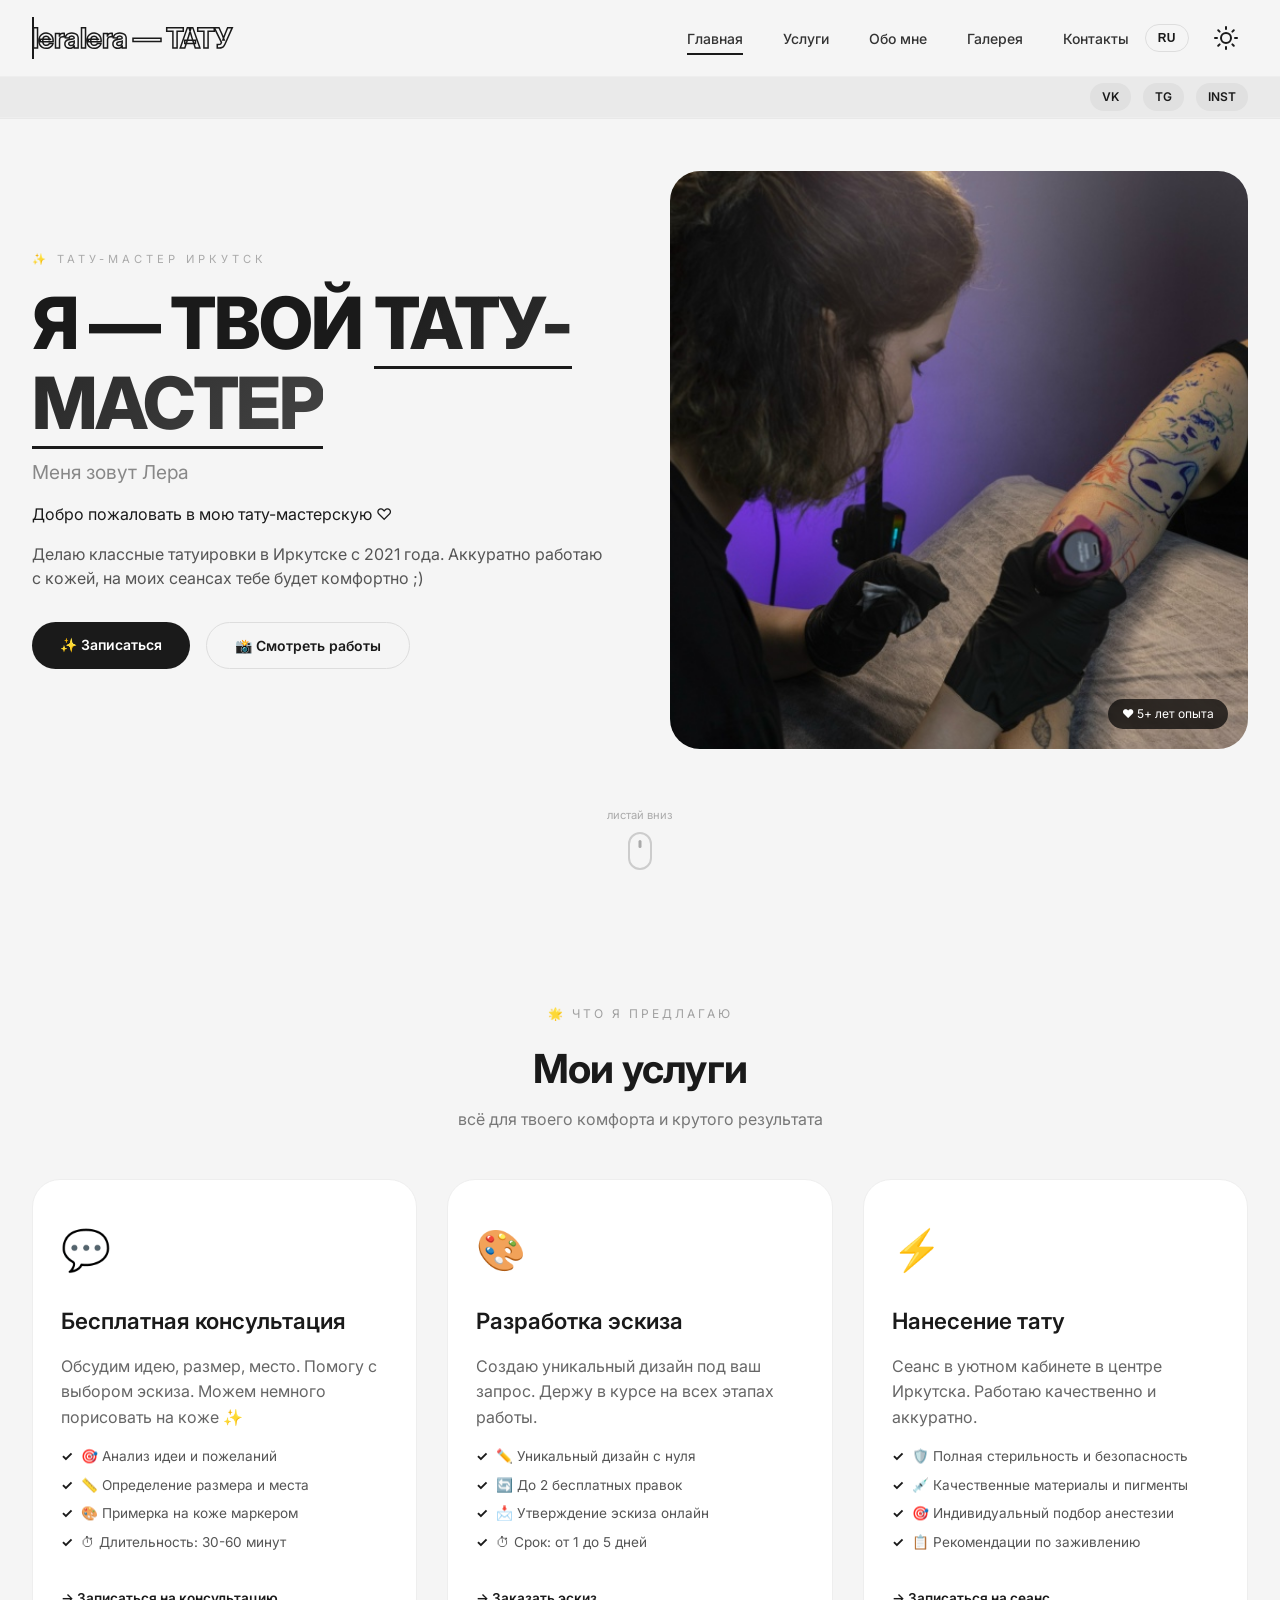
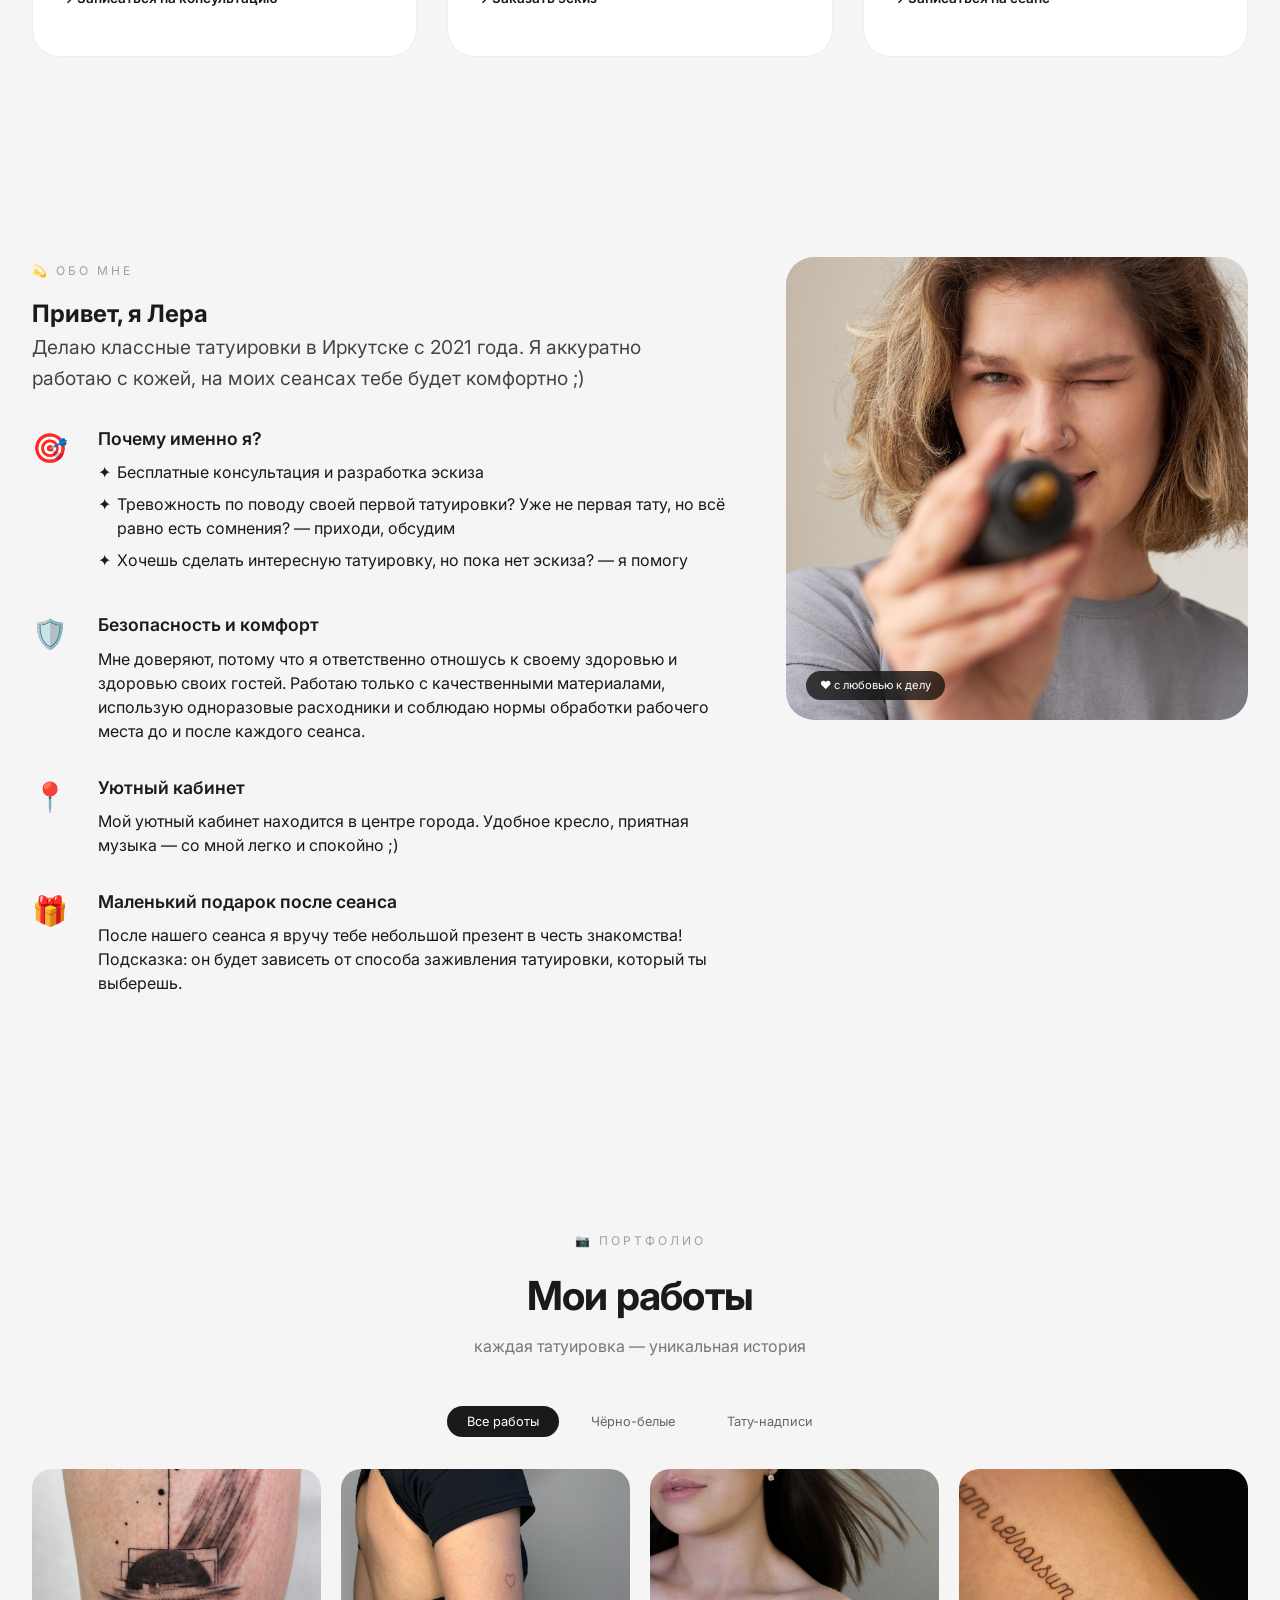
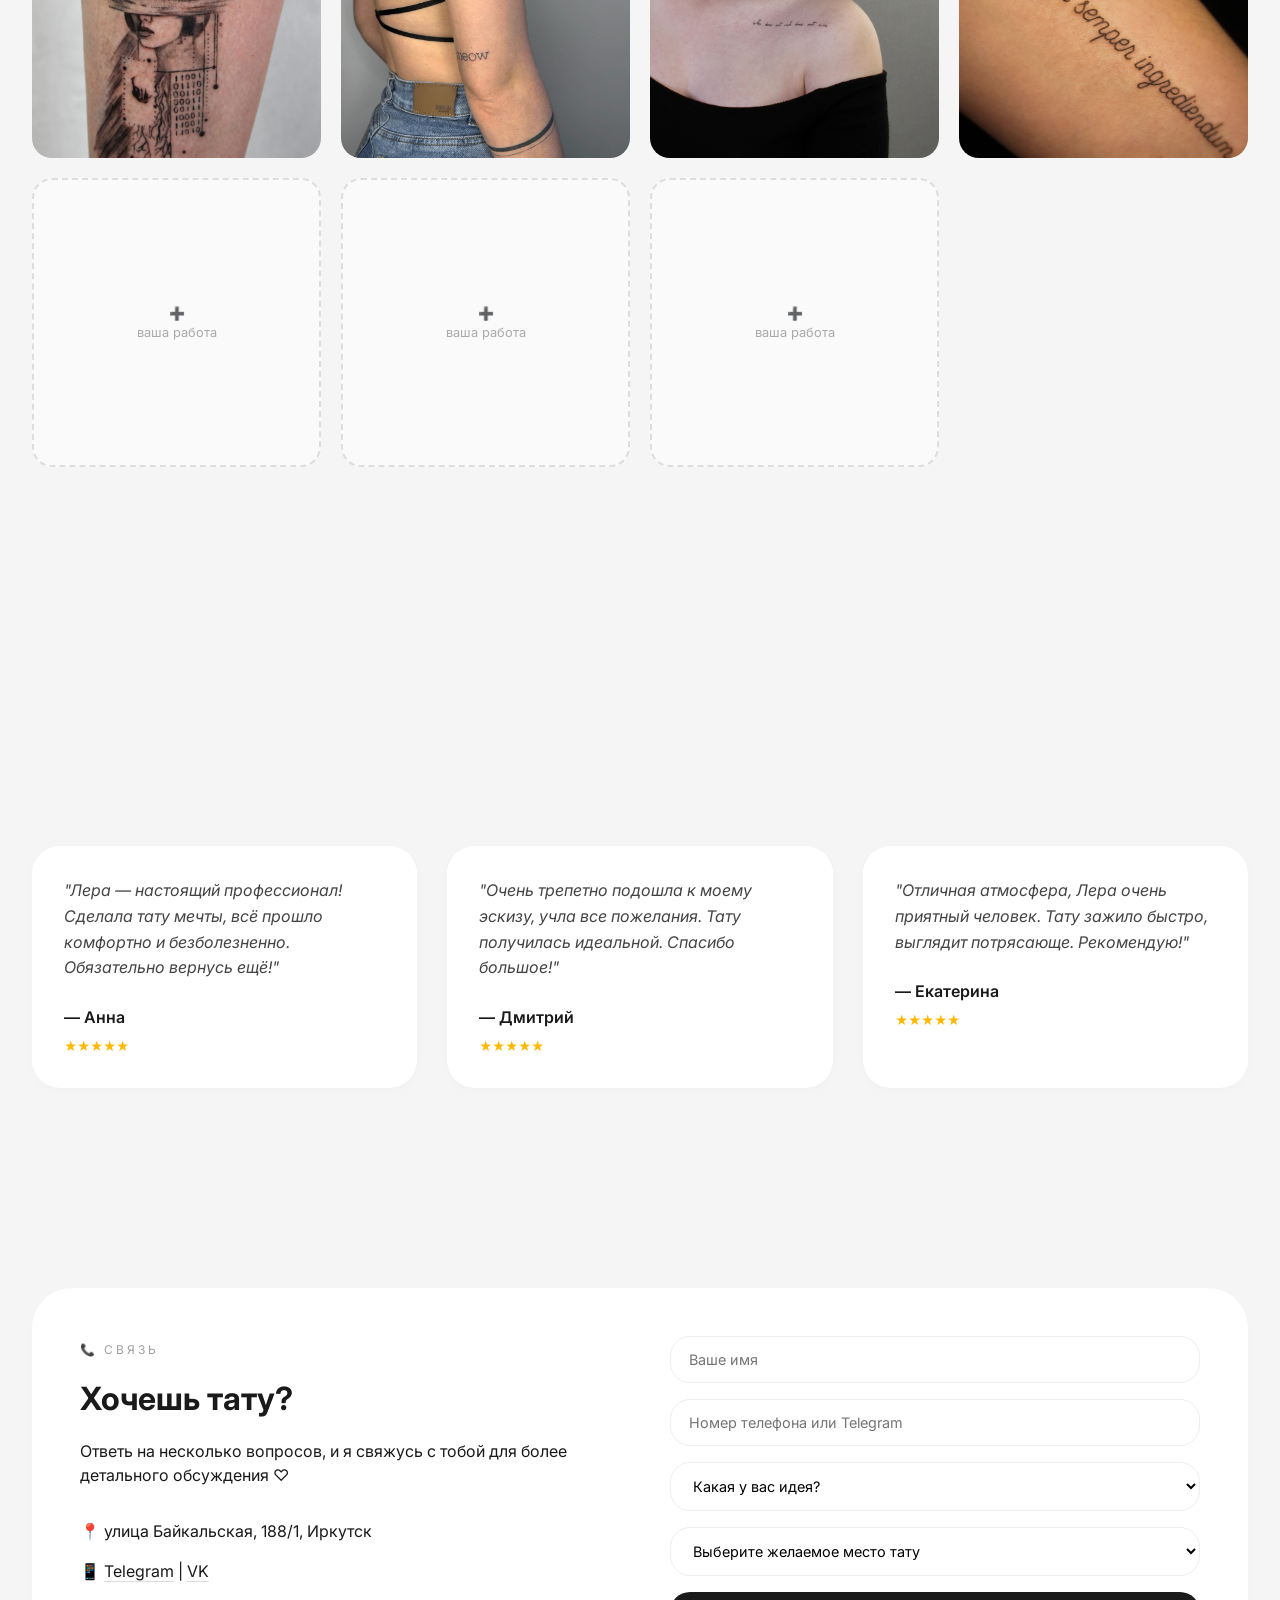
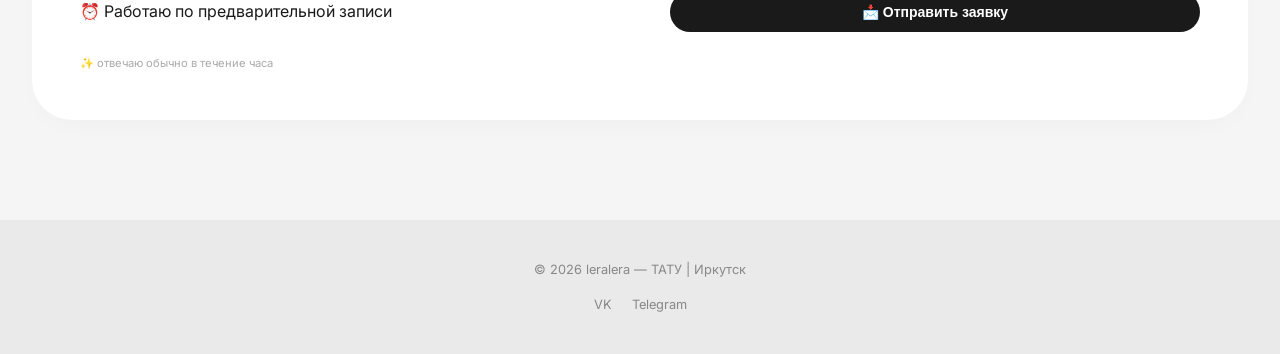
==== commit cbef1037: "Update index.html" ====
--- a/index.html
+++ b/index.html
@@ -43,7 +43,7 @@
         .header-actions {
             display: flex;
             align-items: center;
-            gap: 4px;
+            gap: 8px;
         }
         @media (max-width: 768px) {
             .lang-toggle-btn {
--- a/style.css
+++ b/style.css
@@ -1,5 +1,6 @@
 /* ============================================ */
 /* ЖИВОЙ ДИЗАЙН — leralera ТАТУ                  */
+/* Paper White Edition — #F5F5F5                */
 /* ============================================ */
 
 * {
@@ -15,10 +16,13 @@
 .container {
     max-width: 1280px;
     width: 100%;
-}
+    margin: 0 auto;
+    padding: 0 2rem;
+}
+
 body {
     font-family: 'Inter', -apple-system, BlinkMacSystemFont, sans-serif;
-    background: #F5F5F5;;
+    background: #F5F5F5;  /* Paper White */
     color: #1a1a1a;
     line-height: 1.5;
     overflow-x: hidden;
@@ -31,12 +35,6 @@
 .section {
     scroll-margin-top: 120px;
     padding: 100px 0;
-}
-
-.container {
-    max-width: 1280px;
-    margin: 0 auto;
-    padding: 0 2rem;
 }
 
 /* ========== АНИМАЦИИ ========== */
@@ -91,7 +89,7 @@
     top: 0;
     left: 0;
     right: 0;
-    background: rgba(255, 255, 255, 0.96);
+    background: rgba(245, 245, 245, 0.96);  /* Paper White с прозрачностью */
     backdrop-filter: blur(12px);
     z-index: 1000;
     border-bottom: 1px solid rgba(0,0,0,0.05);
@@ -102,35 +100,23 @@
     margin: 0 auto;
     padding: 1rem 2rem;
     display: flex;
+    align-items: center;
     justify-content: space-between;
-    align-items: center;
-}
-
-/*.logo {
-    font-size: 1.5rem;
-    font-weight: 700;
-    letter-spacing: -0.02em;
-    background: linear-gradient(135deg, #1a1a1a, #555);
-    background-clip: text;
-    -webkit-background-clip: text;
-    color: transparent;
-    position: relative;
-    cursor: pointer;
-}
+}
+
 /* ========== СТИЛЬ ДЛЯ ЛОГОТИПА С АНИМАЦИЕЙ ========== */
 .logo {
     font-family: 'Inter', sans-serif;
     font-size: 28px;
     font-weight: 700;
     letter-spacing: -0.02em;
-    -webkit-text-stroke: 1.5px #1a1a1a;  /* Обводка */
-    color: transparent;                   /* Прозрачный текст */
+    -webkit-text-stroke: 1.5px #1a1a1a;
+    color: transparent;
     position: relative;
     cursor: pointer;
-    display: inline-block;                /* <<< ЭТО КЛЮЧЕВАЯ СТРОЧКА! */
-}
-
-/* Анимированный слой (при наведении) */
+    display: inline-block;
+}
+
 .logo::before {
     content: "leralera — ТАТУ";
     position: absolute;
@@ -138,14 +124,13 @@
     left: 0;
     width: 0%;
     height: 100%;
-    color: #1a1a1a;                      /* Цвет заливки */
-    border-right: 2px solid #1a1a1a;     /* Граница */
+    color: #1a1a1a;
+    border-right: 2px solid #1a1a1a;
     overflow: hidden;
     white-space: nowrap;
     transition: width 0.6s cubic-bezier(0.77, 0, 0.18, 1);
 }
 
-/* При наведении — текст заливается */
 .logo:hover::before {
     width: 100%;
 }
@@ -154,6 +139,8 @@
     display: flex;
     gap: 0.5rem;
     list-style: none;
+    align-items: center;
+    margin-left: auto;
 }
 .nav-link {
     text-decoration: none;
@@ -190,7 +177,7 @@
 
 /* ========== СОЦСЕТИ ========== */
 .social-bar {
-    background: #fafafa;
+    background: #EAEAEA;  /* чуть темнее Paper White */
     border-top: 1px solid #eee;
     border-bottom: 1px solid #eee;
     padding: 6px 0;
@@ -211,11 +198,11 @@
     border-radius: 30px;
     transition: all 0.2s ease;
 }
-.social-link.vk { background: #edf2f7; color: #1a1a1a; }
+.social-link.vk { background: #e0e0e0; color: #1a1a1a; }
 .social-link.vk:hover { background: #0077FF; color: white; transform: translateY(-2px); }
-.social-link.tg { background: #edf2f7; color: #1a1a1a; }
+.social-link.tg { background: #e0e0e0; color: #1a1a1a; }
 .social-link.tg:hover { background: #26A5E4; color: white; transform: translateY(-2px); }
-.social-link.ig { background: #edf2f7; color: #1a1a1a; }
+.social-link.ig { background: #e0e0e0; color: #1a1a1a; }
 .social-link.ig:hover { background: #E4405F; color: white; transform: translateY(-2px); }
 
 /* ========== HERO ========== */
@@ -226,6 +213,7 @@
     justify-content: center;
     padding-top: 120px;
     position: relative;
+    background: #F5F5F5;  /* Paper White */
 }
 .hero-content {
     display: flex;
@@ -266,7 +254,7 @@
     position: relative;
     border-radius: 30px;
     overflow: hidden;
-    background: linear-gradient(145deg, #f5f5f5, #fff);
+    background: #EAEAEA;
     aspect-ratio: 1/1;
 }
 .hero-image-wrapper img {
@@ -360,6 +348,9 @@
 }
 
 /* ========== УСЛУГИ ========== */
+.services-section {
+    background: #F5F5F5;  /* Paper White */
+}
 .services-grid {
     display: grid;
     grid-template-columns: repeat(3, 1fr);
@@ -406,17 +397,52 @@
     color: #666;
     line-height: 1.6;
 }
-.service-hover {
-    margin-top: 1.5rem;
-    font-size: 0.8rem;
-    color: #aaa;
-    transition: color 0.2s ease;
-}
-.service-card:hover .service-hover {
+
+/* Список особенностей услуги */
+.service-features {
+    list-style: none;
+    margin-top: 16px;
+    padding-left: 0;
+    text-align: left;
+}
+
+.service-features li {
+    font-size: 0.85rem;
+    color: #555;
+    margin-bottom: 8px;
+    padding-left: 20px;
+    position: relative;
+}
+
+.service-features li::before {
+    content: '✓';
+    position: absolute;
+    left: 0;
     color: #1a1a1a;
+    font-weight: bold;
+}
+
+/* Кнопка внутри карточки услуги */
+.service-btn {
+    margin-top: 20px;
+    display: inline-block;
+    font-size: 0.85rem;
+    font-weight: 600;
+    color: #1a1a1a;
+    cursor: pointer;
+    transition: 0.2s;
+    padding: 8px 0;
+}
+
+.service-btn:hover {
+    color: #666;
+    transform: translateX(5px);
 }
 
 /* ========== ОБО МНЕ ========== */
+.about-section {
+    background: #F5F5F5;  /* Paper White */
+}
 .about-inner {
     display: flex;
     gap: 60px;
@@ -464,7 +490,7 @@
     border-radius: 28px;
     overflow: hidden;
     aspect-ratio: 1/1;
-    background: #f5f5f5;
+    background: #EAEAEA;
 }
 .about-img-wrapper img {
     width: 100%;
@@ -488,6 +514,9 @@
 }
 
 /* ========== ГАЛЕРЕЯ ========== */
+.gallery-section {
+    background: #F5F5F5;  /* Paper White */
+}
 .gallery-filter {
     display: flex;
     justify-content: center;
@@ -521,7 +550,7 @@
     border-radius: 20px;
     overflow: hidden;
     aspect-ratio: 1/1;
-    background: #f5f5f5;
+    background: #EAEAEA;
     cursor: pointer;
     transition: all 0.3s ease;
 }
@@ -530,6 +559,8 @@
     height: 100%;
     object-fit: cover;
     transition: transform 0.5s ease;
+    pointer-events: auto;
+    cursor: pointer;
 }
 .gallery-item:hover img {
     transform: scale(1.08);
@@ -547,6 +578,7 @@
     align-items: center;
     opacity: 0;
     transition: opacity 0.3s ease;
+    pointer-events: none;
 }
 .gallery-item:hover .gallery-overlay {
     opacity: 1;
@@ -566,7 +598,7 @@
     align-items: center;
     justify-content: center;
     border: 2px dashed #ddd;
-    background: #fafafa;
+    background: #FAFAFA;
 }
 .placeholder-content {
     text-align: center;
@@ -575,16 +607,20 @@
 }
 
 /* ========== ОТЗЫВЫ ========== */
+.reviews-section {
+    background: #F5F5F5;  /* Paper White */
+}
 .reviews-grid {
     display: grid;
     grid-template-columns: repeat(3, 1fr);
     gap: 30px;
 }
 .review-card {
-    background: #f9f9f9;
+    background: white;
     padding: 32px;
     border-radius: 28px;
     transition: all 0.3s ease;
+    box-shadow: 0 2px 10px rgba(0,0,0,0.02);
 }
 .review-card:hover {
     transform: translateY(-5px);
@@ -607,10 +643,13 @@
 }
 
 /* ========== КОНТАКТЫ ========== */
+.contact-section {
+    background: #F5F5F5;  /* Paper White */
+}
 .contact-wrapper {
     display: flex;
     gap: 60px;
-    background: linear-gradient(135deg, #f8f9fa, #fff);
+    background: white;
     border-radius: 40px;
     padding: 48px;
     box-shadow: 0 10px 30px -15px rgba(0,0,0,0.05);
@@ -650,6 +689,7 @@
     font-family: inherit;
     font-size: 0.9rem;
     transition: all 0.2s ease;
+    background: white;
 }
 .contact-form input:focus,
 .contact-form select:focus {
@@ -660,7 +700,7 @@
 
 /* ========== ФУТЕР ========== */
 .footer {
-    background: #f8f8f8;
+    background: #EAEAEA;  /* чуть темнее Paper White */
     text-align: center;
     padding: 40px 0;
     color: #888;
@@ -680,20 +720,241 @@
 .footer-social a:hover {
     color: #1a1a1a;
 }
+
+/* ========== ЛАЙТБОКС ========== */
+.lightbox {
+    display: none;
+    position: fixed;
+    top: 0;
+    left: 0;
+    width: 100%;
+    height: 100%;
+    background: rgba(0, 0, 0, 0.95);
+    z-index: 10000;
+    cursor: pointer;
+    align-items: center;
+    justify-content: center;
+}
+
+.lightbox.active {
+    display: flex;
+}
+
+.lightbox img {
+    max-width: 90%;
+    max-height: 90%;
+    object-fit: contain;
+    border-radius: 8px;
+    box-shadow: 0 0 30px rgba(0, 0, 0, 0.5);
+}
+
+.lightbox-close {
+    position: absolute;
+    top: 20px;
+    right: 30px;
+    font-size: 40px;
+    color: white;
+    cursor: pointer;
+    transition: 0.2s;
+    z-index: 10001;
+}
+
+.lightbox-close:hover {
+    color: #ddd;
+    transform: scale(1.1);
+}
+
+.lightbox-caption {
+    position: absolute;
+    bottom: 20px;
+    left: 0;
+    right: 0;
+    text-align: center;
+    color: white;
+    font-size: 14px;
+    background: rgba(0, 0, 0, 0.6);
+    padding: 8px;
+    margin: 0 auto;
+    width: fit-content;
+    border-radius: 20px;
+}
+
+/* ========== МОДАЛЬНОЕ ОКНО ДЛЯ ЗАЯВКИ ========== */
+.modal-overlay {
+    display: none;
+    position: fixed;
+    top: 0;
+    left: 0;
+    width: 100%;
+    height: 100%;
+    background: rgba(0, 0, 0, 0.85);
+    z-index: 10000;
+    align-items: center;
+    justify-content: center;
+    backdrop-filter: blur(5px);
+}
+
+.modal-overlay.active {
+    display: flex;
+}
+
+.modal-window {
+    background: white;
+    border-radius: 28px;
+    width: 90%;
+    max-width: 500px;
+    max-height: 85vh;
+    overflow-y: auto;
+    position: relative;
+    animation: modalFadeIn 0.3s ease;
+    box-shadow: 0 25px 50px rgba(0, 0, 0, 0.3);
+}
+
+@keyframes modalFadeIn {
+    from {
+        opacity: 0;
+        transform: scale(0.9);
+    }
+    to {
+        opacity: 1;
+        transform: scale(1);
+    }
+}
+
+.modal-close {
+    position: absolute;
+    top: 16px;
+    right: 20px;
+    font-size: 32px;
+    cursor: pointer;
+    color: #999;
+    transition: 0.2s;
+    z-index: 10;
+    width: 32px;
+    height: 32px;
+    display: flex;
+    align-items: center;
+    justify-content: center;
+    border-radius: 50%;
+    background: #f0f0f0;
+}
+
+.modal-close:hover {
+    color: #1a1a1a;
+    background: #e0e0e0;
+    transform: rotate(90deg);
+}
+
+.modal-header {
+    padding: 28px 28px 8px 28px;
+    border-bottom: 1px solid #eee;
+}
+
+.modal-header h3 {
+    font-size: 1.6rem;
+    font-weight: 700;
+    margin-bottom: 4px;
+    padding-right: 30px;
+}
+
+.modal-header p {
+    color: #666;
+    font-size: 0.85rem;
+}
+
+.modal-body {
+    padding: 24px 28px;
+}
+
+.modal-body .contact-form {
+    display: flex;
+    flex-direction: column;
+    gap: 16px;
+}
+
+.modal-body .contact-form input,
+.modal-body .contact-form select {
+    padding: 14px 18px;
+    border: 1px solid #e0e0e0;
+    border-radius: 16px;
+    font-family: inherit;
+    font-size: 0.95rem;
+    width: 100%;
+    background: white;
+}
+
+.modal-body .contact-form button {
+    margin-top: 8px;
+    width: 100%;
+}
+
+.modal-footer {
+    padding: 0 28px 28px 28px;
+    font-size: 0.7rem;
+    color: #aaa;
+    text-align: center;
+}
+
+/* ========== ЛОГОТИП: НА КОМПЬЮТЕРЕ HOVER, НА ТЕЛЕФОНЕ КЛИК ========== */
+.logo {
+    font-family: 'Inter', sans-serif;
+    font-size: 28px;
+    font-weight: 700;
+    letter-spacing: -0.02em;
+    -webkit-text-stroke: 1.5px #1a1a1a;
+    color: transparent;
+    position: relative;
+    cursor: pointer;
+    display: inline-block;
+}
+
+.logo::before {
+    content: "leralera — ТАТУ";
+    position: absolute;
+    top: 0;
+    left: 0;
+    width: 0%;
+    height: 100%;
+    color: #1a1a1a;
+    border-right: 2px solid #1a1a1a;
+    overflow: hidden;
+    white-space: nowrap;
+    transition: width 0.6s cubic-bezier(0.77, 0, 0.18, 1);
+}
+
+@media (min-width: 769px) {
+    .logo:hover::before {
+        width: 100%;
+    }
+}
+
+@media (max-width: 768px) {
+    .logo::before {
+        transition: width 0.4s ease;
+    }
+    .logo.filled::before {
+        width: 100%;
+    }
+}
+
 /* ========== АДАПТИВ ========== */
 @media (max-width: 1024px) {
     .gallery-grid { grid-template-columns: repeat(3, 1fr); }
     .reviews-grid { grid-template-columns: repeat(2, 1fr); }
-}
+    .services-grid { grid-template-columns: repeat(2, 1fr); }
+    .container { padding: 0 1.5rem; }
+    .hero-content { gap: 30px; }
+}
+
 @media (max-width: 768px) {
-    .navbar { padding: 1rem; }
+    .navbar { padding: 1rem; flex-direction: row; }
     .mobile-menu-btn { display: block; }
     .nav-menu {
         position: fixed;
-        top: 90px;
+        top: 80px;
         left: -100%;
         width: 80%;
-        height: calc(100vh - 90px);
+        height: calc(100vh - 80px);
         background: white;
         flex-direction: column;
         padding: 2rem;
@@ -710,546 +971,440 @@
     .gallery-grid { grid-template-columns: repeat(2, 1fr); }
     .reviews-grid { grid-template-columns: 1fr; }
     .social-icons { justify-content: center; }
-}
-@media (max-width: 480px) {
-    .gallery-grid { grid-template-columns: 1fr; }
     .section { padding: 60px 0; }
     .hero-section { padding-top: 140px; }
-}
-
-.lightbox {
-    display: none;
-    position: fixed;
-    top: 0;
-    left: 0;
-    width: 100%;
-    height: 100%;
-    background: rgba(0, 0, 0, 0.95);
-    z-index: 10000;
-    cursor: pointer;
+    .section-header h2 { font-size: 1.8rem; }
+}
+
+@media (max-width: 480px) {
+    .container { padding: 0 1rem; }
+    .gallery-grid { grid-template-columns: 1fr; }
+    .hero-text h1 { font-size: 1.8rem; }
+    .btn-primary, .btn-secondary { padding: 10px 20px; font-size: 0.8rem; }
+    .hero-buttons { gap: 12px; }
+    .modal-window { width: 95%; }
+    .service-features li { font-size: 0.75rem; }
+}
+/* ============================================ */
+/* ТЁМНАЯ ТЕМА — ПЕРЕОПРЕДЕЛЕНИЯ СТИЛЕЙ        */
+/* ============================================ */
+
+body.dark-theme {
+  background: #121212;
+  color: #f0f0f0;
+}
+
+body.dark-theme .header {
+  background: rgba(18, 18, 18, 0.96);
+  border-bottom: 1px solid rgba(255,255,255,0.06);
+}
+
+body.dark-theme .social-bar {
+  background: #1a1a1a;
+  border-top: 1px solid #2a2a2a;
+  border-bottom: 1px solid #2a2a2a;
+}
+
+body.dark-theme .social-link.vk,
+body.dark-theme .social-link.tg,
+body.dark-theme .social-link.ig {
+  background: #2a2a2a;
+  color: #ccc;
+}
+
+body.dark-theme .social-link.vk:hover { background: #0077FF; color: white; }
+body.dark-theme .social-link.tg:hover { background: #26A5E4; color: white; }
+body.dark-theme .social-link.ig:hover { background: #E4405F; color: white; }
+
+body.dark-theme .nav-link {
+  color: #ccc;
+}
+
+body.dark-theme .nav-link::after {
+  background: #f0f0f0;
+}
+
+body.dark-theme .logo {
+  -webkit-text-stroke: 1.5px #f0f0f0;
+}
+
+body.dark-theme .logo::before {
+  color: #f0f0f0;
+  border-right: 2px solid #f0f0f0;
+}
+
+body.dark-theme .hero-section {
+  background: #121212;
+}
+
+body.dark-theme .hero-badge {
+  color: #777;
+}
+
+body.dark-theme .hero-name {
+  color: #888;
+}
+
+body.dark-theme .hero-sub {
+  color: #aaa;
+}
+
+body.dark-theme .btn-primary {
+  background: #f0f0f0;
+  color: #121212;
+}
+
+body.dark-theme .btn-primary:hover {
+  background: #ffffff;
+  box-shadow: 0 8px 20px rgba(255,255,255,0.05);
+}
+
+body.dark-theme .btn-secondary {
+  color: #f0f0f0;
+  border-color: #444;
+}
+
+body.dark-theme .btn-secondary:hover {
+  border-color: #f0f0f0;
+}
+
+body.dark-theme .services-section {
+  background: #121212;
+}
+
+body.dark-theme .service-card {
+  background: #1a1a1a;
+  border-color: #2a2a2a;
+}
+
+body.dark-theme .service-card:hover {
+  border-color: #444;
+  box-shadow: 0 25px 35px -15px rgba(0,0,0,0.5);
+}
+
+body.dark-theme .service-card p {
+  color: #aaa;
+}
+
+body.dark-theme .service-features li {
+  color: #bbb;
+}
+
+body.dark-theme .service-features li::before {
+  color: #f0f0f0;
+}
+
+body.dark-theme .service-btn {
+  color: #f0f0f0;
+}
+
+body.dark-theme .service-btn:hover {
+  color: #aaa;
+}
+
+body.dark-theme .about-section {
+  background: #121212;
+}
+
+body.dark-theme .about-text .lead {
+  color: #bbb;
+}
+
+body.dark-theme .about-list li::before {
+  color: #f0f0f0;
+}
+
+body.dark-theme .about-img-wrapper {
+  background: #1a1a1a;
+}
+
+body.dark-theme .about-sticker {
+  background: rgba(255,255,255,0.1);
+  backdrop-filter: blur(8px);
+  color: #f0f0f0;
+}
+
+body.dark-theme .gallery-section {
+  background: #121212;
+}
+
+body.dark-theme .filter-btn {
+  color: #aaa;
+}
+
+body.dark-theme .filter-btn.active,
+body.dark-theme .filter-btn:hover {
+  background: #f0f0f0;
+  color: #121212;
+}
+
+body.dark-theme .gallery-item {
+  background: #1a1a1a;
+}
+
+body.dark-theme .placeholder-item {
+  border-color: #333;
+  background: #181818;
+}
+
+body.dark-theme .placeholder-content {
+  color: #555;
+}
+
+body.dark-theme .reviews-section {
+  background: #121212;
+}
+
+body.dark-theme .review-card {
+  background: #1a1a1a;
+}
+
+body.dark-theme .review-card:hover {
+  background: #222;
+  box-shadow: 0 15px 30px -10px rgba(0,0,0,0.3);
+}
+
+body.dark-theme .review-text {
+  color: #bbb;
+}
+
+body.dark-theme .contact-section {
+  background: #121212;
+}
+
+body.dark-theme .contact-wrapper {
+  background: #1a1a1a;
+  box-shadow: 0 10px 30px -15px rgba(0,0,0,0.3);
+}
+
+body.dark-theme .contact-item a {
+  color: #f0f0f0;
+  border-bottom-color: #444;
+}
+
+body.dark-theme .contact-form input,
+body.dark-theme .contact-form select {
+  background: #222;
+  border-color: #333;
+  color: #f0f0f0;
+}
+
+body.dark-theme .contact-form input:focus,
+body.dark-theme .contact-form select:focus {
+  border-color: #f0f0f0;
+  box-shadow: 0 0 0 3px rgba(255,255,255,0.05);
+}
+
+body.dark-theme .contact-form input::placeholder {
+  color: #666;
+}
+
+body.dark-theme .footer {
+  background: #1a1a1a;
+  color: #666;
+}
+
+body.dark-theme .footer-social a {
+  color: #666;
+}
+
+body.dark-theme .footer-social a:hover {
+  color: #f0f0f0;
+}
+
+body.dark-theme .modal-overlay {
+  background: rgba(0,0,0,0.9);
+}
+
+body.dark-theme .modal-window {
+  background: #1a1a1a;
+}
+
+body.dark-theme .modal-close {
+  color: #666;
+  background: #2a2a2a;
+}
+
+body.dark-theme .modal-close:hover {
+  color: #f0f0f0;
+  background: #333;
+}
+
+body.dark-theme .modal-header {
+  border-bottom-color: #2a2a2a;
+}
+
+body.dark-theme .modal-header h3 {
+  color: #f0f0f0;
+}
+
+body.dark-theme .modal-header p {
+  color: #888;
+}
+
+body.dark-theme .modal-body .contact-form input,
+body.dark-theme .modal-body .contact-form select {
+  background: #222;
+  border-color: #333;
+  color: #f0f0f0;
+}
+
+body.dark-theme .modal-footer {
+  color: #666;
+}
+
+body.dark-theme .section-tag {
+  color: #666;
+}
+
+body.dark-theme .section-subtitle {
+  color: #888;
+}
+
+body.dark-theme .accent {
+  background: linear-gradient(135deg, #f0f0f0, #aaa);
+  background-clip: text;
+  -webkit-background-clip: text;
+  color: transparent;
+  border-bottom: 3px solid #f0f0f0;
+}
+
+body.dark-theme .hero-badge-floating {
+  background: rgba(255,255,255,0.1);
+  backdrop-filter: blur(8px);
+  color: #f0f0f0;
+}
+
+body.dark-theme .scroll-mouse {
+  border-color: #444;
+}
+
+body.dark-theme .scroll-mouse::before {
+  background: #666;
+}
+
+body.dark-theme .hero-scroll-hint {
+  color: #666;
+}
+
+body.dark-theme .review-stars {
+  color: #f5a623;
+}
+
+/* Мобильное меню в тёмной теме */
+@media (max-width: 768px) {
+  body.dark-theme .nav-menu {
+    background: #1a1a1a;
+  }
+}
+/* ========== КНОПКА ПЕРЕКЛЮЧЕНИЯ ТЕМЫ ========== */
+.theme-toggle-btn {
+    display: flex;
     align-items: center;
     justify-content: center;
-}
-
-.lightbox.active {
-    display: flex;
-}
-
-.lightbox img {
-    max-width: 90%;
-    max-height: 90%;
-    object-fit: contain;
-    border-radius: 8px;
-    box-shadow: 0 0 30px rgba(0, 0, 0, 0.5);
-}
-
-.lightbox-close {
+    width: 44px;
+    height: 44px;
+    border: none;
+    border-radius: 50%;
+    background: transparent;
+    cursor: pointer;
+    transition: background 0.3s ease, transform 0.3s ease;
+    margin-left: 1px;
+    flex-shrink: 0;
+    position: relative;
+}
+
+.theme-toggle-btn:hover {
+    background: rgba(0,0,0,0.06);
+    transform: scale(1.05);
+}
+
+.theme-toggle-btn svg {
+    width: 24px;
+    height: 24px;
+    fill: none;
+    stroke: #1a1a1a;
+    stroke-width: 2;
+    stroke-linecap: round;
+    stroke-linejoin: round;
+    transition: stroke 0.3s ease, transform 0.6s cubic-bezier(0.34, 1.56, 0.64, 1);
+}
+
+.theme-toggle-btn .sun-icon,
+.theme-toggle-btn .moon-icon {
+    transition: opacity 0.3s ease, transform 0.5s cubic-bezier(0.34, 1.56, 0.64, 1);
+}
+
+.theme-toggle-btn .sun-icon {
+    opacity: 1;
+    transform: rotate(0deg) scale(1);
+}
+
+.theme-toggle-btn .moon-icon {
+    opacity: 0;
+    transform: rotate(-90deg) scale(0.5);
     position: absolute;
-    top: 20px;
-    right: 30px;
-    font-size: 40px;
-    color: white;
-    cursor: pointer;
-    transition: 0.2s;
-    z-index: 10001;
-}
-
-.lightbox-close:hover {
-    color: #ddd;
-    transform: scale(1.1);
-}
-
-.lightbox-caption {
-    position: absolute;
-    bottom: 20px;
-    left: 0;
-    right: 0;
-    text-align: center;
-    color: white;
-    font-size: 14px;
-    background: rgba(0, 0, 0, 0.6);
-    padding: 8px;
-    margin: 0 auto;
-    width: fit-content;
-    border-radius: 20px;
-}
-/* ========== ФИКС ДЛЯ КЛИКОВ ПО ФОТО ========== */
-.gallery-item img {
-    pointer-events: auto !important;
-    cursor: pointer !important;
-    position: relative;
-    z-index: 1;
-}
-
-.gallery-overlay {
-    pointer-events: none !important;  /* оверлей не должен перехватывать клики */
-}
-/* ========== УСЛУГИ (ДОПОЛНИТЕЛЬНЫЕ СТИЛИ) ========== */
-
-.services-grid {
-    grid-template-columns: repeat(3, 1fr);
-    gap: 30px;
-}
-
-/* Для 5 карточек: если их 5, последние две переносятся и центрируются */
-@media (min-width: 1024px) {
-    .services-grid {
-        grid-template-columns: repeat(3, 1fr);
-    }
-}
-
-/* Список особенностей услуги */
-.service-features {
-    list-style: none;
-    margin-top: 16px;
-    padding-left: 0;
-    text-align: left;
-}
-
-.service-features li {
-    font-size: 0.85rem;
-    color: #555;
-    margin-bottom: 8px;
-    padding-left: 20px;
-    position: relative;
-}
-
-.service-features li::before {
-    content: '✓';
-    position: absolute;
-    left: 0;
-    color: #1a1a1a;
-    font-weight: bold;
+}
+
+/* Тёмная тема — переключаем иконки */
+body.dark-theme .theme-toggle-btn .sun-icon {
+    opacity: 0;
+    transform: rotate(90deg) scale(0.5);
+}
+
+body.dark-theme .theme-toggle-btn .moon-icon {
+    opacity: 1;
+    transform: rotate(0deg) scale(1);
+}
+
+body.dark-theme .theme-toggle-btn svg {
+    stroke: #f0f0f0;
+}
+
+body.dark-theme .theme-toggle-btn:hover {
+    background: rgba(255,255,255,0.08);
 }
 
 /* Адаптив для мобильных */
 @media (max-width: 768px) {
-    .services-grid {
-        grid-template-columns: 1fr;
+    .theme-toggle-btn {
+        width: 40px;
+        height: 40px;
+        margin-left: 4px;
     }
-}
-/* ========== МОДАЛЬНОЕ ОКНО ДЛЯ ЗАЯВКИ ========== */
-
-.modal-overlay {
-    display: none;
-    position: fixed;
-    top: 0;
-    left: 0;
-    width: 100%;
-    height: 100%;
-    background: rgba(0, 0, 0, 0.85);
-    z-index: 10000;
+    .theme-toggle-btn svg {
+        width: 20px;
+        height: 20px;
+    }
+}
+.lang-toggle-btn {
+    display: flex;
     align-items: center;
     justify-content: center;
-    backdrop-filter: blur(5px);
-}
-
-.modal-overlay.active {
-    display: flex;
-}
-
-.modal-window {
-    background: white;
-    border-radius: 28px;
-    width: 90%;
-    max-width: 500px;
-    max-height: 85vh;
-    overflow-y: auto;
-    position: relative;
-    animation: modalFadeIn 0.3s ease;
-    box-shadow: 0 25px 50px rgba(0, 0, 0, 0.3);
-}
-
-@keyframes modalFadeIn {
-    from {
-        opacity: 0;
-        transform: scale(0.9);
-    }
-    to {
-        opacity: 1;
-        transform: scale(1);
-    }
-}
-
-.modal-close {
-    position: absolute;
-    top: 16px;
-    right: 20px;
-    font-size: 32px;
+    padding: 6px 12px;
+    border: 1px solid #ddd;
+    border-radius: 20px;
+    background: transparent;
     cursor: pointer;
-    color: #999;
-    transition: 0.2s;
-    z-index: 10;
-    width: 32px;
-    height: 32px;
-    display: flex;
-    align-items: center;
-    justify-content: center;
-    border-radius: 50%;
-    background: #f0f0f0;
-}
-
-.modal-close:hover {
-    color: #1a1a1a;
-    background: #e0e0e0;
-    transform: rotate(90deg);
-}
-
-.modal-header {
-    padding: 28px 28px 8px 28px;
-    border-bottom: 1px solid #eee;
-}
-
-.modal-header h3 {
-    font-size: 1.6rem;
-    font-weight: 700;
-    margin-bottom: 4px;
-    padding-right: 30px;
-}
-
-.modal-header p {
-    color: #666;
-    font-size: 0.85rem;
-}
-
-.modal-body {
-    padding: 24px 28px;
-}
-
-.modal-body .contact-form {
-    display: flex;
-    flex-direction: column;
-    gap: 16px;
-}
-
-.modal-body .contact-form input,
-.modal-body .contact-form select {
-    padding: 14px 18px;
-    border: 1px solid #e0e0e0;
-    border-radius: 16px;
-    font-family: inherit;
-    font-size: 0.95rem;
-    width: 100%;
-}
-
-.modal-body .contact-form button {
-    margin-top: 8px;
-    width: 100%;
-}
-
-.modal-footer {
-    padding: 0 28px 28px 28px;
-    font-size: 0.7rem;
-    color: #aaa;
-    text-align: center;
-}
-
-/* Кнопка внутри карточки услуги */
-.service-btn {
-    margin-top: 20px;
-    display: inline-block;
-    font-size: 0.85rem;
     font-weight: 600;
-    color: #1a1a1a;
-    cursor: pointer;
-    transition: 0.2s;
-    padding: 8px 0;
-}
-
-.service-btn:hover {
-    color: #666;
-    transform: translateX(5px);
-}
-/* ============================================ */
-/* ПОЛНАЯ АДАПТАЦИЯ ДЛЯ ТЕЛЕФОНОВ И ПЛАНШЕТОВ  */
-/* ============================================ */
-
-/* Планшеты (до 1024px) */
-@media (max-width: 1024px) {
-    .container {
-        padding: 0 1.5rem;
-    }
-    
-    .services-grid,
-    .gallery-grid {
-        grid-template-columns: repeat(2, 1fr);
-    }
-    
-    .hero-content {
-        gap: 30px;
-    }
-}
-
-/* Телефоны (до 768px) */
-@media (max-width: 768px) {
-    
-    /* Шапка и меню */
-    .navbar {
-        flex-direction: column;
-        gap: 15px;
-        padding: 15px;
-    }
-    
-    .nav-menu {
-        position: fixed;
-        top: 110px;
-        left: -100%;
-        width: 80%;
-        height: calc(100vh - 110px);
-        background: white;
-        flex-direction: column;
-        align-items: center;
-        padding: 30px 20px;
-        transition: left 0.3s ease;
-        box-shadow: 2px 0 20px rgba(0,0,0,0.1);
-        z-index: 998;
-    }
-    
-    .nav-menu.open {
-        left: 0;
-    }
-    
-    .mobile-menu-btn {
-        display: block;
-        position: absolute;
-        top: 15px;
-        right: 20px;
-        font-size: 28px;
-        background: none;
-        border: none;
-        cursor: pointer;
-    }
-    
-    .nav-link {
-        font-size: 18px;
-        padding: 12px;
-    }
-    
-    /* Hero секция */
-    .hero-section {
-        padding-top: 140px;
-        min-height: auto;
-    }
-    
-    .hero-content {
-        flex-direction: column;
-        text-align: center;
-        gap: 30px;
-    }
-    
-    .hero-text h1 {
-        font-size: 2.2rem;
-    }
-    
-    .hero-sub {
-        font-size: 1rem;
-    }
-    
-    .hero-buttons {
-        justify-content: center;
-        flex-wrap: wrap;
-    }
-    
-    .hero-visual {
-        width: 280px;
-        margin: 0 auto;
-    }
-    
-    /* Услуги */
-    .services-grid {
-        grid-template-columns: 1fr;
-        gap: 20px;
-    }
-    
-    .service-card {
-        padding: 25px 20px;
-    }
-    
-    .service-card h3 {
-        font-size: 1.3rem;
-    }
-    
-    /* Обо мне */
-    .about-inner {
-        flex-direction: column;
-        gap: 30px;
-    }
-    
-    .about-image {
-        width: 100%;
-        max-width: 300px;
-        margin: 0 auto;
-    }
-    
-    .about-text {
-        text-align: center;
-    }
-    
-    .about-feature {
-        text-align: left;
-    }
-    
-    /* Галерея */
-    .gallery-filter {
-        gap: 8px;
-    }
-    
-    .filter-btn {
-        padding: 6px 14px;
-        font-size: 0.75rem;
-    }
-    
-    .gallery-grid {
-        grid-template-columns: repeat(2, 1fr);
-        gap: 12px;
-    }
-    
-    /* Отзывы */
-    .reviews-grid {
-        grid-template-columns: 1fr;
-        gap: 20px;
-    }
-    
-    .review-card {
-        padding: 20px;
-    }
-    
-    /* Контакты */
-    .contact-wrapper {
-        flex-direction: column;
-        padding: 25px;
-        gap: 30px;
-    }
-    
-    .contact-info {
-        text-align: center;
-    }
-    
-    .contact-info h2 {
-        font-size: 1.6rem;
-    }
-    
-    .contact-form {
-        width: 100%;
-    }
-    
-    /* Модальное окно */
-    .modal-window {
-        width: 95%;
-        margin: 20px;
-    }
-    
-    .modal-header h3 {
-        font-size: 1.3rem;
-    }
-    
-    /* Соцсети */
-    .social-icons {
-        justify-content: center;
-    }
-    
-    .social-link {
-        padding: 6px 14px;
-        font-size: 11px;
-    }
-    
-    /* Секции */
-    .section {
-        padding: 50px 0;
-    }
-    
-    .section-header h2 {
-        font-size: 1.8rem;
-    }
-}
-
-/* Маленькие телефоны (до 480px) */
-@media (max-width: 480px) {
-    .container {
-        padding: 0 1rem;
-    }
-    
-    .hero-text h1 {
-        font-size: 1.8rem;
-    }
-    
-    .hero-badge {
-        font-size: 0.6rem;
-        letter-spacing: 2px;
-    }
-    
-    .gallery-grid {
-        grid-template-columns: 1fr;
-    }
-    
-    .btn-primary,
-    .btn-secondary {
-        padding: 10px 20px;
-        font-size: 0.8rem;
-    }
-    
-    .hero-buttons {
-        gap: 12px;
-    }
-    
-    .modal-window {
-        width: 95%;
-    }
-    
-    .modal-body .contact-form input,
-    .modal-body .contact-form select {
-        padding: 10px 14px;
-        font-size: 0.85rem;
-    }
-    
-    .service-features li {
-        font-size: 0.75rem;
-    }
-}
-/* ========== ЛОГОТИП: НА КОМПЬЮТЕРЕ HOVER, НА ТЕЛЕФОНЕ КЛИК ========== */
-
-/* Базовые стили логотипа */
-.logo {
-    font-family: 'Inter', sans-serif;
-    font-size: 28px;
-    font-weight: 700;
-    letter-spacing: -0.02em;
-    -webkit-text-stroke: 1.5px #1a1a1a;
-    color: transparent;
-    position: relative;
-    cursor: pointer;
-    display: inline-block;
-}
-
-.logo::before {
-    content: "leralera — ТАТУ";
-    position: absolute;
-    top: 0;
-    left: 0;
-    width: 0%;
-    height: 100%;
-    color: #1a1a1a;
-    border-right: 2px solid #1a1a1a;
-    overflow: hidden;
-    white-space: nowrap;
-    transition: width 0.6s cubic-bezier(0.77, 0, 0.18, 1);
-}
-
-/* На компьютере (ширина > 768px) — работает hover */
-@media (min-width: 769px) {
-    .logo:hover::before {
-        width: 100%;
-    }
-}
-
-/* На телефоне (ширина ≤ 768px) — убираем hover, добавляем клик */
-@media (max-width: 768px) {
-    .logo::before {
-        transition: width 0.4s ease;
-    }
-    
-    /* Класс для закрашенного состояния (добавляется через JS) */
-    .logo.filled::before {
-        width: 100%;
-    }
-}
+    font-size: 12px;
+    transition: all 0.3s ease;
+    margin-right: 8px;
+}
+
+.lang-toggle-btn:hover {
+    background: rgba(0,0,0,0.06);
+}
+
+.lang-toggle-btn .lang-en {
+    display: none;
+}
+
+body.dark-theme .lang-toggle-btn {
+    border-color: #444;
+    color: #f0f0f0;
+}
+
+body.dark-theme .lang-toggle-btn:hover {
+    background: rgba(255,255,255,0.08);
+}
